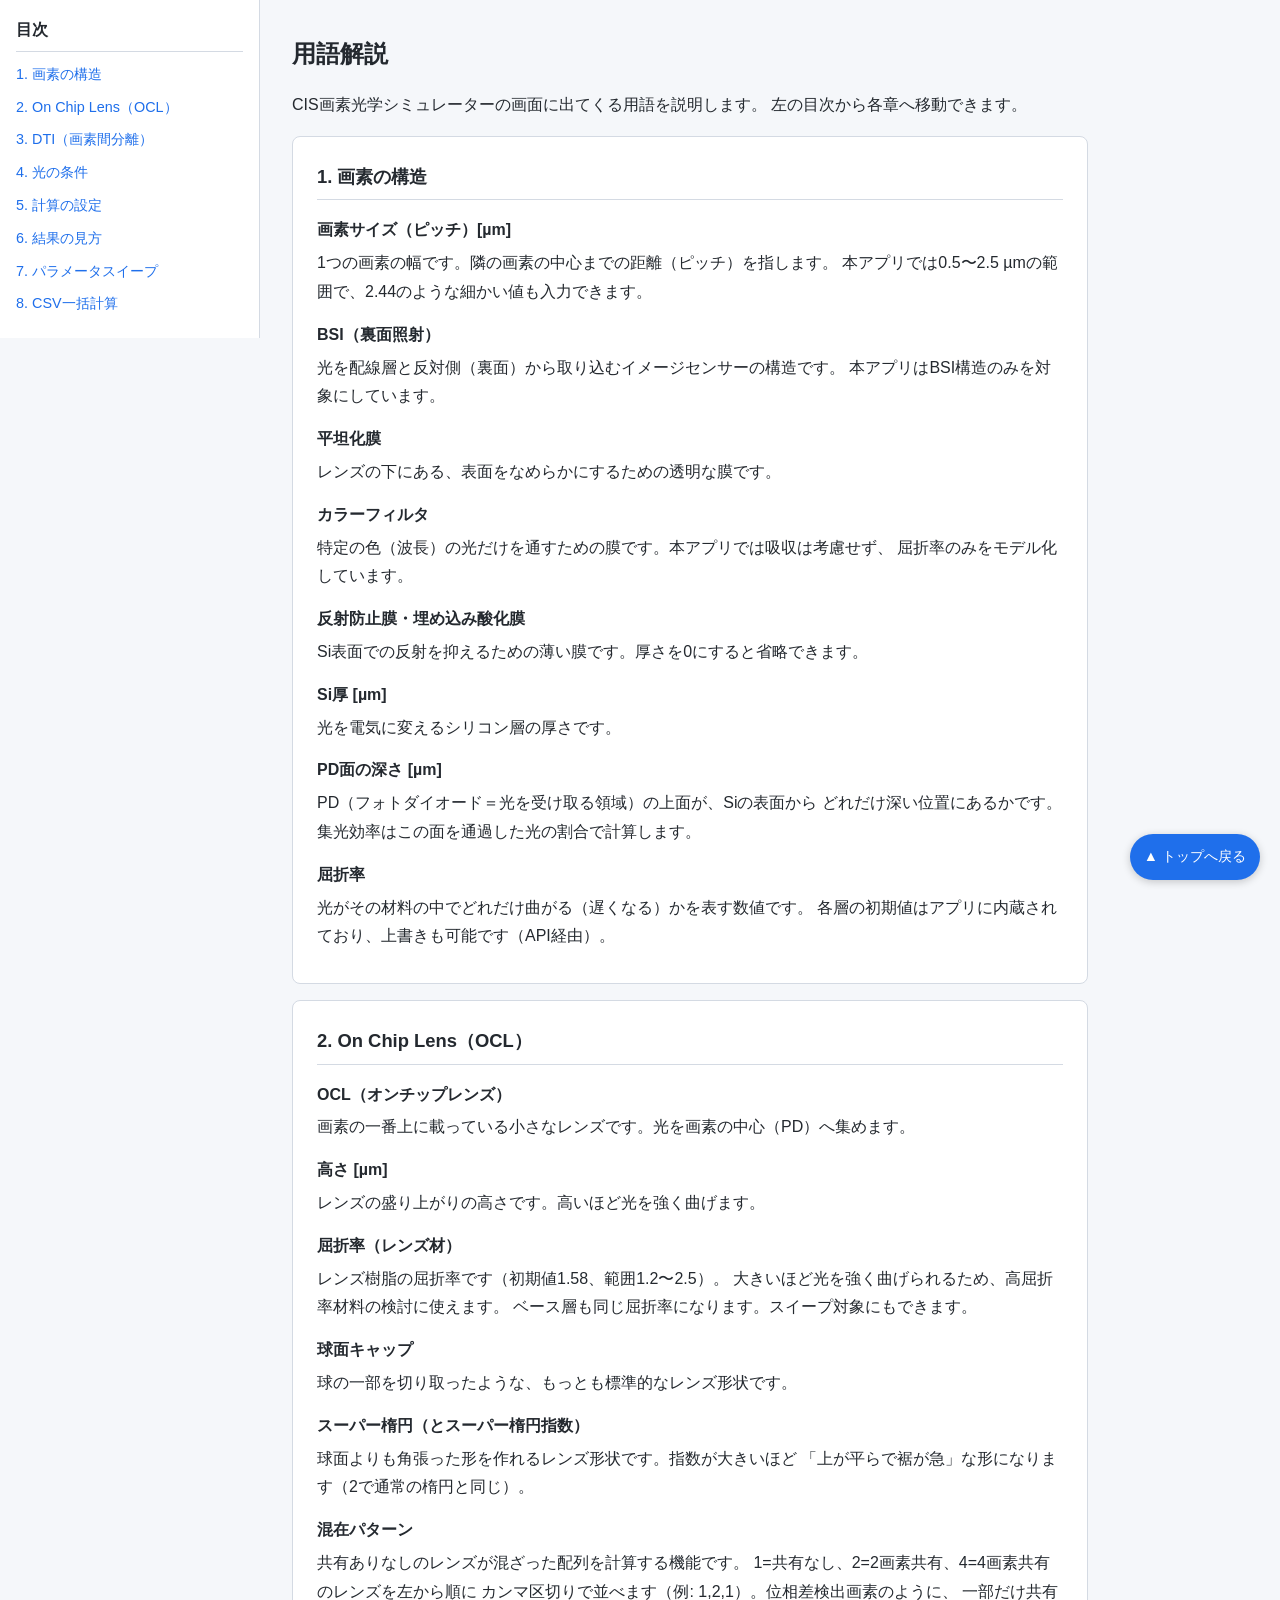
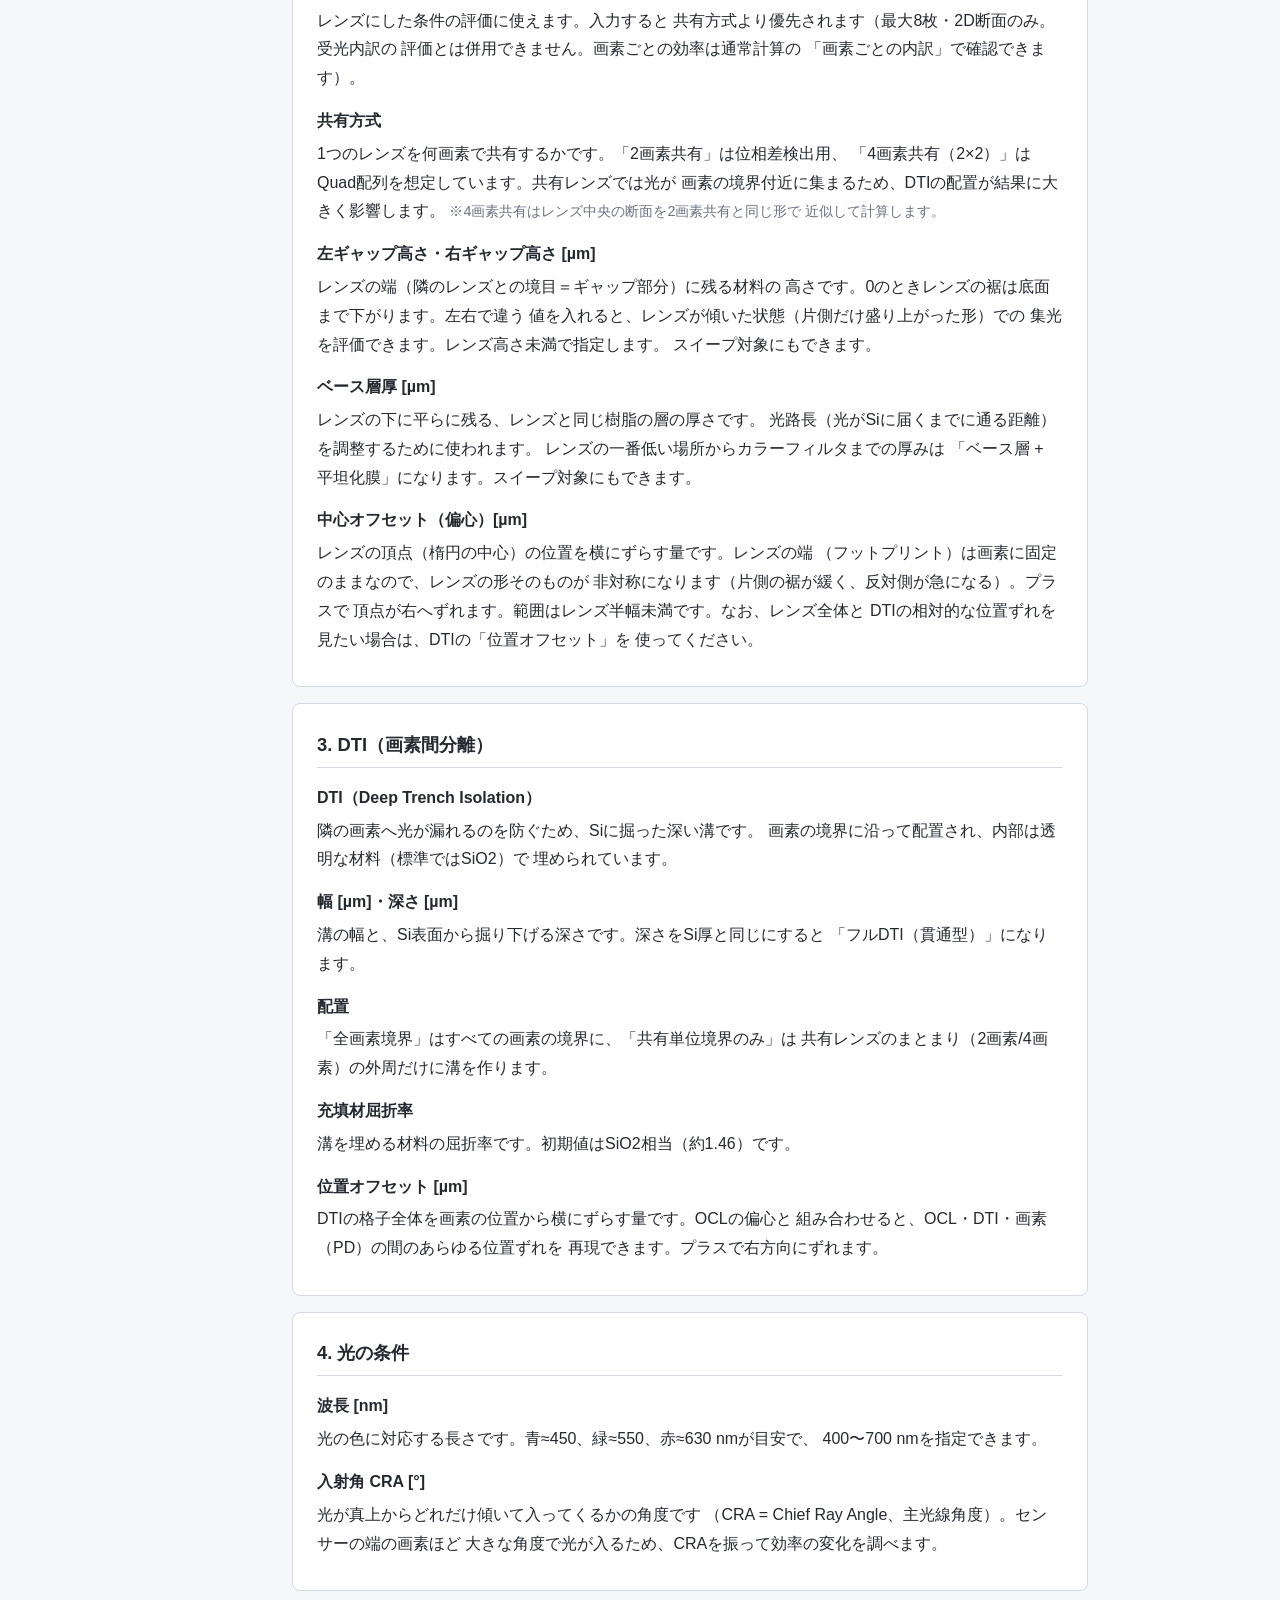
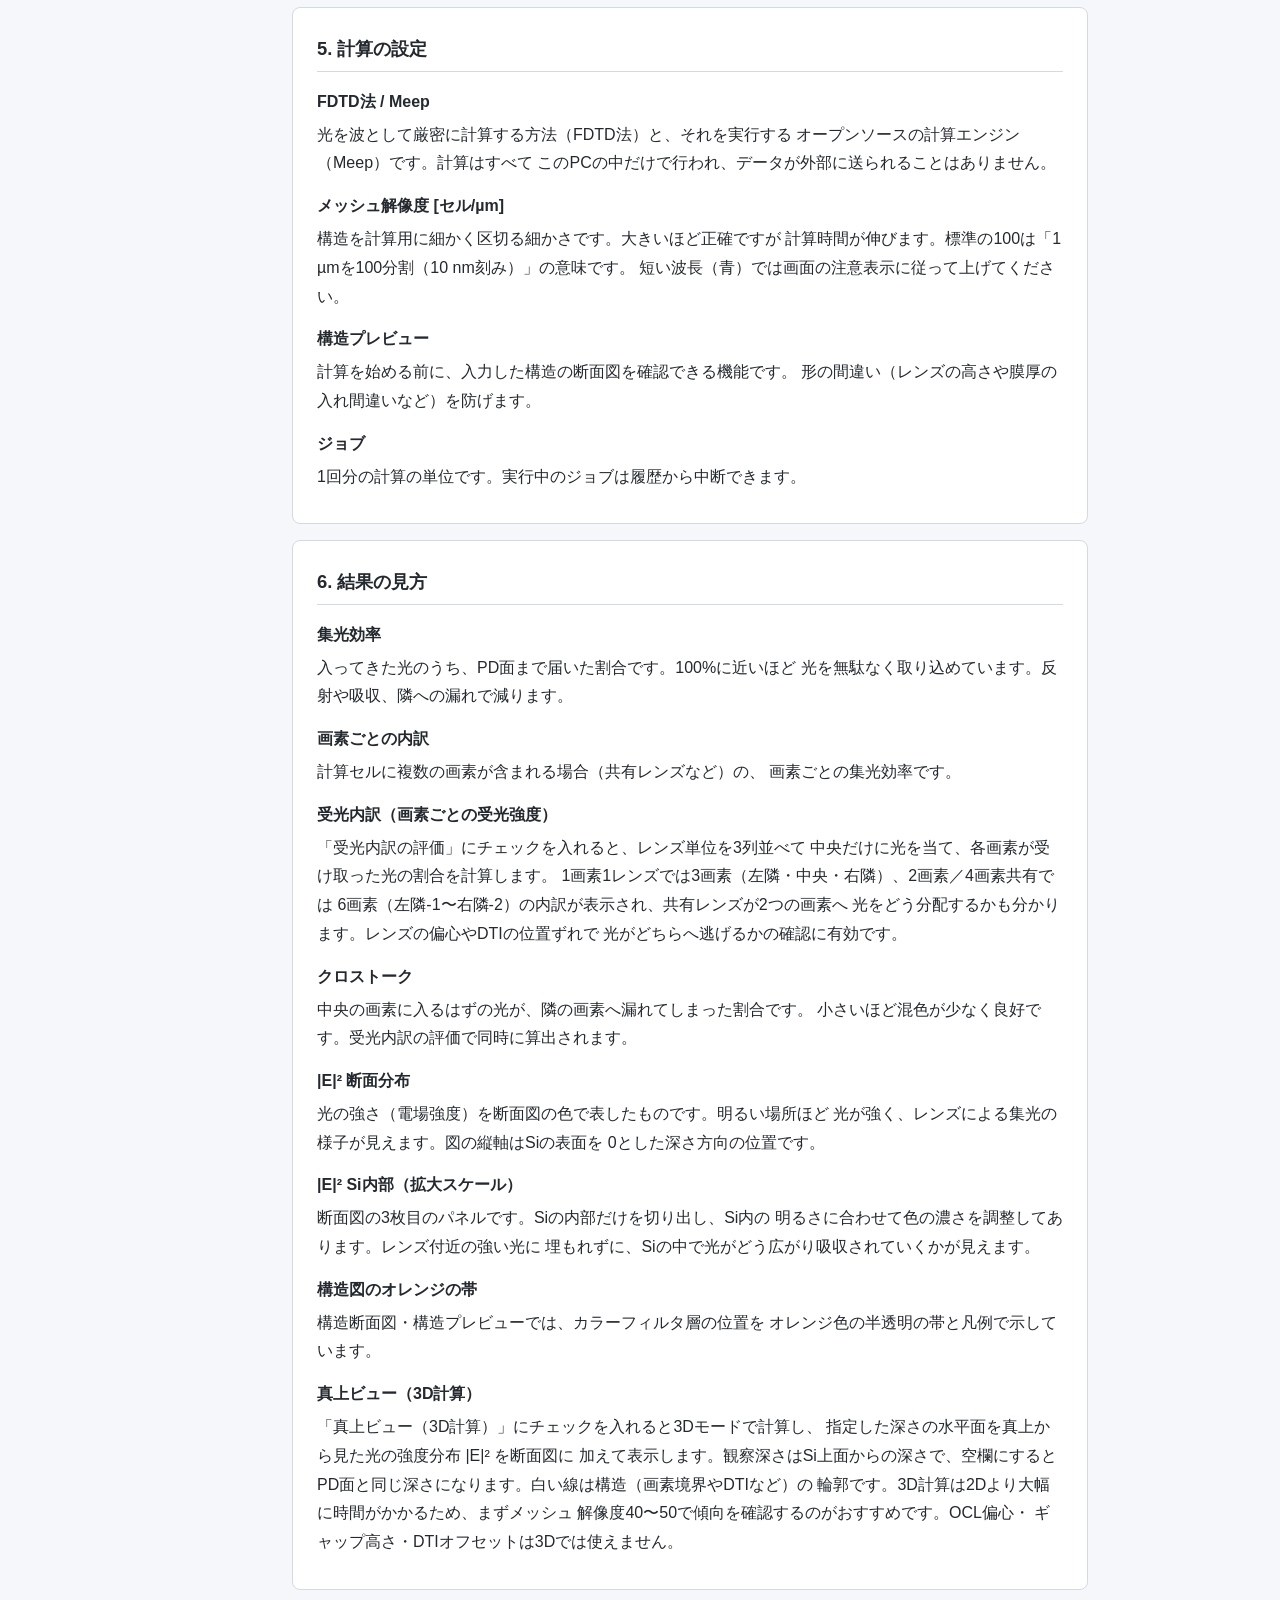
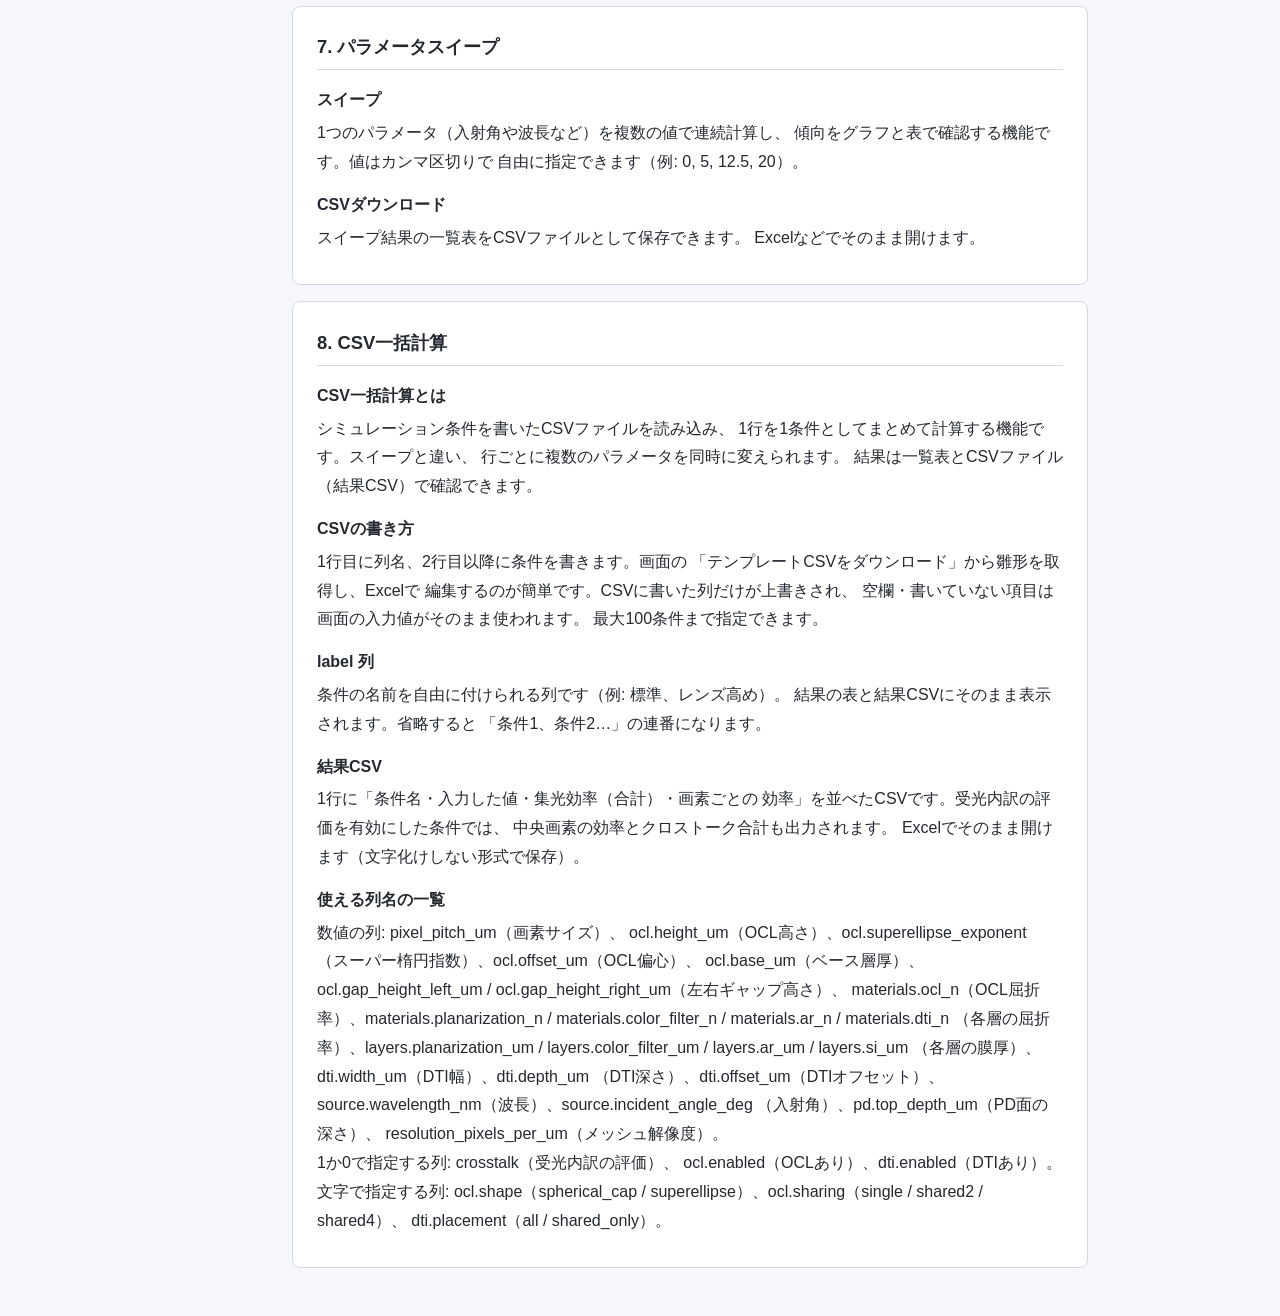
==== app/static/help.html @ 3c14a3e0 "Si厚の初期値を3.5µmに変更し、OCL共有方式の混在パターンに対応 - Si厚の初期値: 3.0 → 3.5 µm（画面・エンジン両方） - OCL混在パターン（ocl.pattern、2Dのみ・" ====
<!DOCTYPE html>
<html lang="ja">
<head>
  <meta charset="UTF-8">
  <meta name="viewport" content="width=device-width, initial-scale=1.0">
  <title>用語解説 — CIS画素光学シミュレーター</title>
  <style>
    :root {
      --color-background: #f5f7fa;
      --color-panel: #ffffff;
      --color-border: #d4dae3;
      --color-text: #24292f;
      --color-text-weak: #6b7280;
      --color-primary: #1f6feb;
      --toc-width: 260px;
      --spacing: 16px;
    }
    * { box-sizing: border-box; }
    body {
      margin: 0;
      font-family: "Hiragino Sans", "Yu Gothic UI", "Meiryo", sans-serif;
      background: var(--color-background);
      color: var(--color-text);
      line-height: 1.8;
    }
    .layout { display: flex; min-height: 100vh; }
    nav {
      width: var(--toc-width);
      flex-shrink: 0;
      background: var(--color-panel);
      border-right: 1px solid var(--color-border);
      padding: var(--spacing);
      position: sticky;
      top: 0;
      align-self: flex-start;
      max-height: 100vh;
      overflow-y: auto;
    }
    nav h2 { font-size: 1rem; margin: 0 0 8px; }
    nav ul { list-style: none; margin: 0; padding: 0; }
    nav li { margin: 4px 0; }
    nav a {
      color: var(--color-primary);
      text-decoration: none;
      font-size: 0.9rem;
    }
    nav a:hover { text-decoration: underline; }
    nav .toc-sub { padding-left: 14px; }
    main {
      flex: 1;
      max-width: 860px;
      padding: calc(var(--spacing) * 2);
    }
    h1 { font-size: 1.5rem; margin-top: 0; }
    section {
      background: var(--color-panel);
      border: 1px solid var(--color-border);
      border-radius: 8px;
      padding: 8px 24px 16px;
      margin-bottom: var(--spacing);
    }
    h2 {
      font-size: 1.15rem;
      border-bottom: 1px solid var(--color-border);
      padding-bottom: 6px;
    }
    dt { font-weight: 600; margin-top: 14px; }
    dd { margin: 4px 0 0 0; color: var(--color-text); }
    .note { color: var(--color-text-weak); font-size: 0.9rem; }
    .back-to-top {
      position: fixed;
      right: 20px;
      bottom: 20px;
      background: var(--color-primary);
      color: #fff;
      text-decoration: none;
      padding: 10px 14px;
      border-radius: 24px;
      font-size: 0.9rem;
      box-shadow: 0 2px 8px rgba(0, 0, 0, 0.2);
    }
    /* 画面幅が狭いときは目次を上部に置き、本文を読みやすく保つ */
    @media (max-width: 800px) {
      .layout { flex-direction: column; }
      nav {
        width: 100%;
        position: static;
        max-height: none;
        border-right: none;
        border-bottom: 1px solid var(--color-border);
      }
      main { padding: var(--spacing); }
    }
  </style>
</head>
<body>
<div class="layout">
  <nav>
    <h2>目次</h2>
    <ul>
      <li><a href="#pixel">1. 画素の構造</a></li>
      <li><a href="#ocl">2. On Chip Lens（OCL）</a></li>
      <li><a href="#dti">3. DTI（画素間分離）</a></li>
      <li><a href="#light">4. 光の条件</a></li>
      <li><a href="#calc">5. 計算の設定</a></li>
      <li><a href="#result">6. 結果の見方</a></li>
      <li><a href="#sweep">7. パラメータスイープ</a></li>
      <li><a href="#batch-csv">8. CSV一括計算</a></li>
    </ul>
  </nav>

  <main id="top">
    <h1>用語解説</h1>
    <p>CIS画素光学シミュレーターの画面に出てくる用語を説明します。
      左の目次から各章へ移動できます。</p>

    <section id="pixel">
      <h2>1. 画素の構造</h2>
      <dl>
        <dt>画素サイズ（ピッチ）[µm]</dt>
        <dd>1つの画素の幅です。隣の画素の中心までの距離（ピッチ）を指します。
          本アプリでは0.5〜2.5 µmの範囲で、2.44のような細かい値も入力できます。</dd>
        <dt>BSI（裏面照射）</dt>
        <dd>光を配線層と反対側（裏面）から取り込むイメージセンサーの構造です。
          本アプリはBSI構造のみを対象にしています。</dd>
        <dt>平坦化膜</dt>
        <dd>レンズの下にある、表面をなめらかにするための透明な膜です。</dd>
        <dt>カラーフィルタ</dt>
        <dd>特定の色（波長）の光だけを通すための膜です。本アプリでは吸収は考慮せず、
          屈折率のみをモデル化しています。</dd>
        <dt>反射防止膜・埋め込み酸化膜</dt>
        <dd>Si表面での反射を抑えるための薄い膜です。厚さを0にすると省略できます。</dd>
        <dt>Si厚 [µm]</dt>
        <dd>光を電気に変えるシリコン層の厚さです。</dd>
        <dt>PD面の深さ [µm]</dt>
        <dd>PD（フォトダイオード＝光を受け取る領域）の上面が、Siの表面から
          どれだけ深い位置にあるかです。集光効率はこの面を通過した光の割合で計算します。</dd>
        <dt>屈折率</dt>
        <dd>光がその材料の中でどれだけ曲がる（遅くなる）かを表す数値です。
          各層の初期値はアプリに内蔵されており、上書きも可能です（API経由）。</dd>
      </dl>
    </section>

    <section id="ocl">
      <h2>2. On Chip Lens（OCL）</h2>
      <dl>
        <dt>OCL（オンチップレンズ）</dt>
        <dd>画素の一番上に載っている小さなレンズです。光を画素の中心（PD）へ集めます。</dd>
        <dt>高さ [µm]</dt>
        <dd>レンズの盛り上がりの高さです。高いほど光を強く曲げます。</dd>
        <dt>屈折率（レンズ材）</dt>
        <dd>レンズ樹脂の屈折率です（初期値1.58、範囲1.2〜2.5）。
          大きいほど光を強く曲げられるため、高屈折率材料の検討に使えます。
          ベース層も同じ屈折率になります。スイープ対象にもできます。</dd>
        <dt>球面キャップ</dt>
        <dd>球の一部を切り取ったような、もっとも標準的なレンズ形状です。</dd>
        <dt>スーパー楕円（とスーパー楕円指数）</dt>
        <dd>球面よりも角張った形を作れるレンズ形状です。指数が大きいほど
          「上が平らで裾が急」な形になります（2で通常の楕円と同じ）。</dd>
        <dt>混在パターン</dt>
        <dd>共有ありなしのレンズが混ざった配列を計算する機能です。
          1=共有なし、2=2画素共有、4=4画素共有のレンズを左から順に
          カンマ区切りで並べます（例: 1,2,1）。位相差検出画素のように、
          一部だけ共有レンズにした条件の評価に使えます。入力すると
          共有方式より優先されます（最大8枚・2D断面のみ。受光内訳の
          評価とは併用できません。画素ごとの効率は通常計算の
          「画素ごとの内訳」で確認できます）。</dd>
        <dt>共有方式</dt>
        <dd>1つのレンズを何画素で共有するかです。「2画素共有」は位相差検出用、
          「4画素共有（2×2）」はQuad配列を想定しています。共有レンズでは光が
          画素の境界付近に集まるため、DTIの配置が結果に大きく影響します。
          <span class="note">※4画素共有はレンズ中央の断面を2画素共有と同じ形で
          近似して計算します。</span></dd>
        <dt>左ギャップ高さ・右ギャップ高さ [µm]</dt>
        <dd>レンズの端（隣のレンズとの境目＝ギャップ部分）に残る材料の
          高さです。0のときレンズの裾は底面まで下がります。左右で違う
          値を入れると、レンズが傾いた状態（片側だけ盛り上がった形）での
          集光を評価できます。レンズ高さ未満で指定します。
          スイープ対象にもできます。</dd>
        <dt>ベース層厚 [µm]</dt>
        <dd>レンズの下に平らに残る、レンズと同じ樹脂の層の厚さです。
          光路長（光がSiに届くまでに通る距離）を調整するために使われます。
          レンズの一番低い場所からカラーフィルタまでの厚みは
          「ベース層 + 平坦化膜」になります。スイープ対象にもできます。</dd>
        <dt>中心オフセット（偏心）[µm]</dt>
        <dd>レンズの頂点（楕円の中心）の位置を横にずらす量です。レンズの端
          （フットプリント）は画素に固定のままなので、レンズの形そのものが
          非対称になります（片側の裾が緩く、反対側が急になる）。プラスで
          頂点が右へずれます。範囲はレンズ半幅未満です。なお、レンズ全体と
          DTIの相対的な位置ずれを見たい場合は、DTIの「位置オフセット」を
          使ってください。</dd>
      </dl>
    </section>

    <section id="dti">
      <h2>3. DTI（画素間分離）</h2>
      <dl>
        <dt>DTI（Deep Trench Isolation）</dt>
        <dd>隣の画素へ光が漏れるのを防ぐため、Siに掘った深い溝です。
          画素の境界に沿って配置され、内部は透明な材料（標準ではSiO2）で
          埋められています。</dd>
        <dt>幅 [µm]・深さ [µm]</dt>
        <dd>溝の幅と、Si表面から掘り下げる深さです。深さをSi厚と同じにすると
          「フルDTI（貫通型）」になります。</dd>
        <dt>配置</dt>
        <dd>「全画素境界」はすべての画素の境界に、「共有単位境界のみ」は
          共有レンズのまとまり（2画素/4画素）の外周だけに溝を作ります。</dd>
        <dt>充填材屈折率</dt>
        <dd>溝を埋める材料の屈折率です。初期値はSiO2相当（約1.46）です。</dd>
        <dt>位置オフセット [µm]</dt>
        <dd>DTIの格子全体を画素の位置から横にずらす量です。OCLの偏心と
          組み合わせると、OCL・DTI・画素（PD）の間のあらゆる位置ずれを
          再現できます。プラスで右方向にずれます。</dd>
      </dl>
    </section>

    <section id="light">
      <h2>4. 光の条件</h2>
      <dl>
        <dt>波長 [nm]</dt>
        <dd>光の色に対応する長さです。青≈450、緑≈550、赤≈630 nmが目安で、
          400〜700 nmを指定できます。</dd>
        <dt>入射角 CRA [°]</dt>
        <dd>光が真上からどれだけ傾いて入ってくるかの角度です
          （CRA = Chief Ray Angle、主光線角度）。センサーの端の画素ほど
          大きな角度で光が入るため、CRAを振って効率の変化を調べます。</dd>
      </dl>
    </section>

    <section id="calc">
      <h2>5. 計算の設定</h2>
      <dl>
        <dt>FDTD法 / Meep</dt>
        <dd>光を波として厳密に計算する方法（FDTD法）と、それを実行する
          オープンソースの計算エンジン（Meep）です。計算はすべて
          このPCの中だけで行われ、データが外部に送られることはありません。</dd>
        <dt>メッシュ解像度 [セル/µm]</dt>
        <dd>構造を計算用に細かく区切る細かさです。大きいほど正確ですが
          計算時間が伸びます。標準の100は「1 µmを100分割（10 nm刻み）」の意味です。
          短い波長（青）では画面の注意表示に従って上げてください。</dd>
        <dt>構造プレビュー</dt>
        <dd>計算を始める前に、入力した構造の断面図を確認できる機能です。
          形の間違い（レンズの高さや膜厚の入れ間違いなど）を防げます。</dd>
        <dt>ジョブ</dt>
        <dd>1回分の計算の単位です。実行中のジョブは履歴から中断できます。</dd>
      </dl>
    </section>

    <section id="result">
      <h2>6. 結果の見方</h2>
      <dl>
        <dt>集光効率</dt>
        <dd>入ってきた光のうち、PD面まで届いた割合です。100%に近いほど
          光を無駄なく取り込めています。反射や吸収、隣への漏れで減ります。</dd>
        <dt>画素ごとの内訳</dt>
        <dd>計算セルに複数の画素が含まれる場合（共有レンズなど）の、
          画素ごとの集光効率です。</dd>
        <dt>受光内訳（画素ごとの受光強度）</dt>
        <dd>「受光内訳の評価」にチェックを入れると、レンズ単位を3列並べて
          中央だけに光を当て、各画素が受け取った光の割合を計算します。
          1画素1レンズでは3画素（左隣・中央・右隣）、2画素／4画素共有では
          6画素（左隣-1〜右隣-2）の内訳が表示され、共有レンズが2つの画素へ
          光をどう分配するかも分かります。レンズの偏心やDTIの位置ずれで
          光がどちらへ逃げるかの確認に有効です。</dd>
        <dt>クロストーク</dt>
        <dd>中央の画素に入るはずの光が、隣の画素へ漏れてしまった割合です。
          小さいほど混色が少なく良好です。受光内訳の評価で同時に算出されます。</dd>
        <dt>|E|² 断面分布</dt>
        <dd>光の強さ（電場強度）を断面図の色で表したものです。明るい場所ほど
          光が強く、レンズによる集光の様子が見えます。図の縦軸はSiの表面を
          0とした深さ方向の位置です。</dd>
        <dt>|E|² Si内部（拡大スケール）</dt>
        <dd>断面図の3枚目のパネルです。Siの内部だけを切り出し、Si内の
          明るさに合わせて色の濃さを調整してあります。レンズ付近の強い光に
          埋もれずに、Siの中で光がどう広がり吸収されていくかが見えます。</dd>
        <dt>構造図のオレンジの帯</dt>
        <dd>構造断面図・構造プレビューでは、カラーフィルタ層の位置を
          オレンジ色の半透明の帯と凡例で示しています。</dd>
        <dt>真上ビュー（3D計算）</dt>
        <dd>「真上ビュー（3D計算）」にチェックを入れると3Dモードで計算し、
          指定した深さの水平面を真上から見た光の強度分布 |E|² を断面図に
          加えて表示します。観察深さはSi上面からの深さで、空欄にすると
          PD面と同じ深さになります。白い線は構造（画素境界やDTIなど）の
          輪郭です。3D計算は2Dより大幅に時間がかかるため、まずメッシュ
          解像度40〜50で傾向を確認するのがおすすめです。OCL偏心・
          ギャップ高さ・DTIオフセットは3Dでは使えません。</dd>
      </dl>
    </section>

    <section id="sweep">
      <h2>7. パラメータスイープ</h2>
      <dl>
        <dt>スイープ</dt>
        <dd>1つのパラメータ（入射角や波長など）を複数の値で連続計算し、
          傾向をグラフと表で確認する機能です。値はカンマ区切りで
          自由に指定できます（例: 0, 5, 12.5, 20）。</dd>
        <dt>CSVダウンロード</dt>
        <dd>スイープ結果の一覧表をCSVファイルとして保存できます。
          Excelなどでそのまま開けます。</dd>
      </dl>
    </section>

    <section id="batch-csv">
      <h2>8. CSV一括計算</h2>
      <dl>
        <dt>CSV一括計算とは</dt>
        <dd>シミュレーション条件を書いたCSVファイルを読み込み、
          1行を1条件としてまとめて計算する機能です。スイープと違い、
          行ごとに複数のパラメータを同時に変えられます。
          結果は一覧表とCSVファイル（結果CSV）で確認できます。</dd>
        <dt>CSVの書き方</dt>
        <dd>1行目に列名、2行目以降に条件を書きます。画面の
          「テンプレートCSVをダウンロード」から雛形を取得し、Excelで
          編集するのが簡単です。CSVに書いた列だけが上書きされ、
          空欄・書いていない項目は画面の入力値がそのまま使われます。
          最大100条件まで指定できます。</dd>
        <dt>label 列</dt>
        <dd>条件の名前を自由に付けられる列です（例: 標準、レンズ高め）。
          結果の表と結果CSVにそのまま表示されます。省略すると
          「条件1、条件2…」の連番になります。</dd>
        <dt>結果CSV</dt>
        <dd>1行に「条件名・入力した値・集光効率（合計）・画素ごとの
          効率」を並べたCSVです。受光内訳の評価を有効にした条件では、
          中央画素の効率とクロストーク合計も出力されます。
          Excelでそのまま開けます（文字化けしない形式で保存）。</dd>
        <dt>使える列名の一覧</dt>
        <dd>数値の列: pixel_pitch_um（画素サイズ）、
          ocl.height_um（OCL高さ）、ocl.superellipse_exponent
          （スーパー楕円指数）、ocl.offset_um（OCL偏心）、
          ocl.base_um（ベース層厚）、ocl.gap_height_left_um /
          ocl.gap_height_right_um（左右ギャップ高さ）、
          materials.ocl_n（OCL屈折率）、materials.planarization_n /
          materials.color_filter_n / materials.ar_n / materials.dti_n
          （各層の屈折率）、layers.planarization_um /
          layers.color_filter_um / layers.ar_um / layers.si_um
          （各層の膜厚）、dti.width_um（DTI幅）、dti.depth_um
          （DTI深さ）、dti.offset_um（DTIオフセット）、
          source.wavelength_nm（波長）、source.incident_angle_deg
          （入射角）、pd.top_depth_um（PD面の深さ）、
          resolution_pixels_per_um（メッシュ解像度）。<br>
          1か0で指定する列: crosstalk（受光内訳の評価）、
          ocl.enabled（OCLあり）、dti.enabled（DTIあり）。<br>
          文字で指定する列: ocl.shape（spherical_cap /
          superellipse）、ocl.sharing（single / shared2 / shared4）、
          dti.placement（all / shared_only）。</dd>
      </dl>
    </section>
  </main>
</div>

<a href="#top" class="back-to-top">▲ トップへ戻る</a>
</body>
</html>
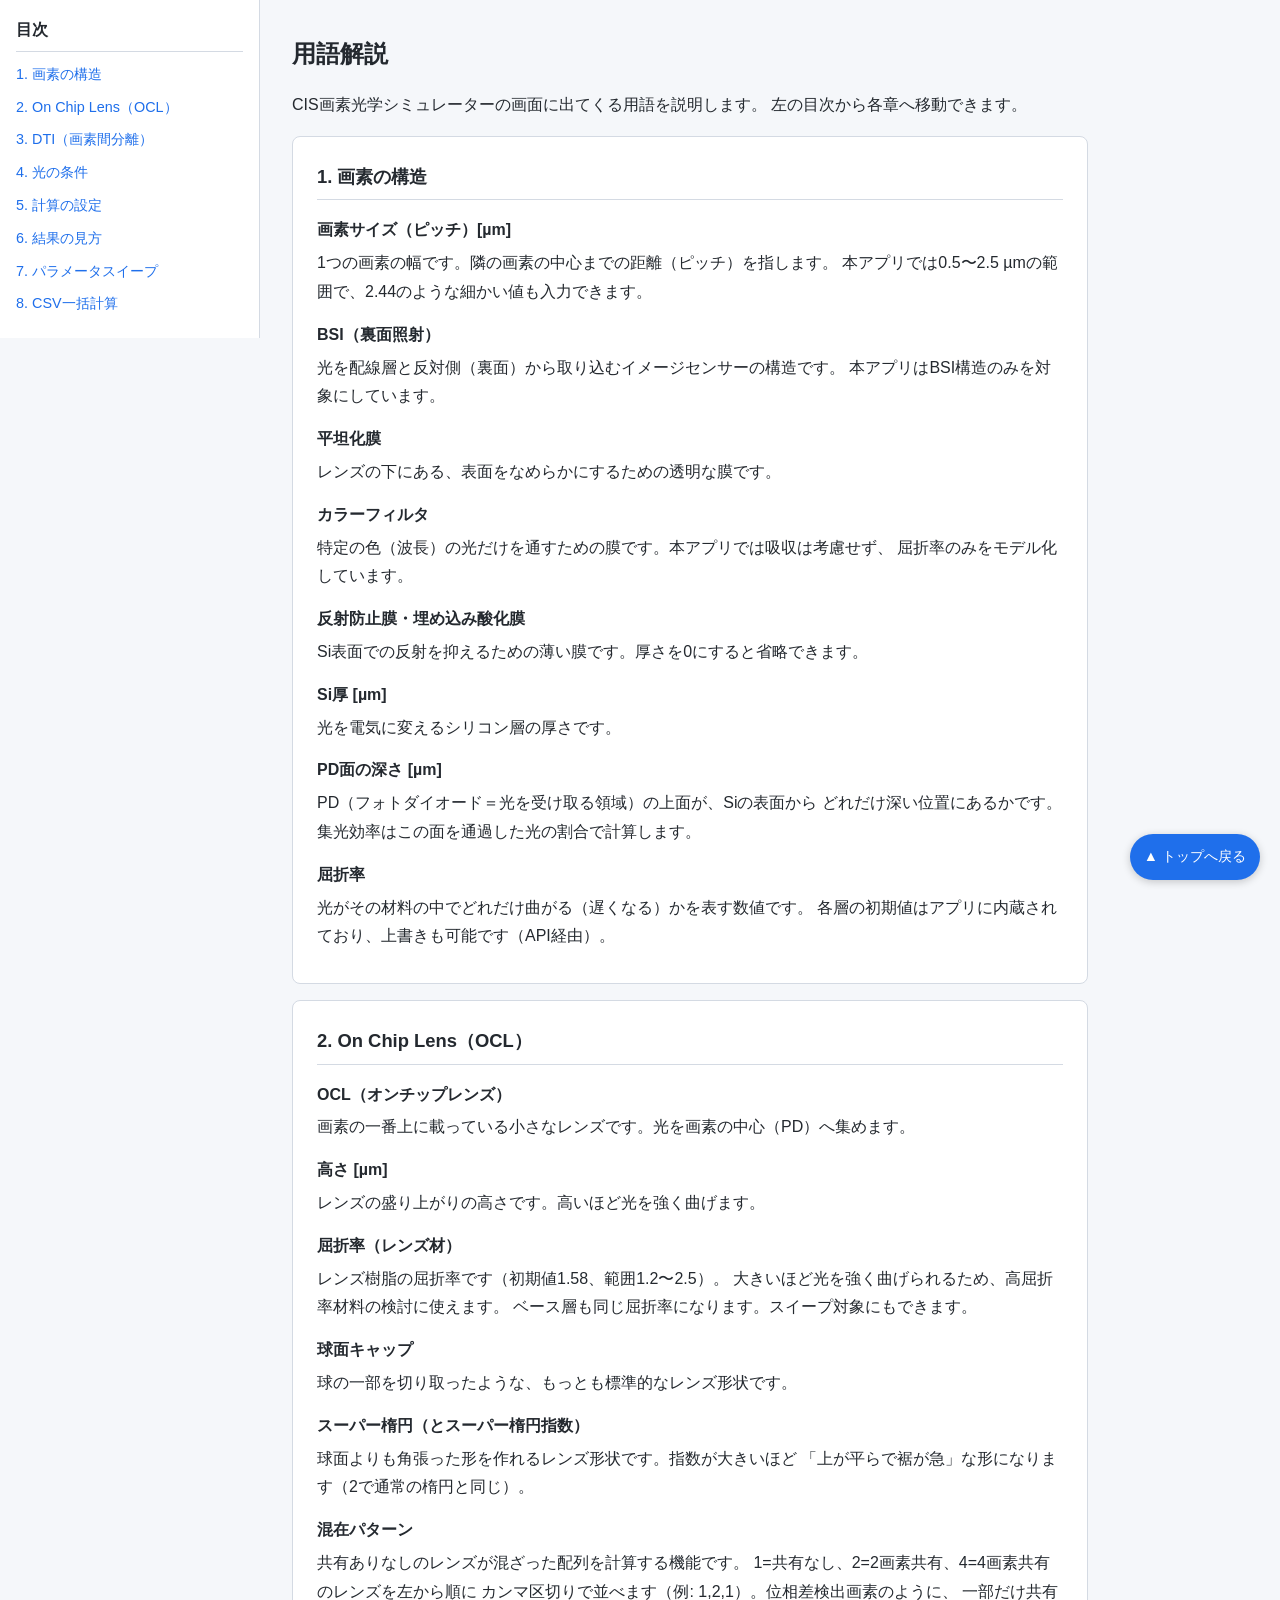
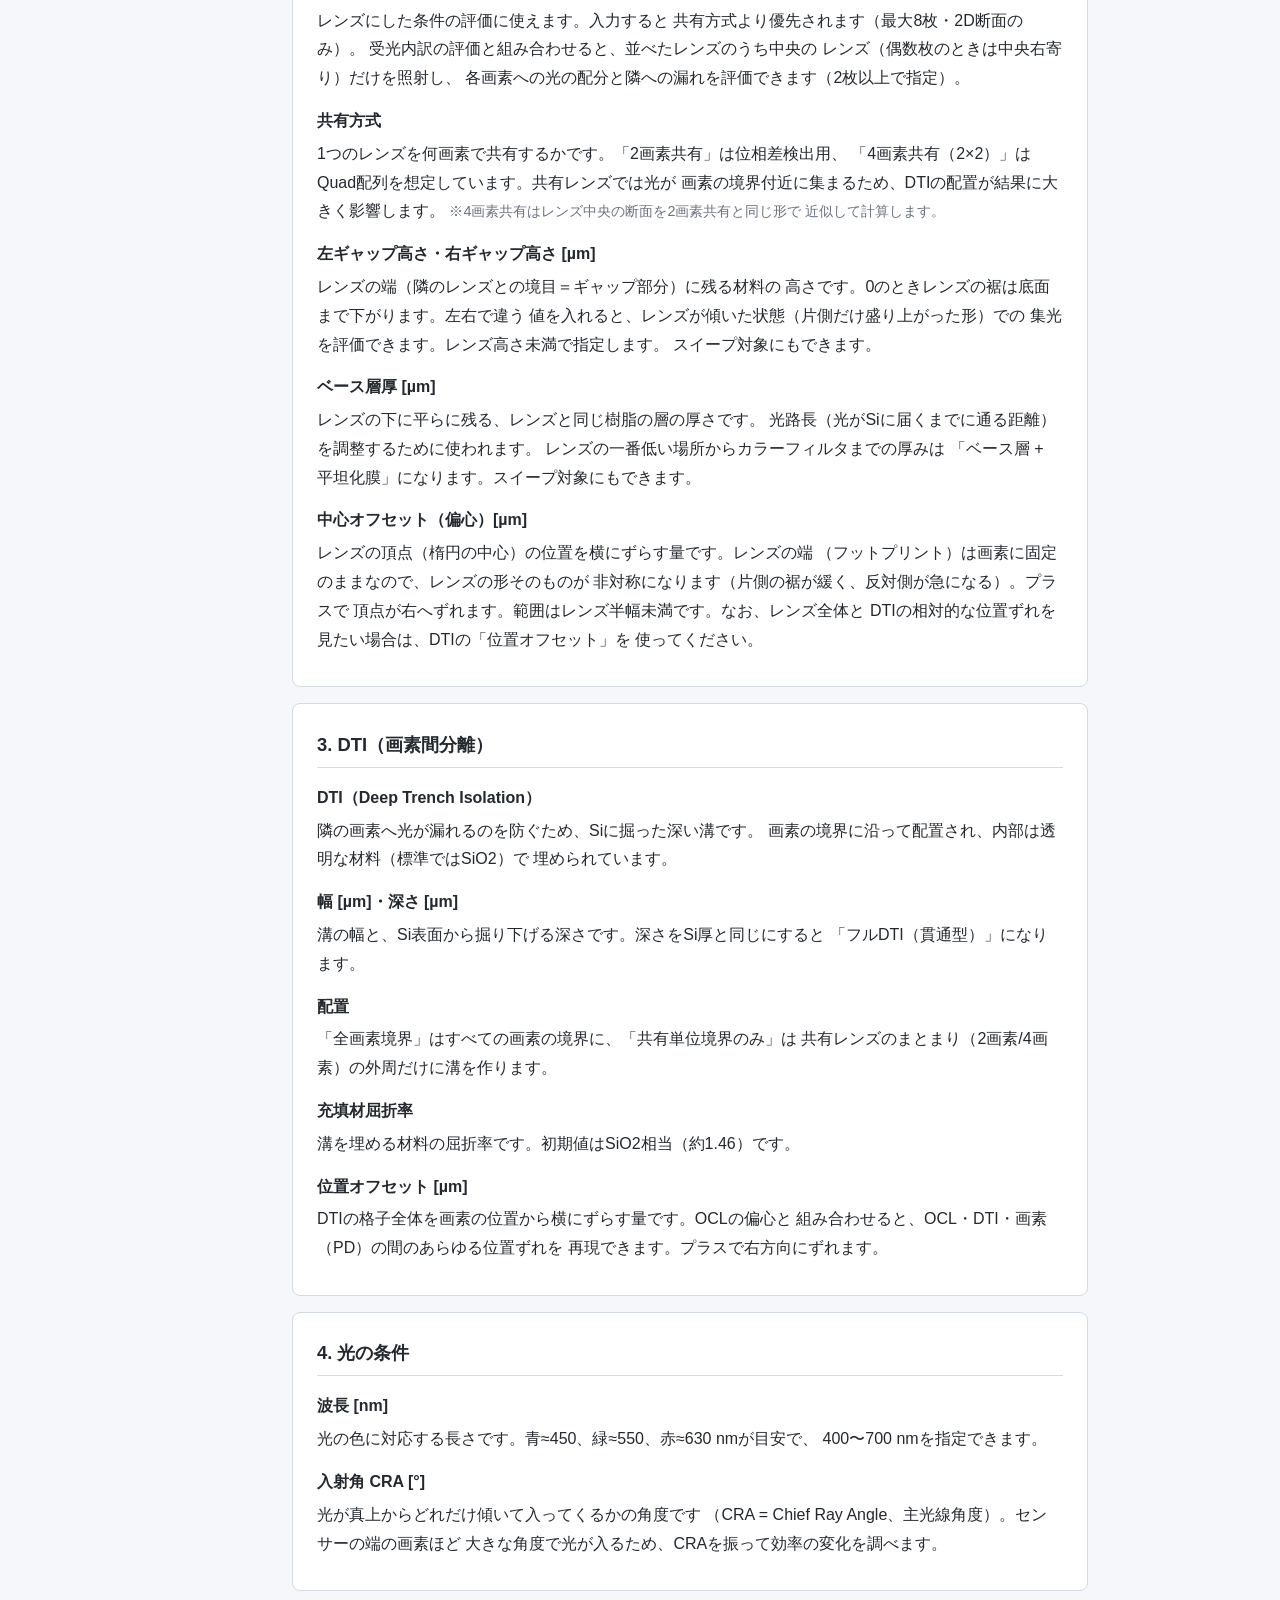
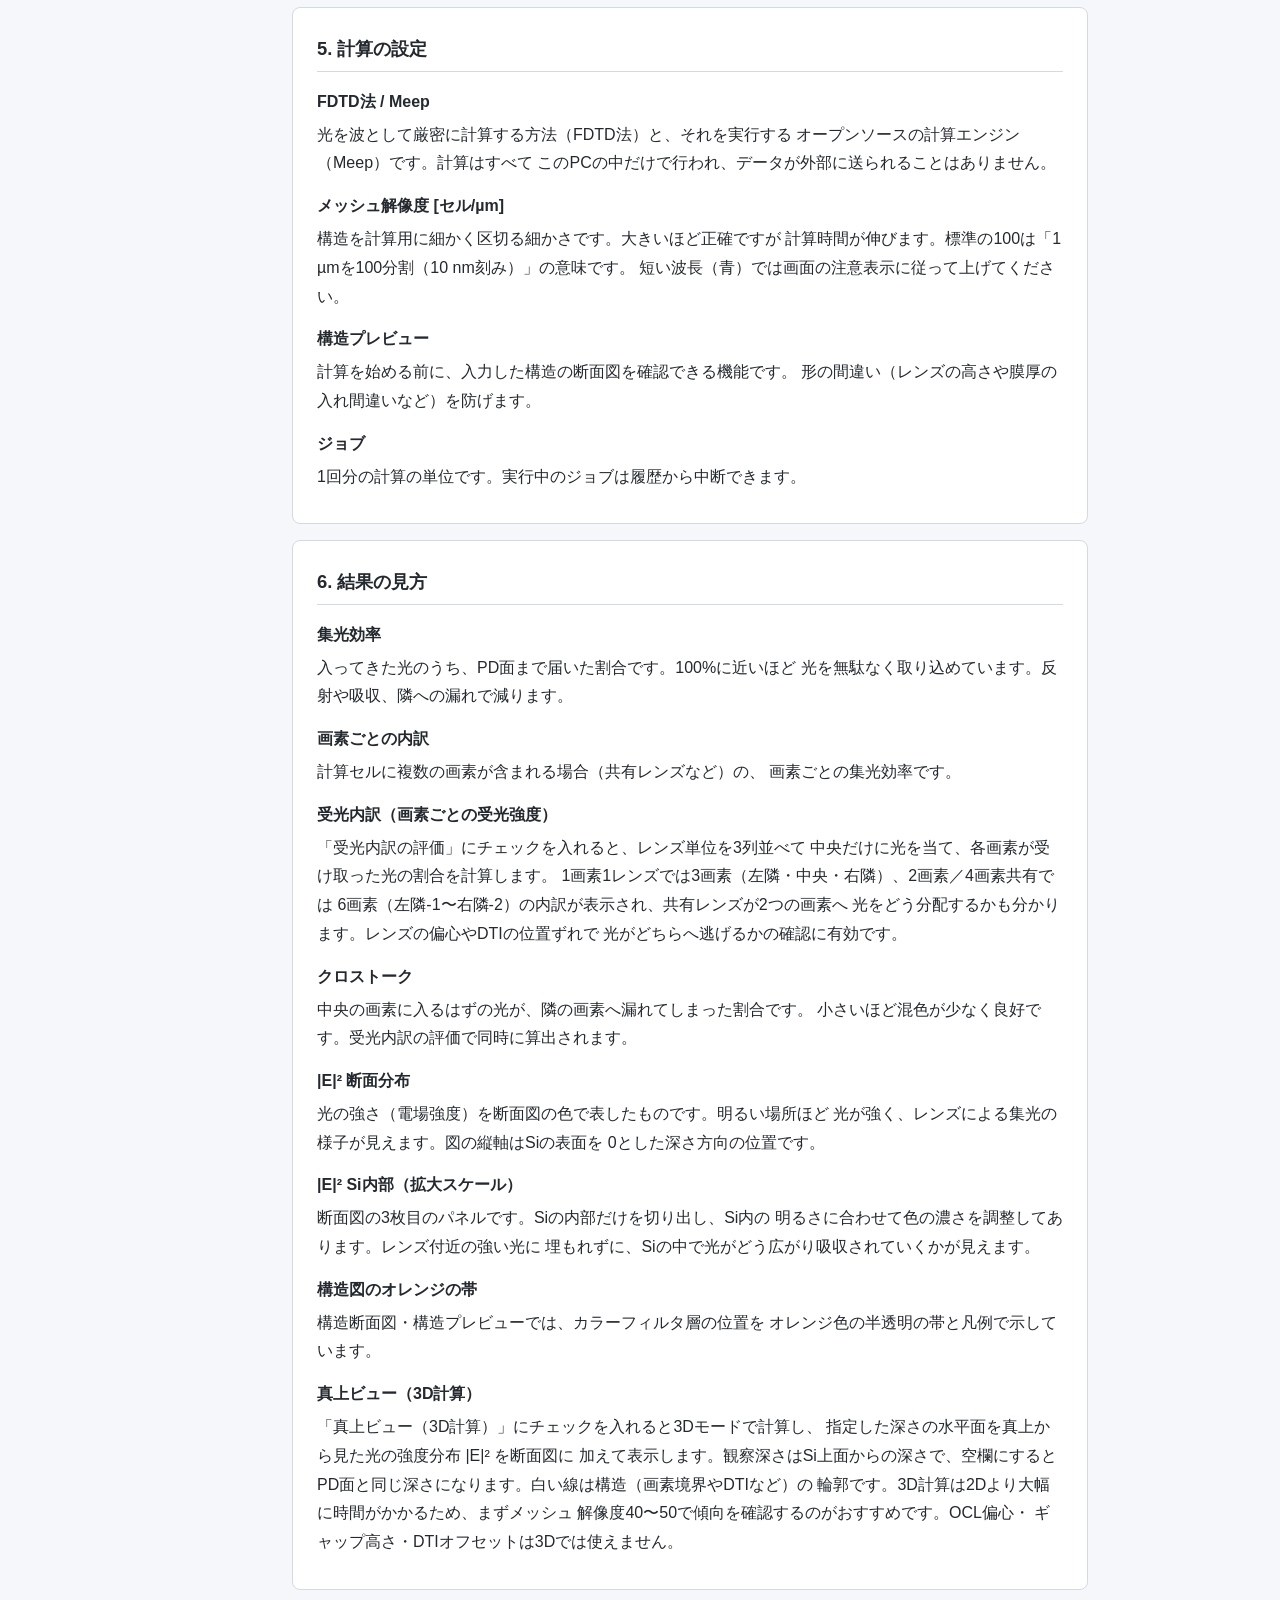
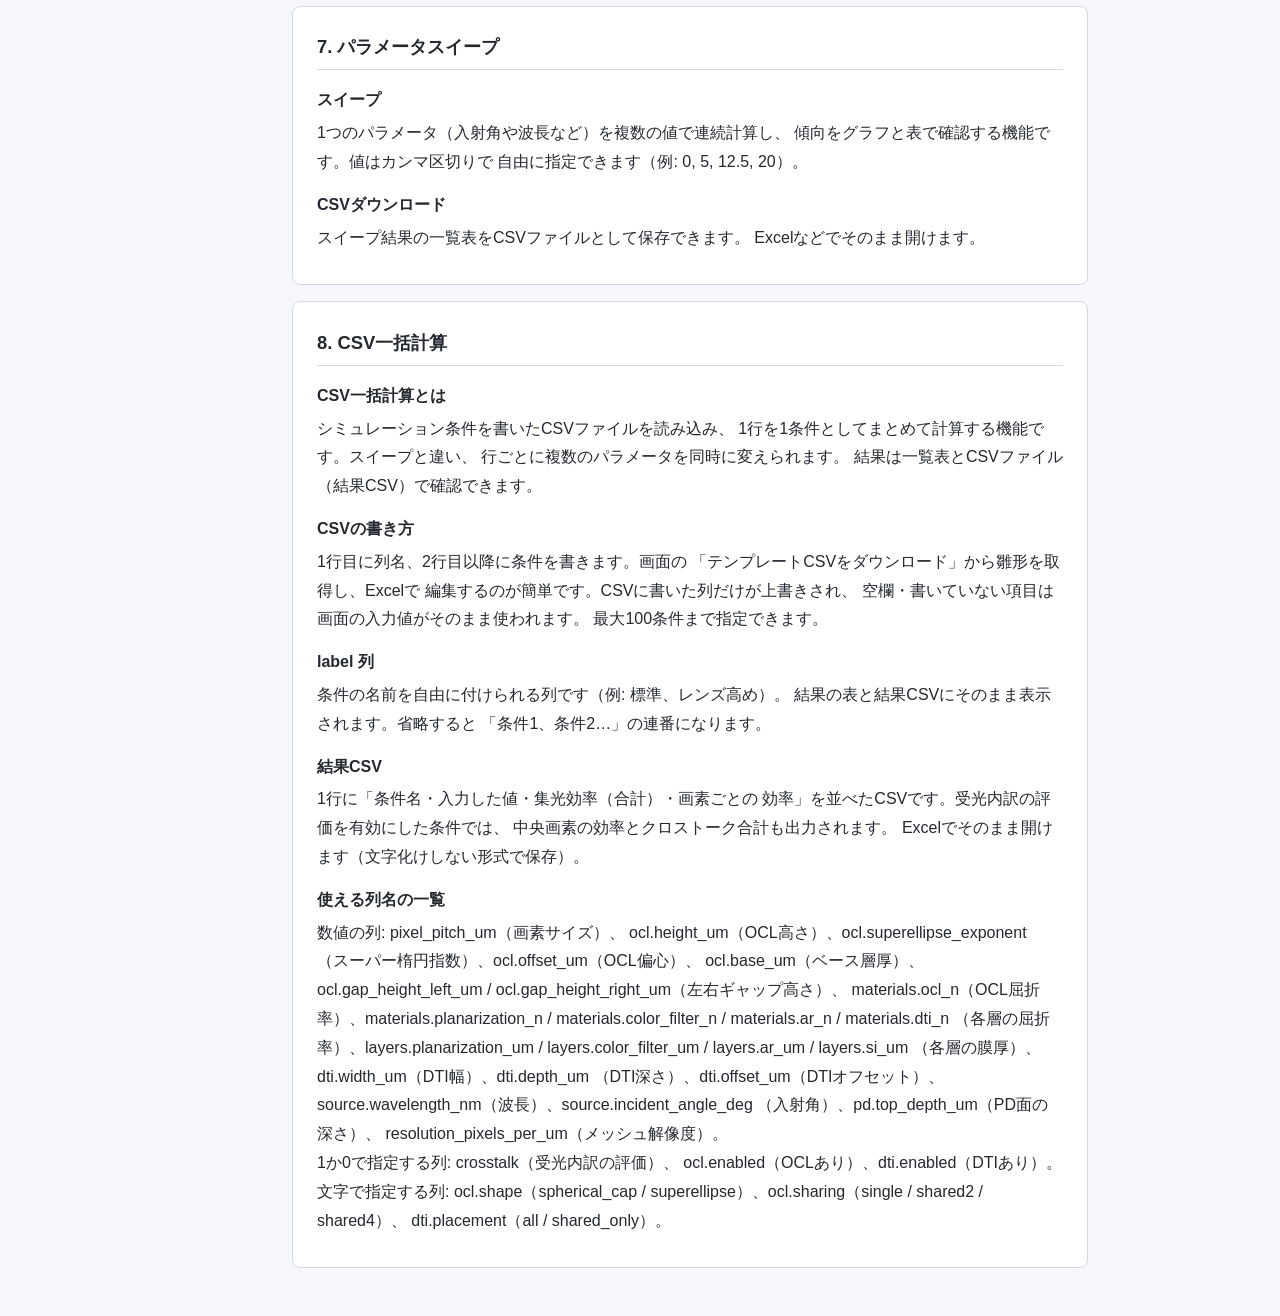
==== commit 9caf4f15: "OCL混在パターンでの受光内訳評価に対応 - 混在パターン指定時の受光内訳は、パターンのレンズ列をそのまま置き   （横方向はPML）、中央のレンズ（偶数枚は中央右寄り）だけを照射する - 光源と収束" ====
--- a/app/static/help.html
+++ b/app/static/help.html
@@ -162,9 +162,10 @@
           1=共有なし、2=2画素共有、4=4画素共有のレンズを左から順に
           カンマ区切りで並べます（例: 1,2,1）。位相差検出画素のように、
           一部だけ共有レンズにした条件の評価に使えます。入力すると
-          共有方式より優先されます（最大8枚・2D断面のみ。受光内訳の
-          評価とは併用できません。画素ごとの効率は通常計算の
-          「画素ごとの内訳」で確認できます）。</dd>
+          共有方式より優先されます（最大8枚・2D断面のみ）。
+          受光内訳の評価と組み合わせると、並べたレンズのうち中央の
+          レンズ（偶数枚のときは中央右寄り）だけを照射し、
+          各画素への光の配分と隣への漏れを評価できます（2枚以上で指定）。</dd>
         <dt>共有方式</dt>
         <dd>1つのレンズを何画素で共有するかです。「2画素共有」は位相差検出用、
           「4画素共有（2×2）」はQuad配列を想定しています。共有レンズでは光が
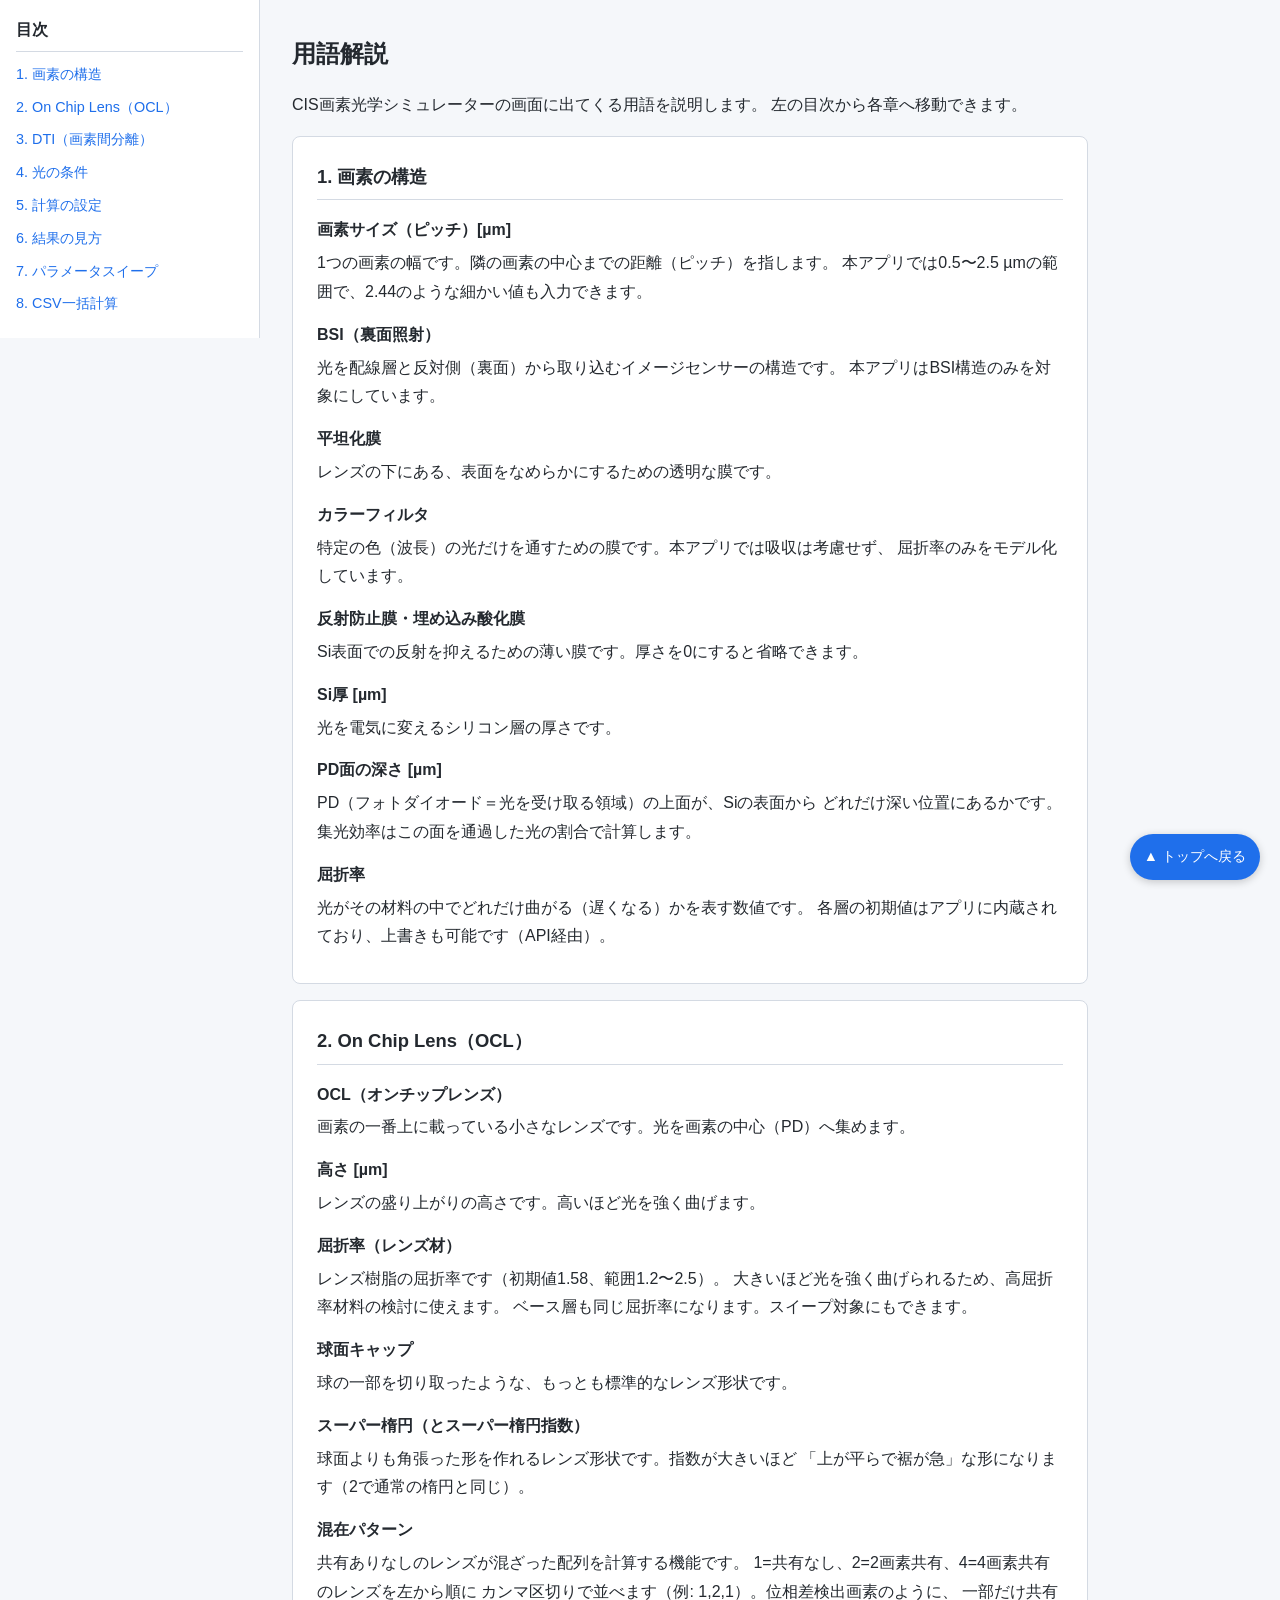
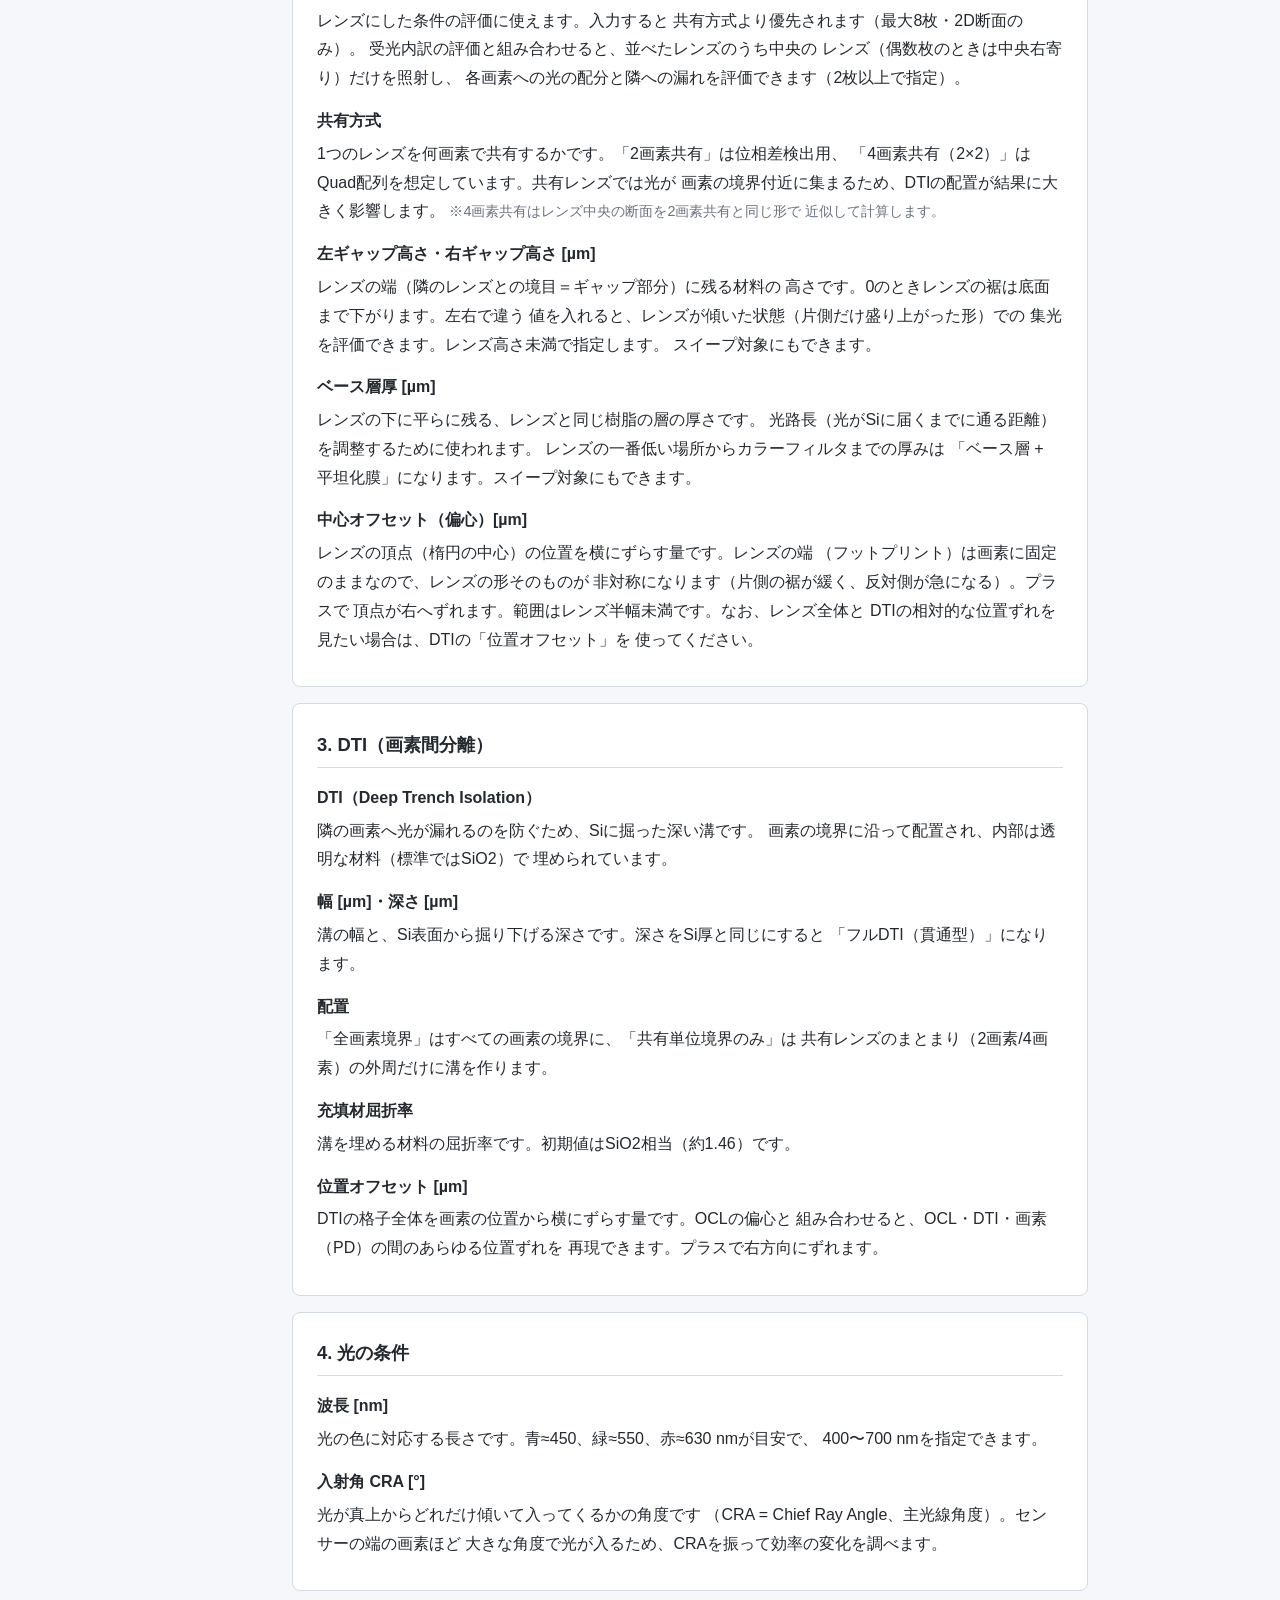
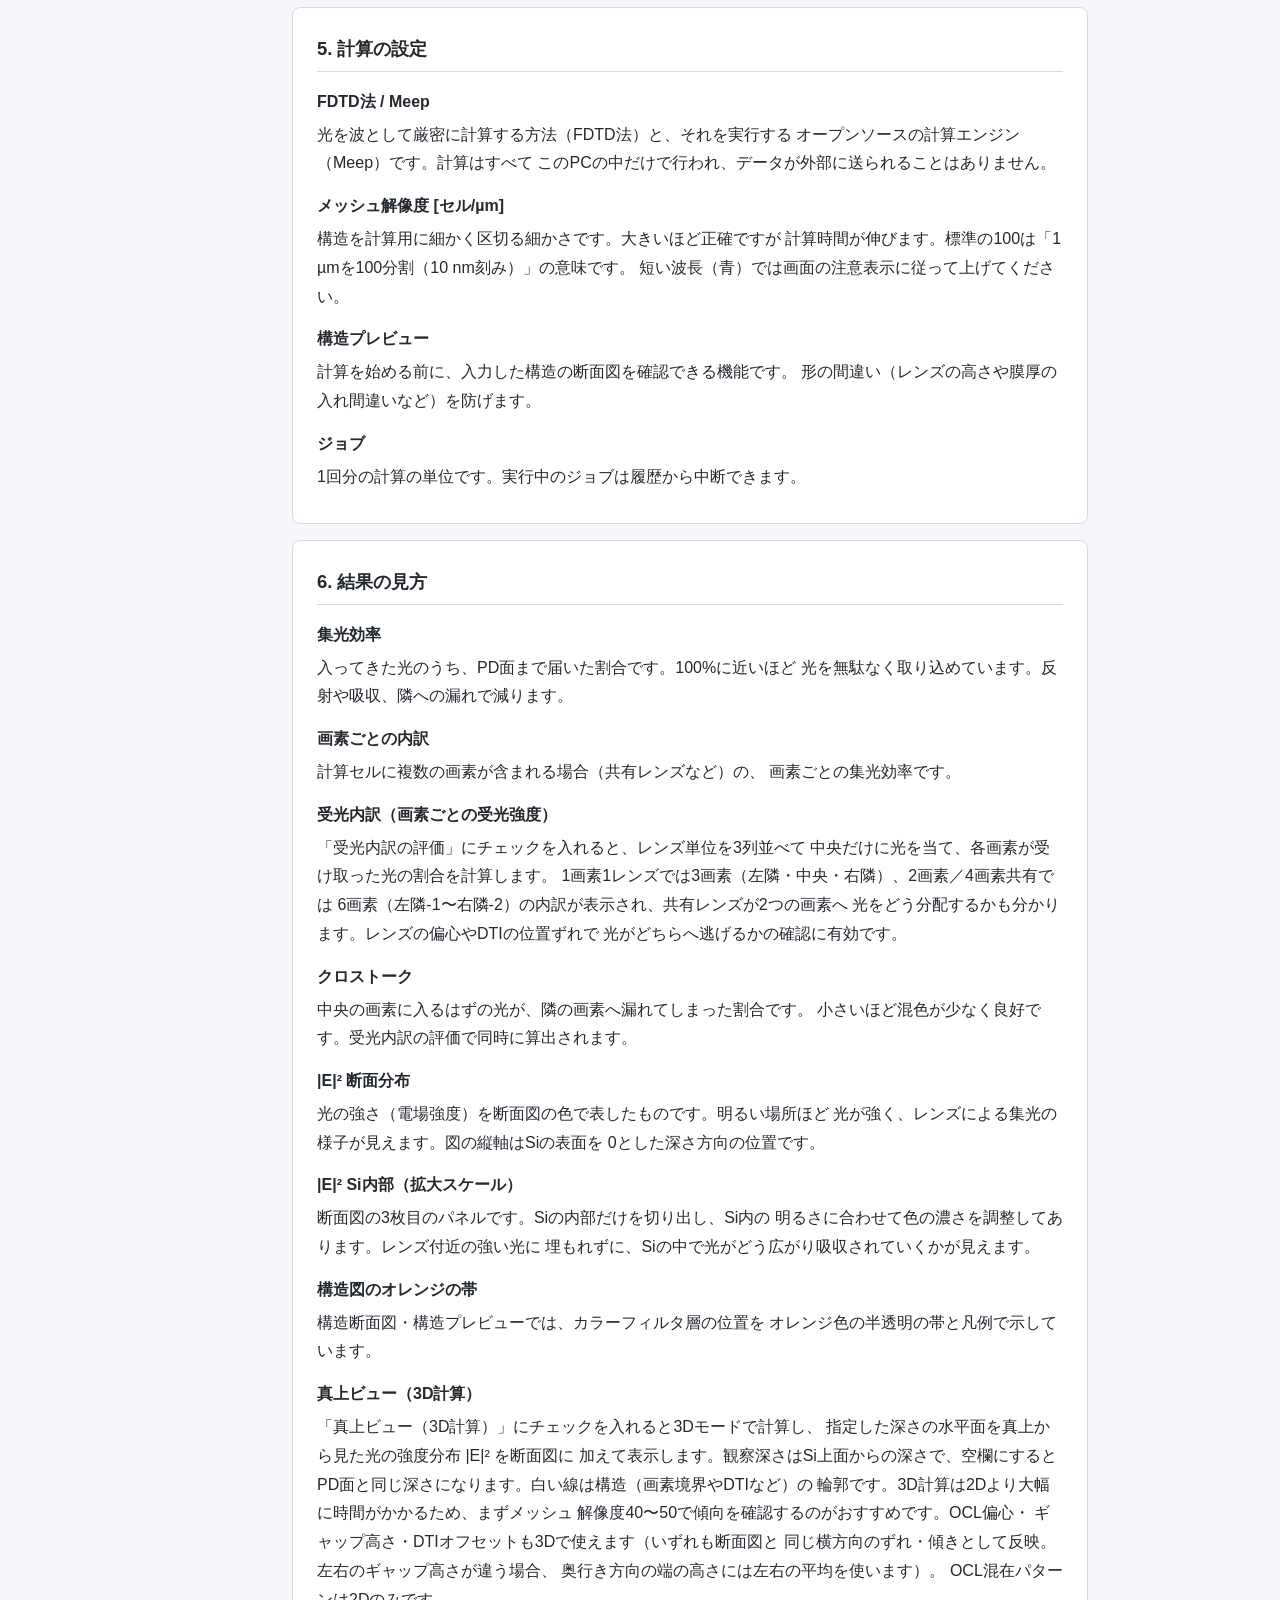
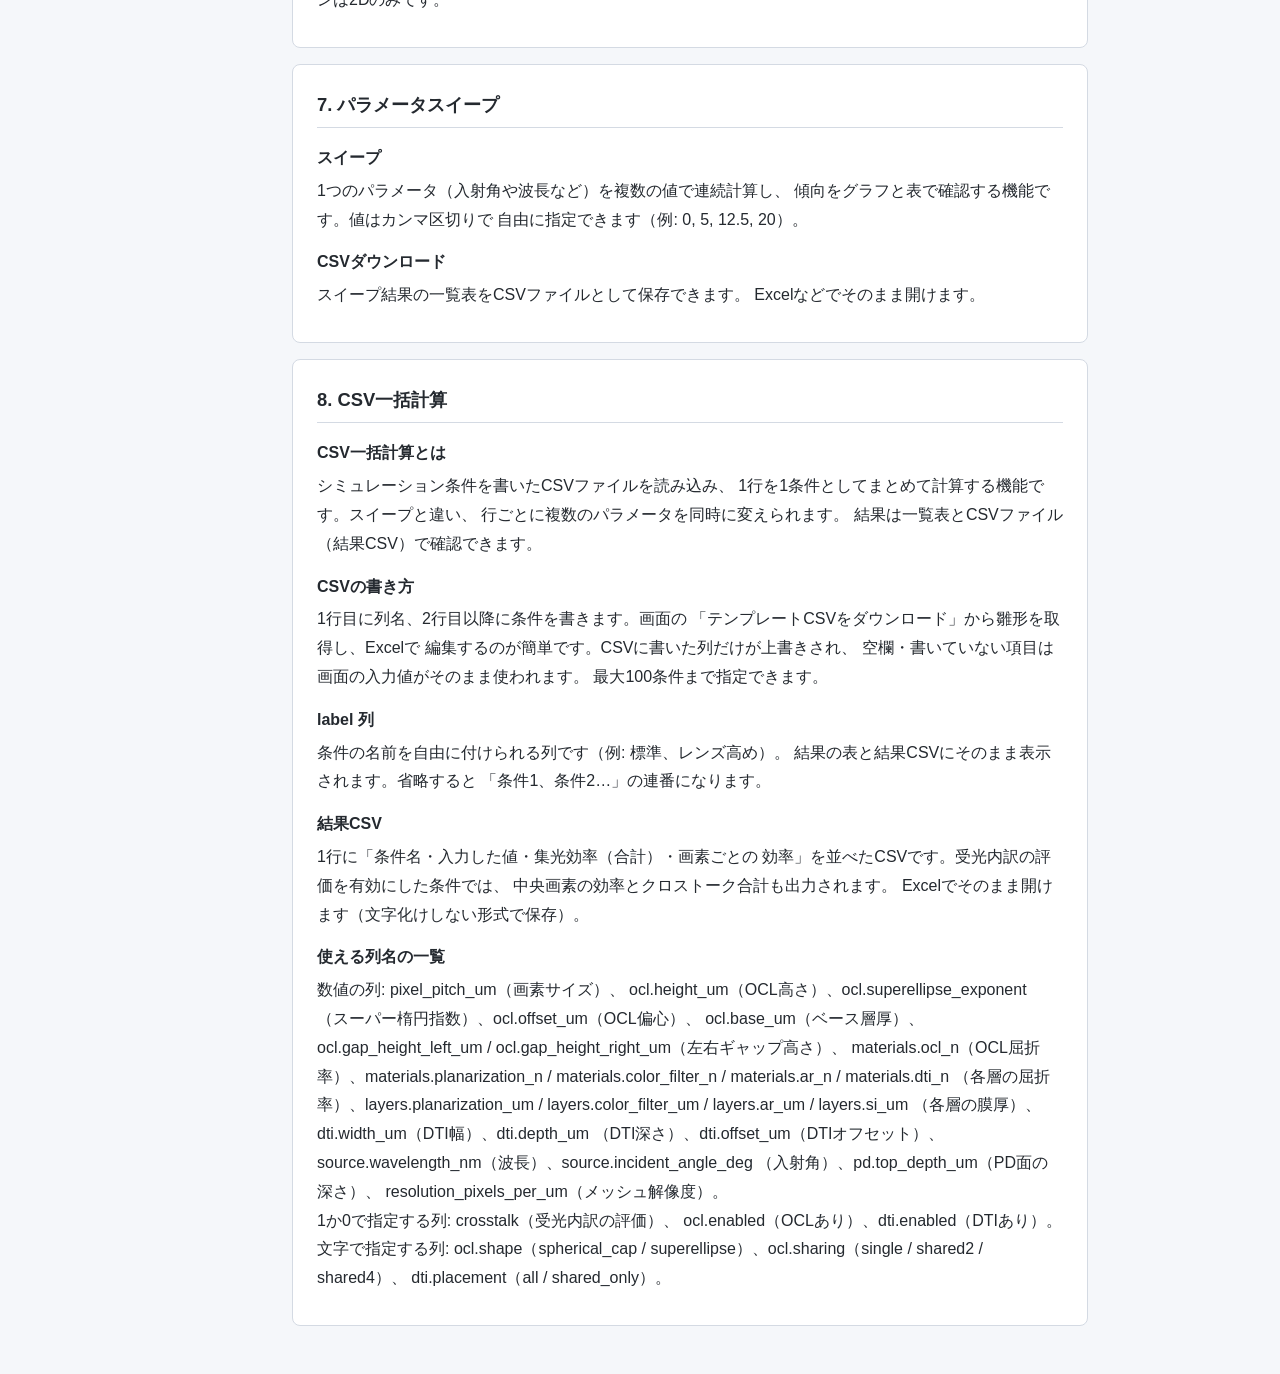
==== commit 97712bb0: "3Dモード（真上ビュー）でOCL偏心・ギャップ高さ・DTIオフセットに対応 - 3Dレンズのスライス生成を2Dと同じ非対称プロファイル   （偏心＋左右ギャップ高さ）の逆算で一般化（lens_slic" ====
--- a/app/static/help.html
+++ b/app/static/help.html
@@ -284,7 +284,10 @@
           PD面と同じ深さになります。白い線は構造（画素境界やDTIなど）の
           輪郭です。3D計算は2Dより大幅に時間がかかるため、まずメッシュ
           解像度40〜50で傾向を確認するのがおすすめです。OCL偏心・
-          ギャップ高さ・DTIオフセットは3Dでは使えません。</dd>
+          ギャップ高さ・DTIオフセットも3Dで使えます（いずれも断面図と
+          同じ横方向のずれ・傾きとして反映。左右のギャップ高さが違う場合、
+          奥行き方向の端の高さには左右の平均を使います）。
+          OCL混在パターンは2Dのみです。</dd>
       </dl>
     </section>
 
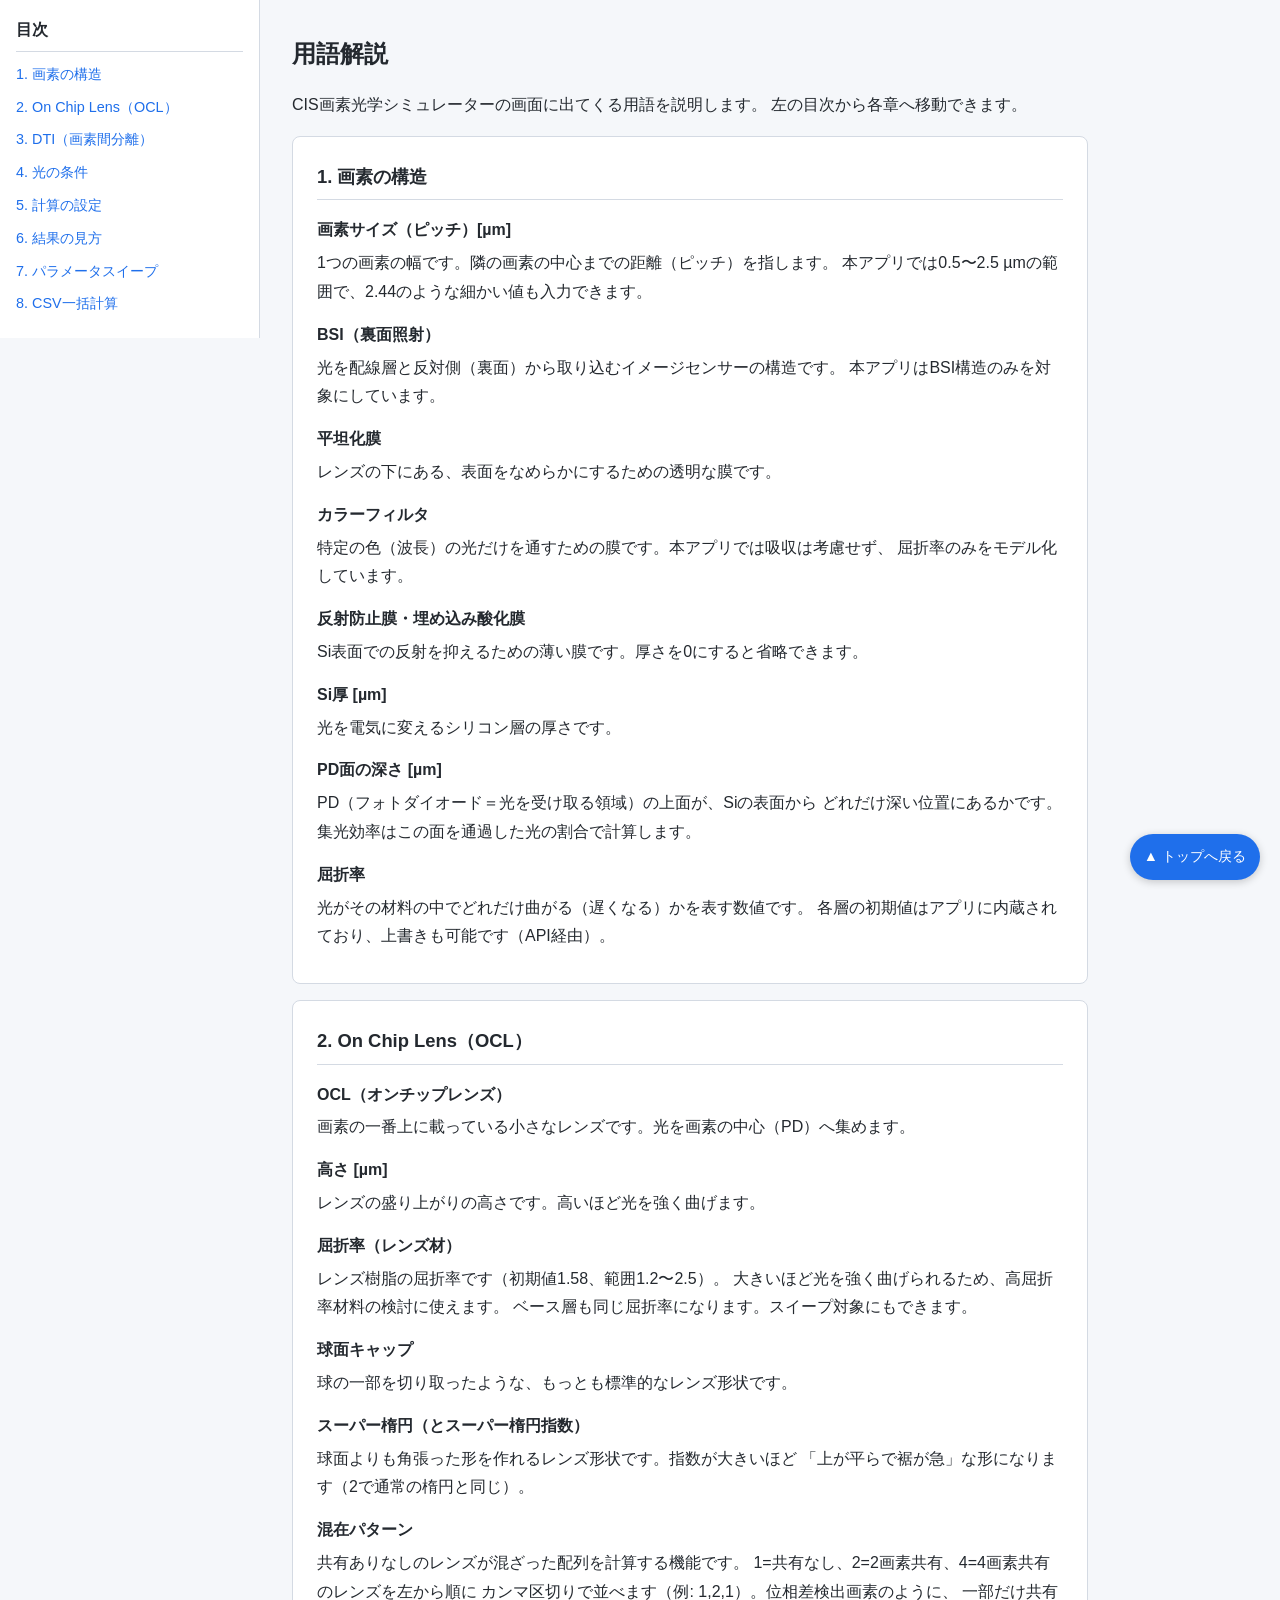
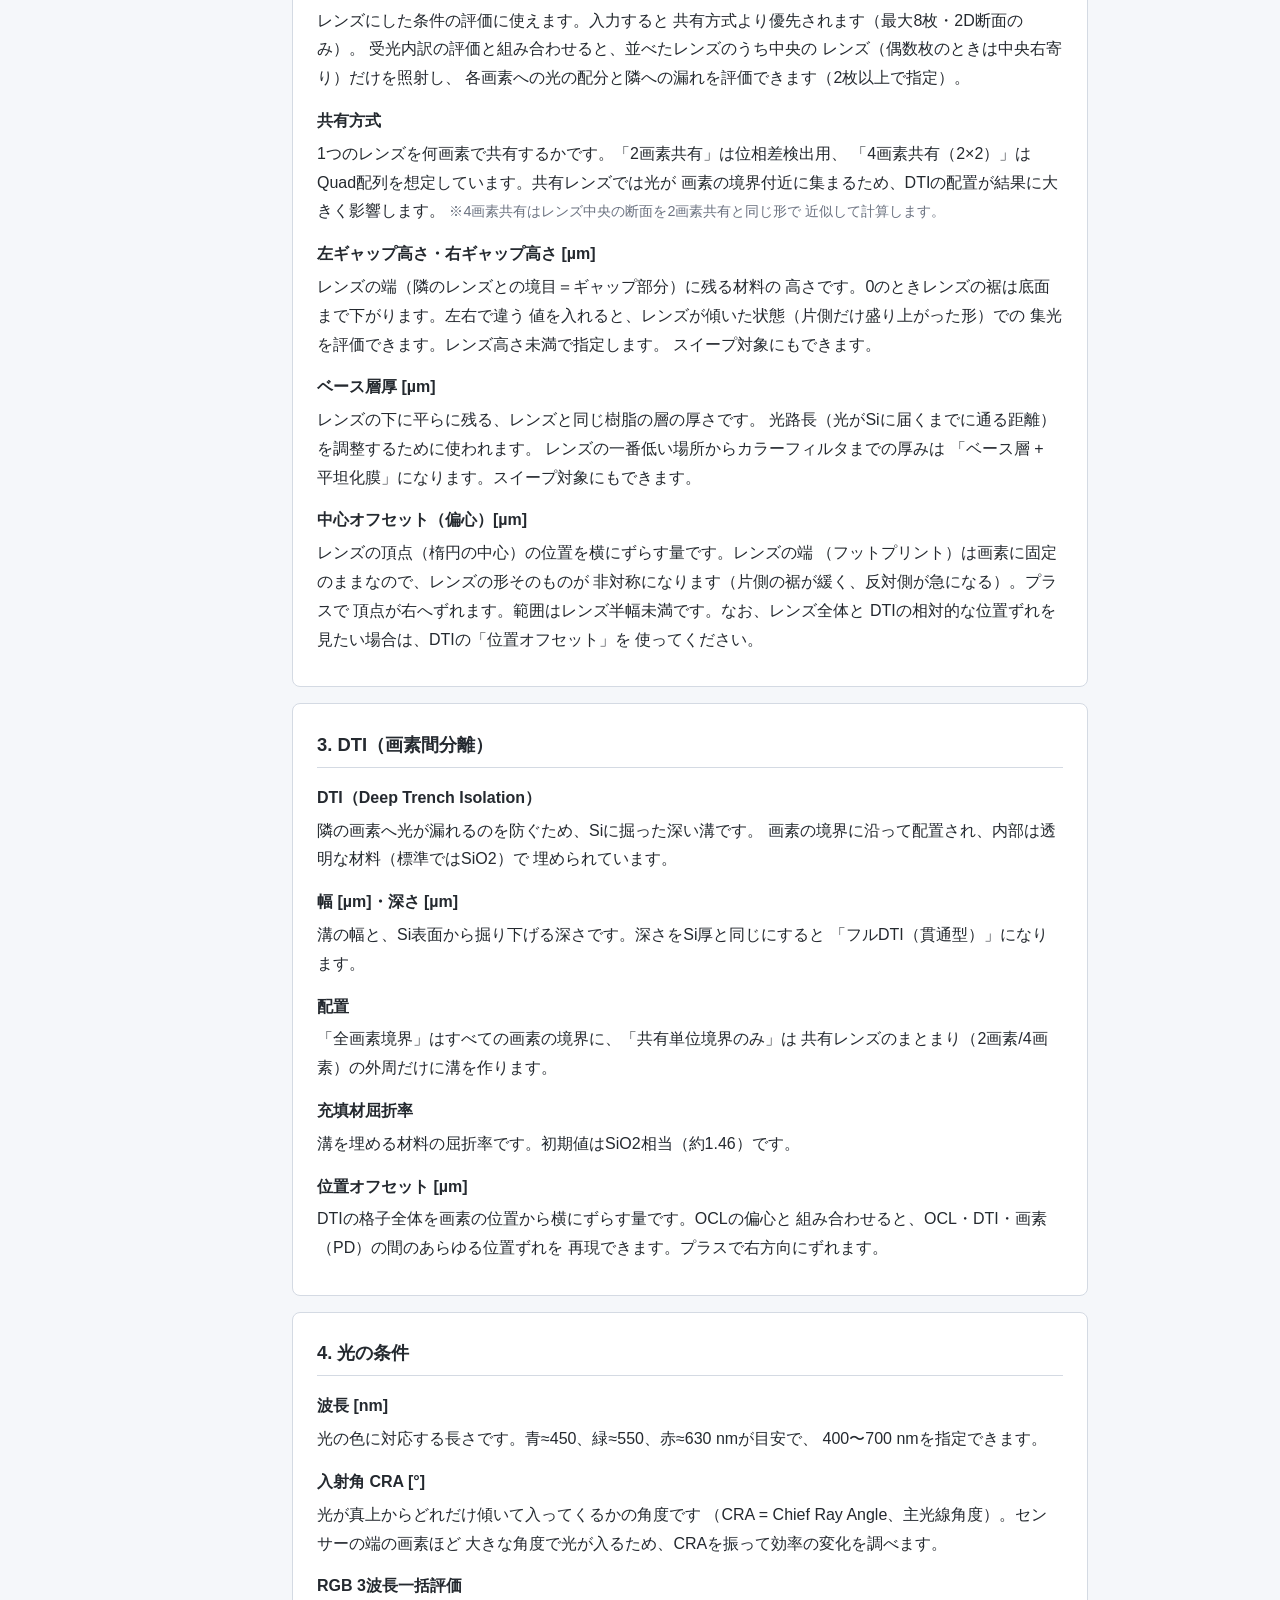
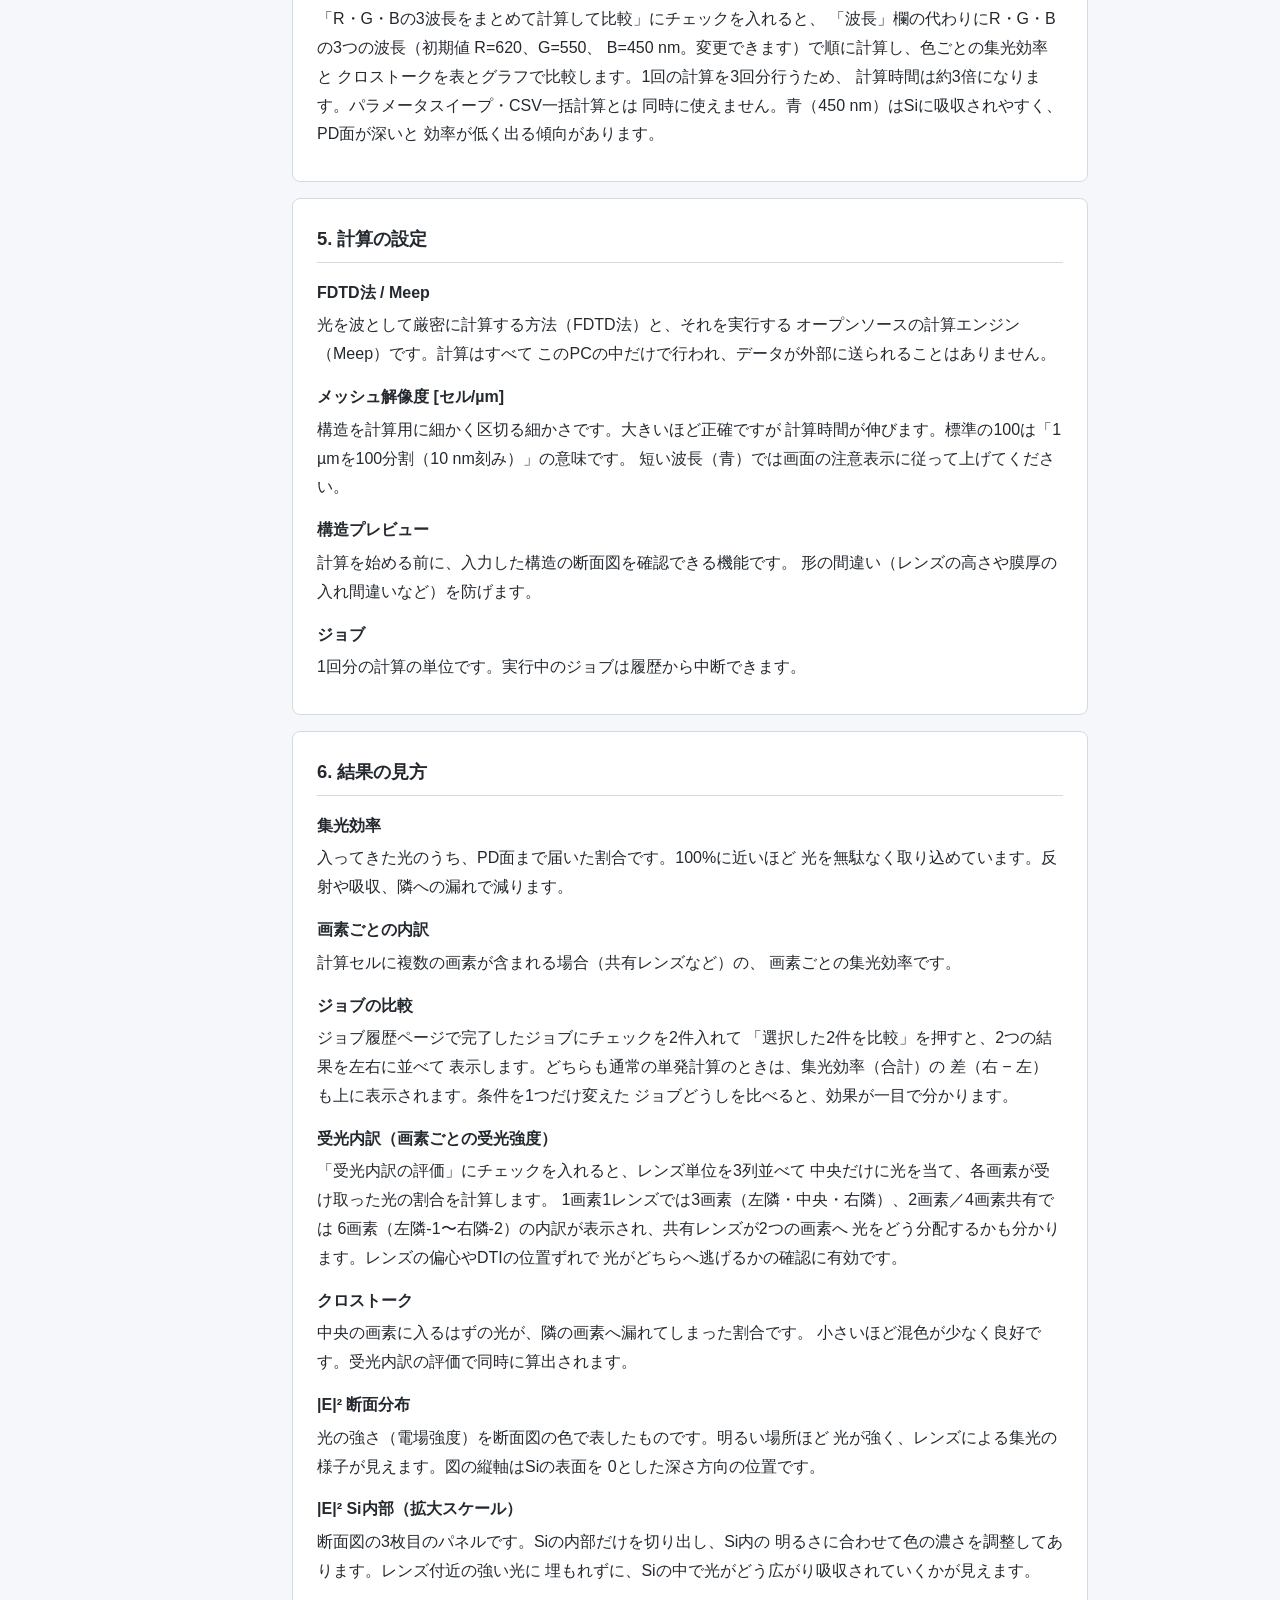
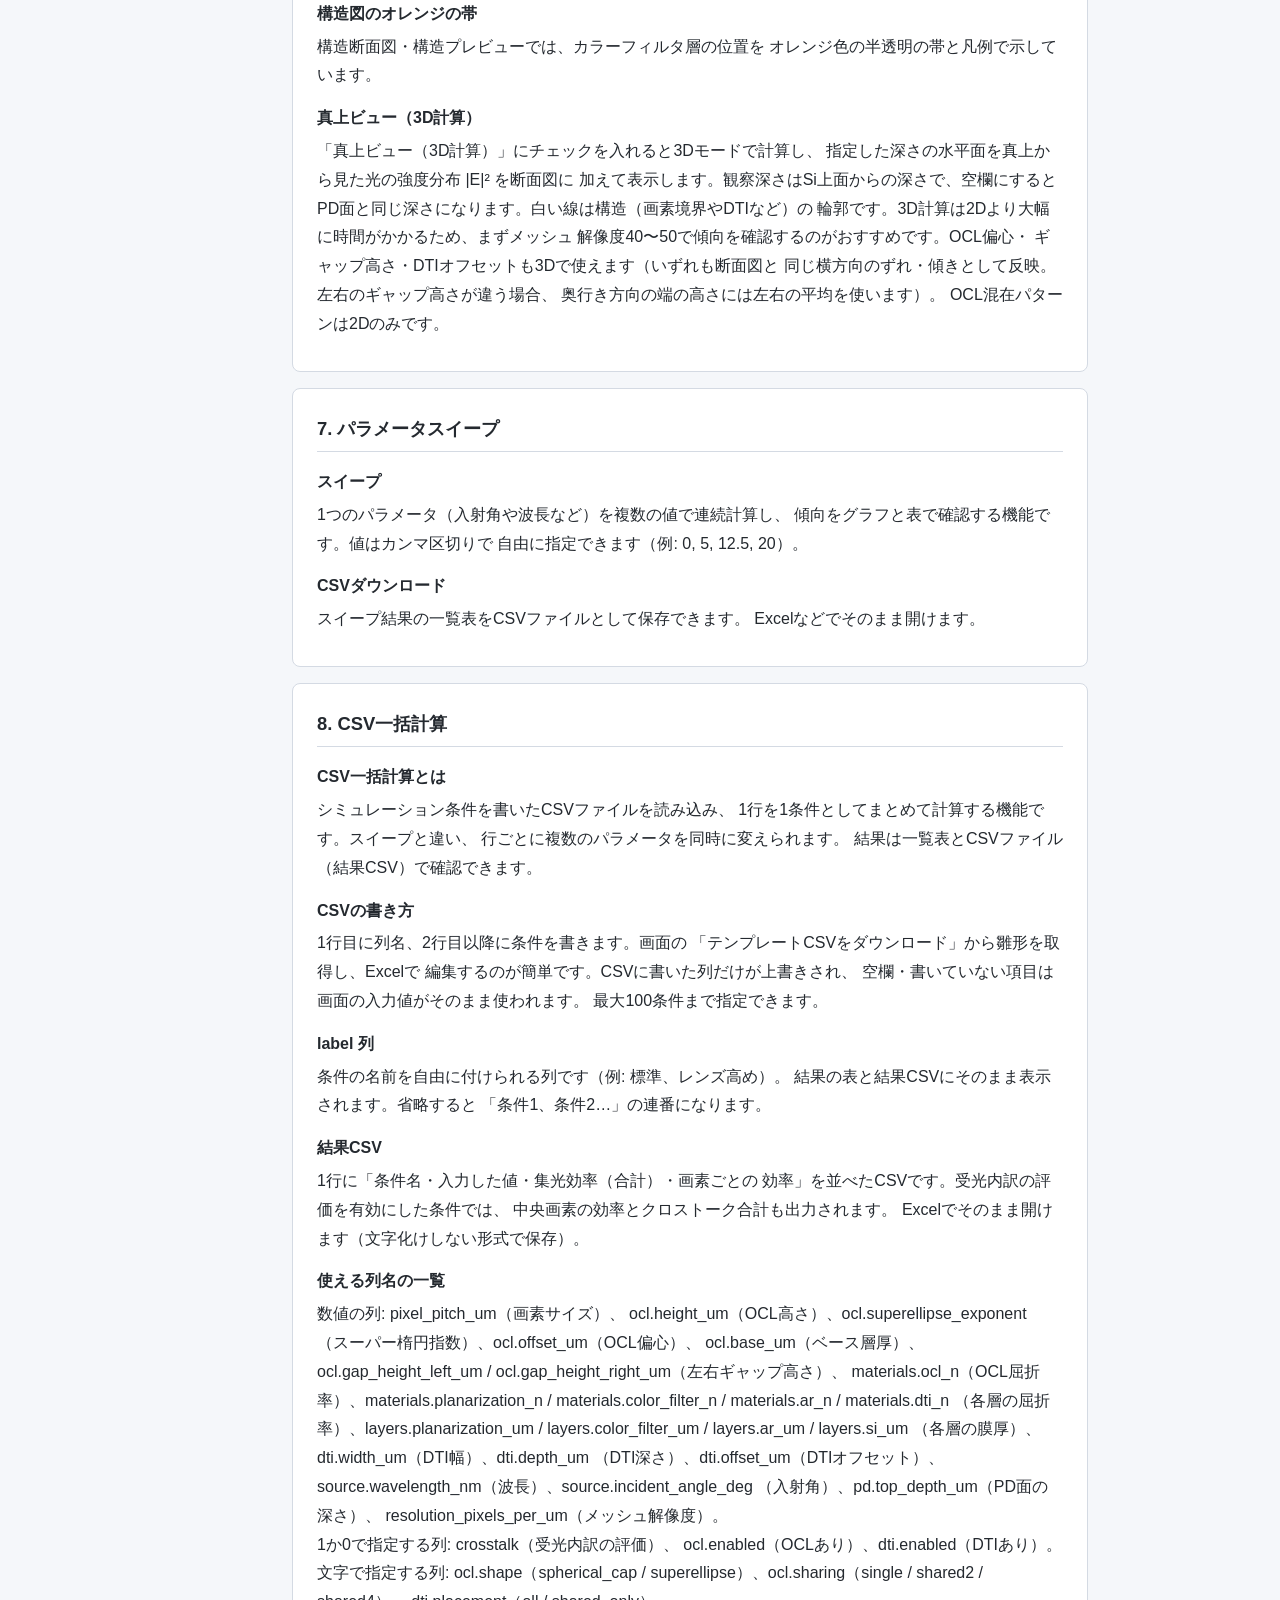
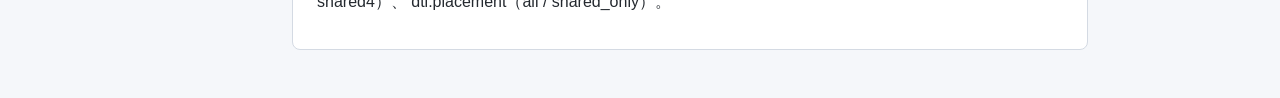
==== commit c72985a4: "RGB 3波長一括評価とジョブ比較ビューを追加 - RGB評価（F-14）: 光タブのチェックでR・G・B（既定620/550/450nm、変更可）   を1回の実行でまとめて計算。内部は波長スイープ" ====
--- a/app/static/help.html
+++ b/app/static/help.html
@@ -225,6 +225,14 @@
         <dd>光が真上からどれだけ傾いて入ってくるかの角度です
           （CRA = Chief Ray Angle、主光線角度）。センサーの端の画素ほど
           大きな角度で光が入るため、CRAを振って効率の変化を調べます。</dd>
+        <dt>RGB 3波長一括評価</dt>
+        <dd>「R・G・Bの3波長をまとめて計算して比較」にチェックを入れると、
+          「波長」欄の代わりにR・G・Bの3つの波長（初期値 R=620、G=550、
+          B=450 nm。変更できます）で順に計算し、色ごとの集光効率と
+          クロストークを表とグラフで比較します。1回の計算を3回分行うため、
+          計算時間は約3倍になります。パラメータスイープ・CSV一括計算とは
+          同時に使えません。青（450 nm）はSiに吸収されやすく、PD面が深いと
+          効率が低く出る傾向があります。</dd>
       </dl>
     </section>
 
@@ -256,6 +264,12 @@
         <dt>画素ごとの内訳</dt>
         <dd>計算セルに複数の画素が含まれる場合（共有レンズなど）の、
           画素ごとの集光効率です。</dd>
+        <dt>ジョブの比較</dt>
+        <dd>ジョブ履歴ページで完了したジョブにチェックを2件入れて
+          「選択した2件を比較」を押すと、2つの結果を左右に並べて
+          表示します。どちらも通常の単発計算のときは、集光効率（合計）の
+          差（右 − 左）も上に表示されます。条件を1つだけ変えた
+          ジョブどうしを比べると、効果が一目で分かります。</dd>
         <dt>受光内訳（画素ごとの受光強度）</dt>
         <dd>「受光内訳の評価」にチェックを入れると、レンズ単位を3列並べて
           中央だけに光を当て、各画素が受け取った光の割合を計算します。
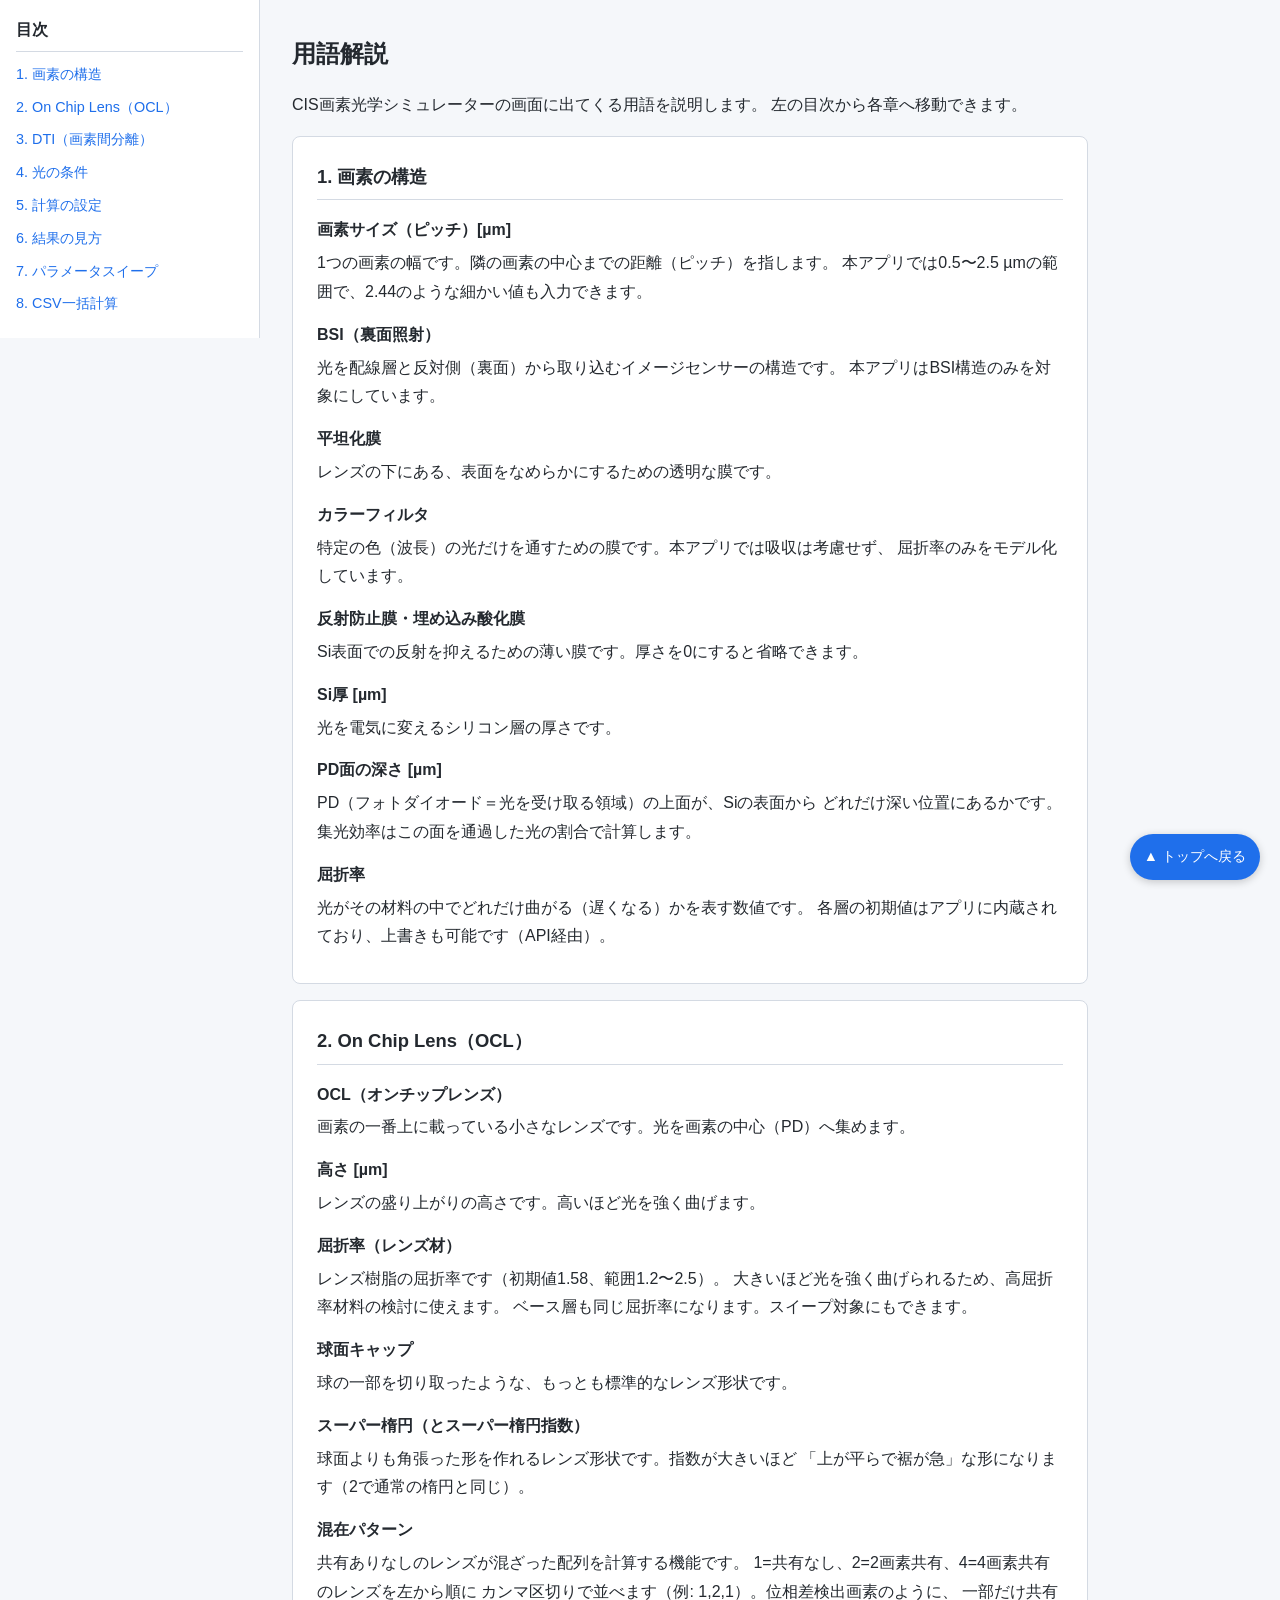
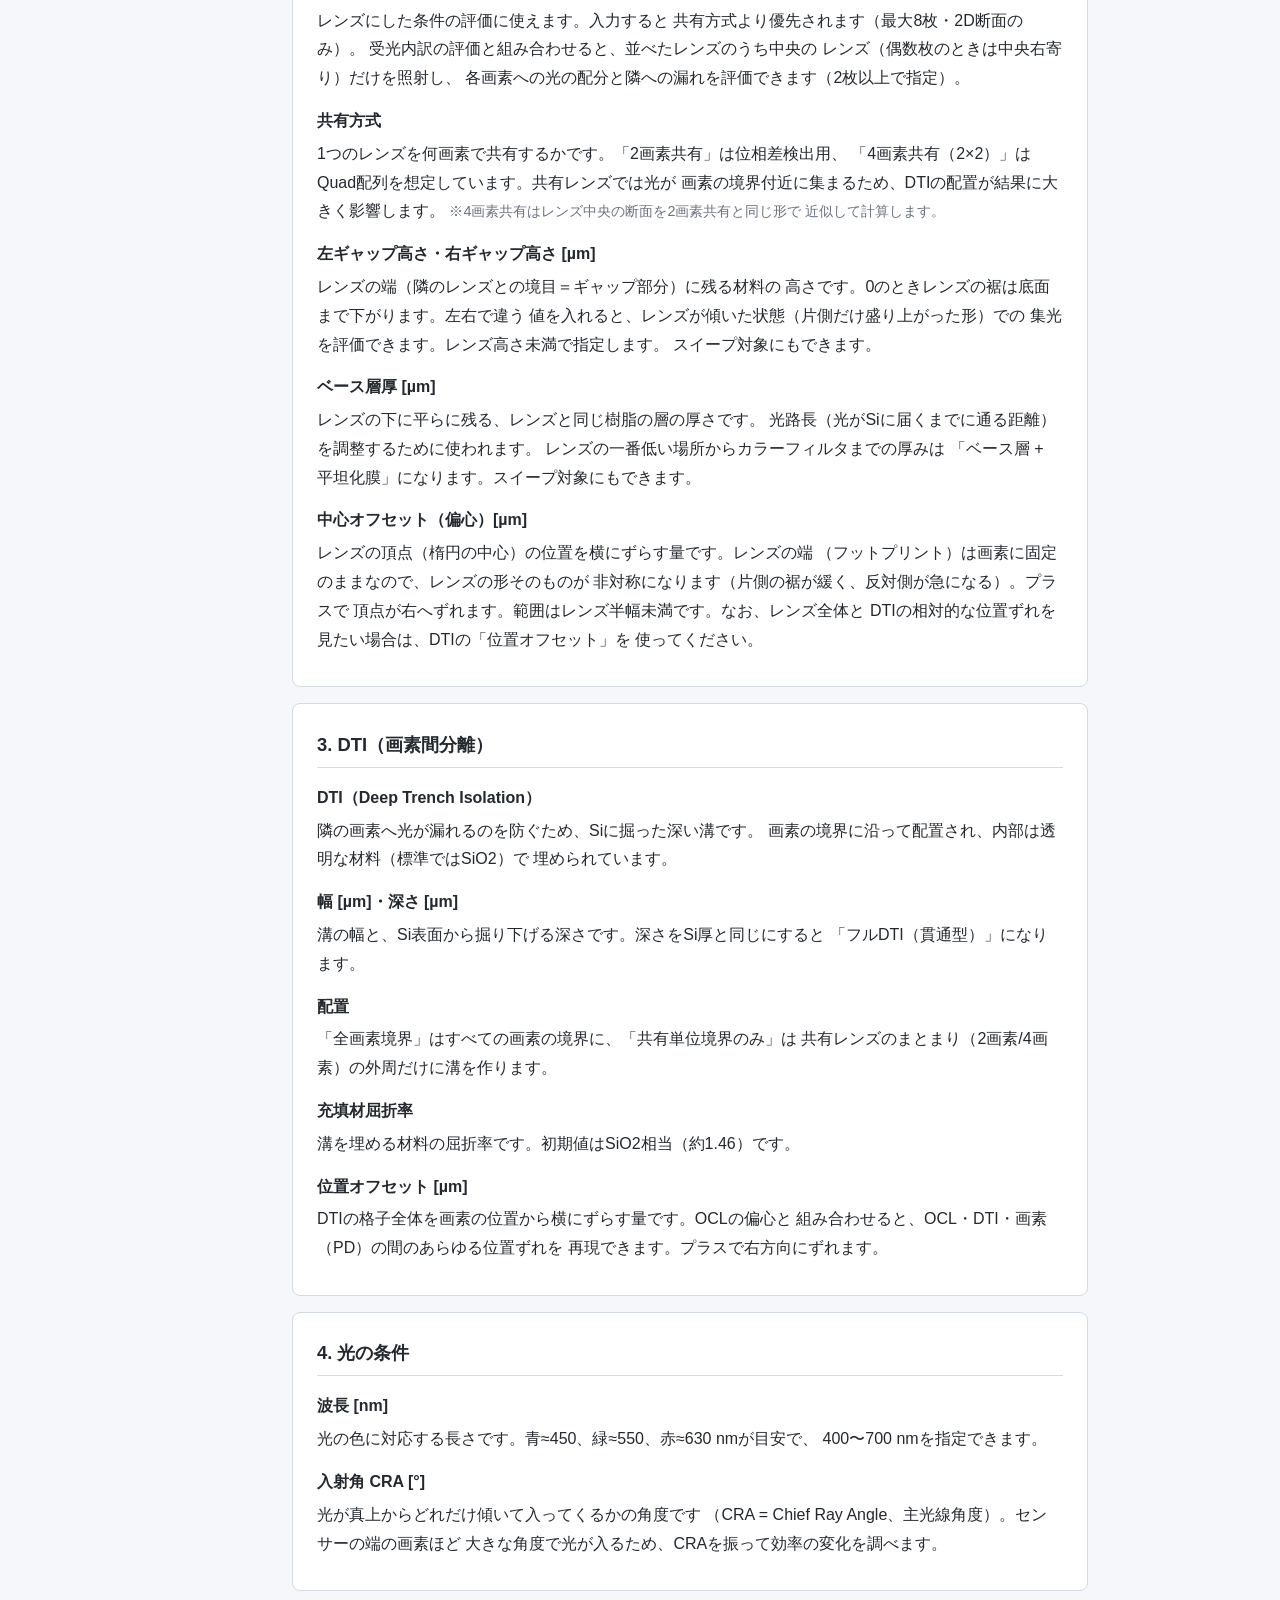
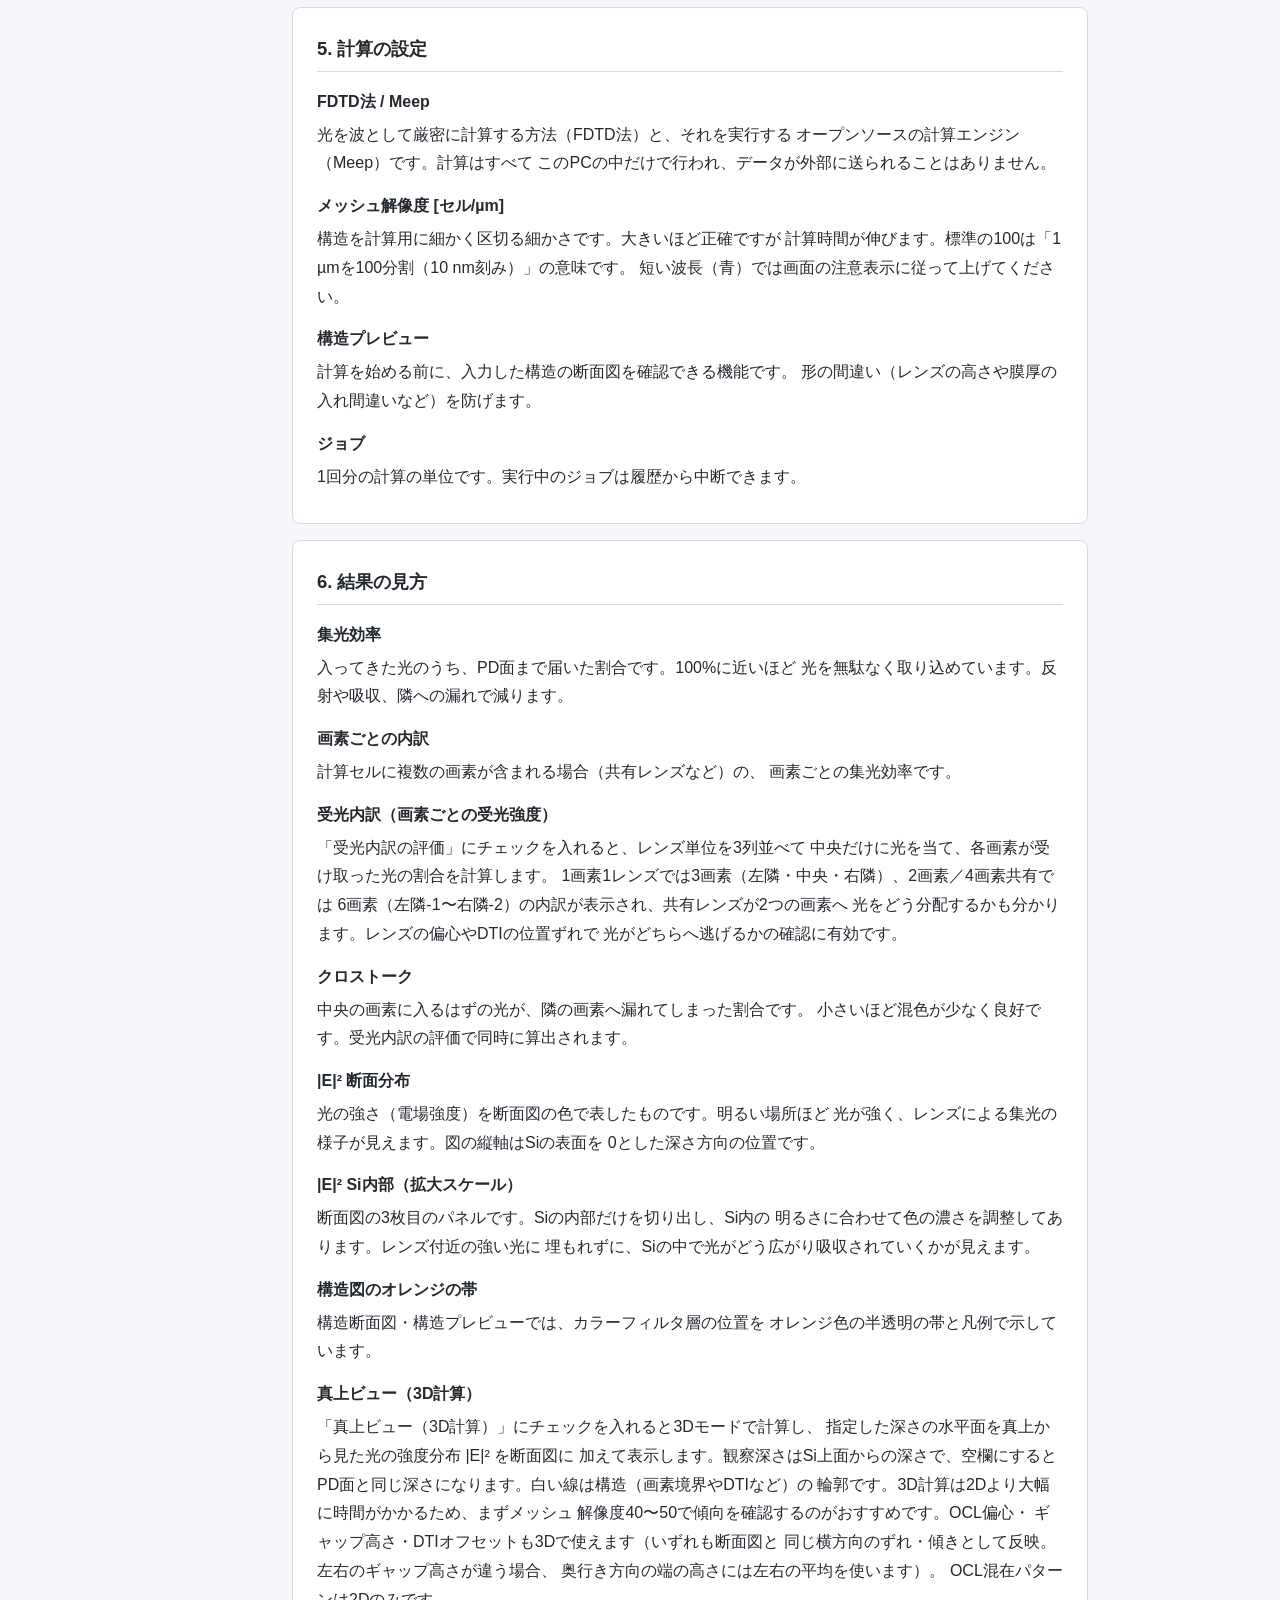
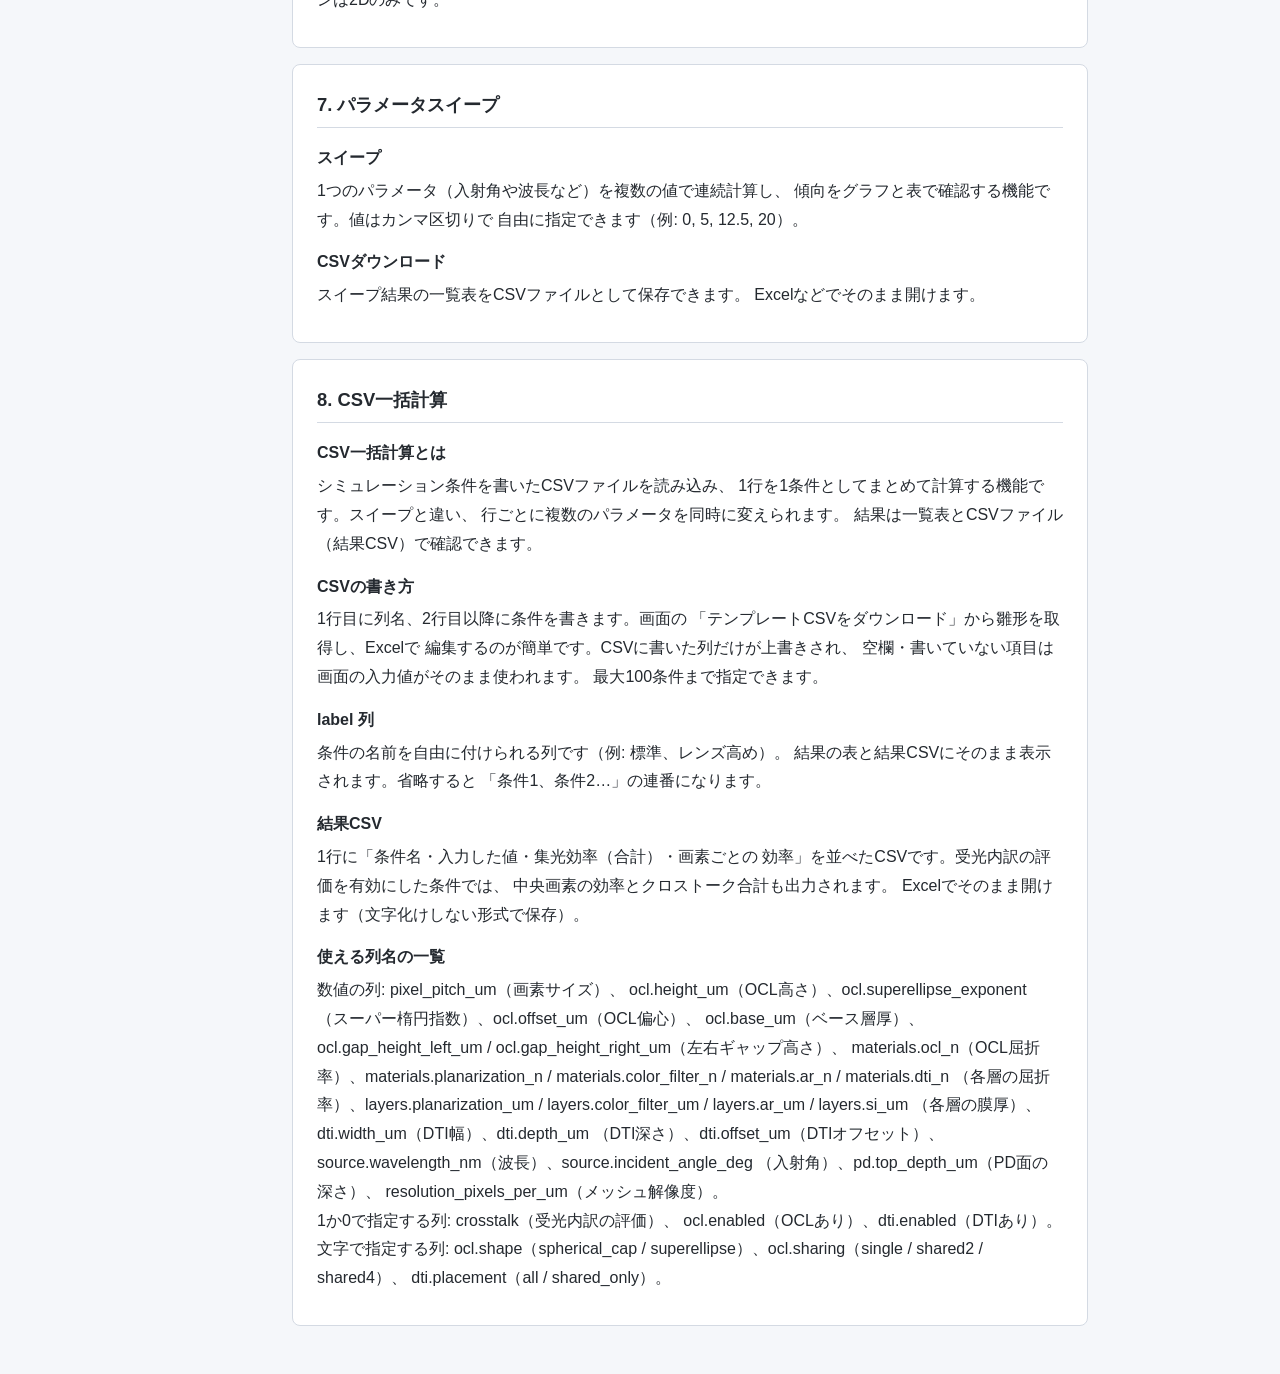
==== commit 4a25ae2c: "Merge pull request #21 from rsakamoto-0824/feature/3d-offset-gap-dti 3Dモード（真上ビュー）でOCL偏心・ギャップ高さ・DTIオフ" ====
--- a/app/static/help.html
+++ b/app/static/help.html
@@ -225,14 +225,6 @@
         <dd>光が真上からどれだけ傾いて入ってくるかの角度です
           （CRA = Chief Ray Angle、主光線角度）。センサーの端の画素ほど
           大きな角度で光が入るため、CRAを振って効率の変化を調べます。</dd>
-        <dt>RGB 3波長一括評価</dt>
-        <dd>「R・G・Bの3波長をまとめて計算して比較」にチェックを入れると、
-          「波長」欄の代わりにR・G・Bの3つの波長（初期値 R=620、G=550、
-          B=450 nm。変更できます）で順に計算し、色ごとの集光効率と
-          クロストークを表とグラフで比較します。1回の計算を3回分行うため、
-          計算時間は約3倍になります。パラメータスイープ・CSV一括計算とは
-          同時に使えません。青（450 nm）はSiに吸収されやすく、PD面が深いと
-          効率が低く出る傾向があります。</dd>
       </dl>
     </section>
 
@@ -264,12 +256,6 @@
         <dt>画素ごとの内訳</dt>
         <dd>計算セルに複数の画素が含まれる場合（共有レンズなど）の、
           画素ごとの集光効率です。</dd>
-        <dt>ジョブの比較</dt>
-        <dd>ジョブ履歴ページで完了したジョブにチェックを2件入れて
-          「選択した2件を比較」を押すと、2つの結果を左右に並べて
-          表示します。どちらも通常の単発計算のときは、集光効率（合計）の
-          差（右 − 左）も上に表示されます。条件を1つだけ変えた
-          ジョブどうしを比べると、効果が一目で分かります。</dd>
         <dt>受光内訳（画素ごとの受光強度）</dt>
         <dd>「受光内訳の評価」にチェックを入れると、レンズ単位を3列並べて
           中央だけに光を当て、各画素が受け取った光の割合を計算します。
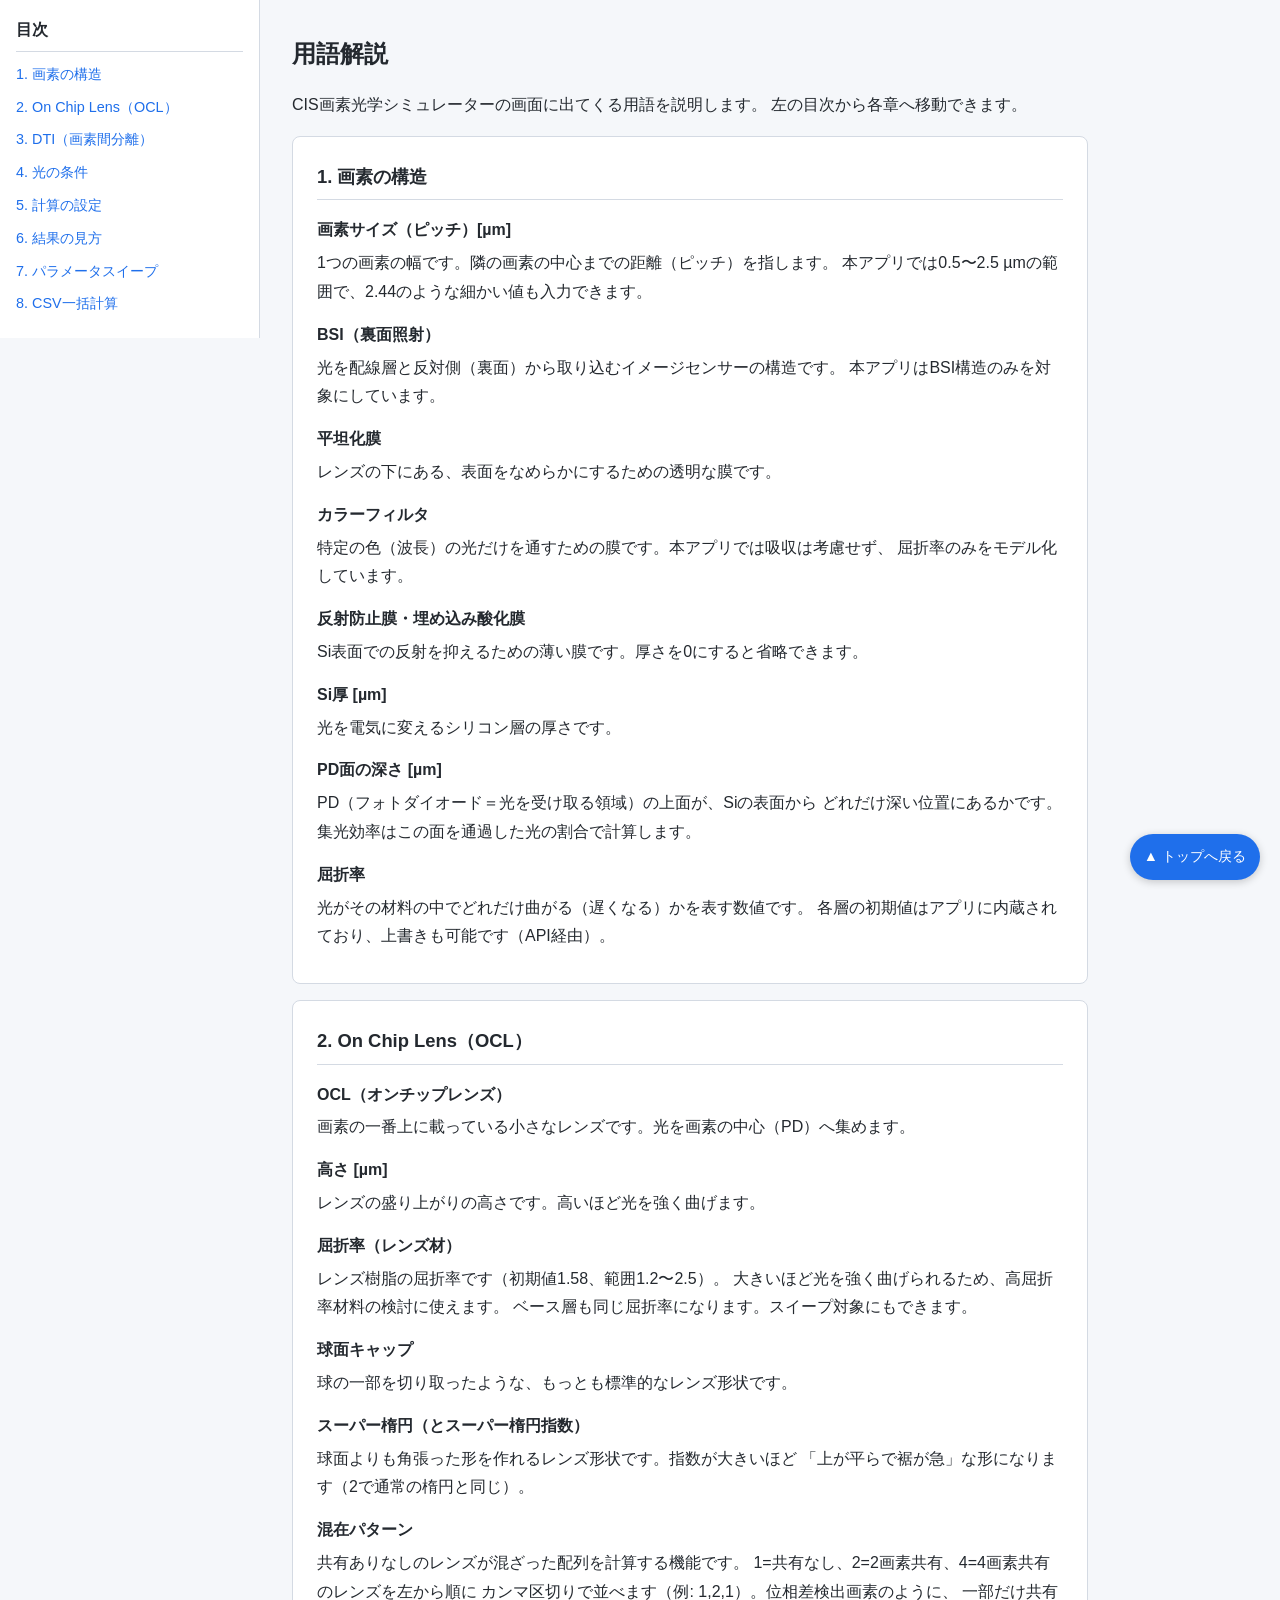
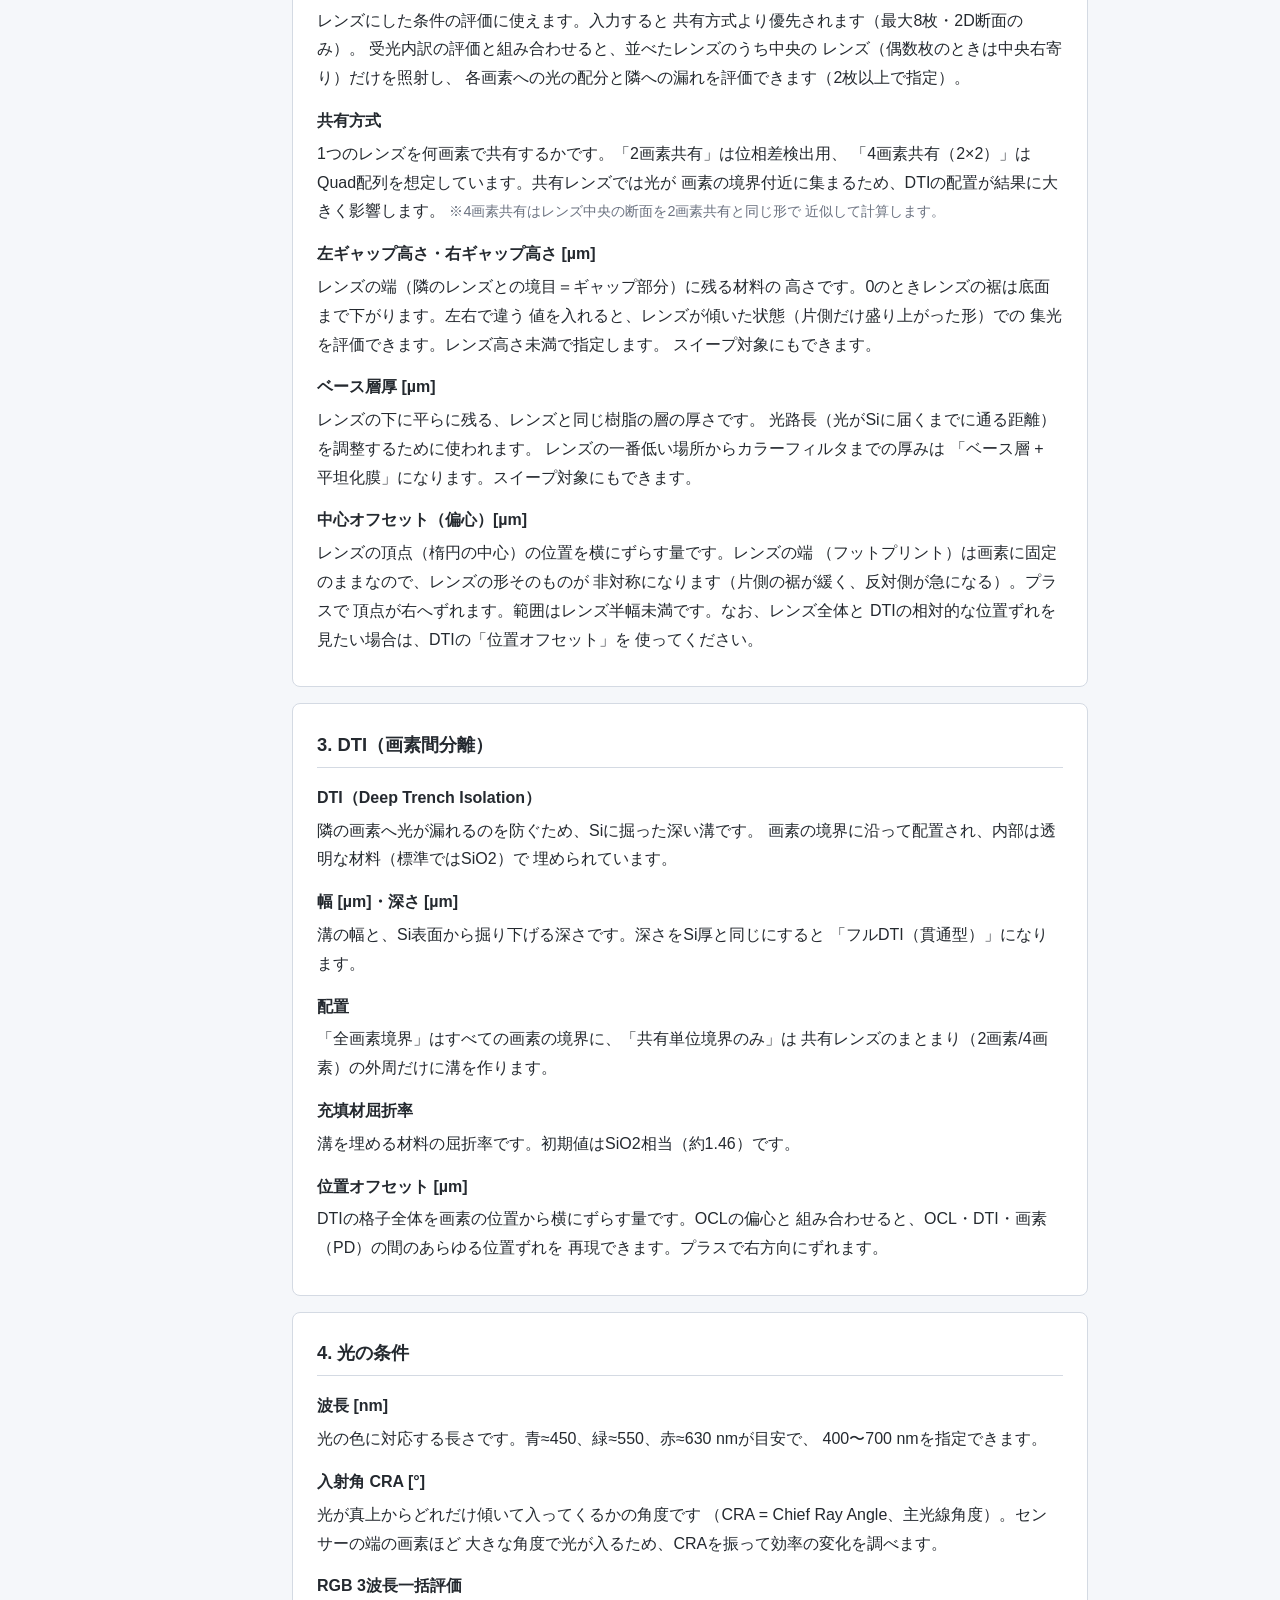
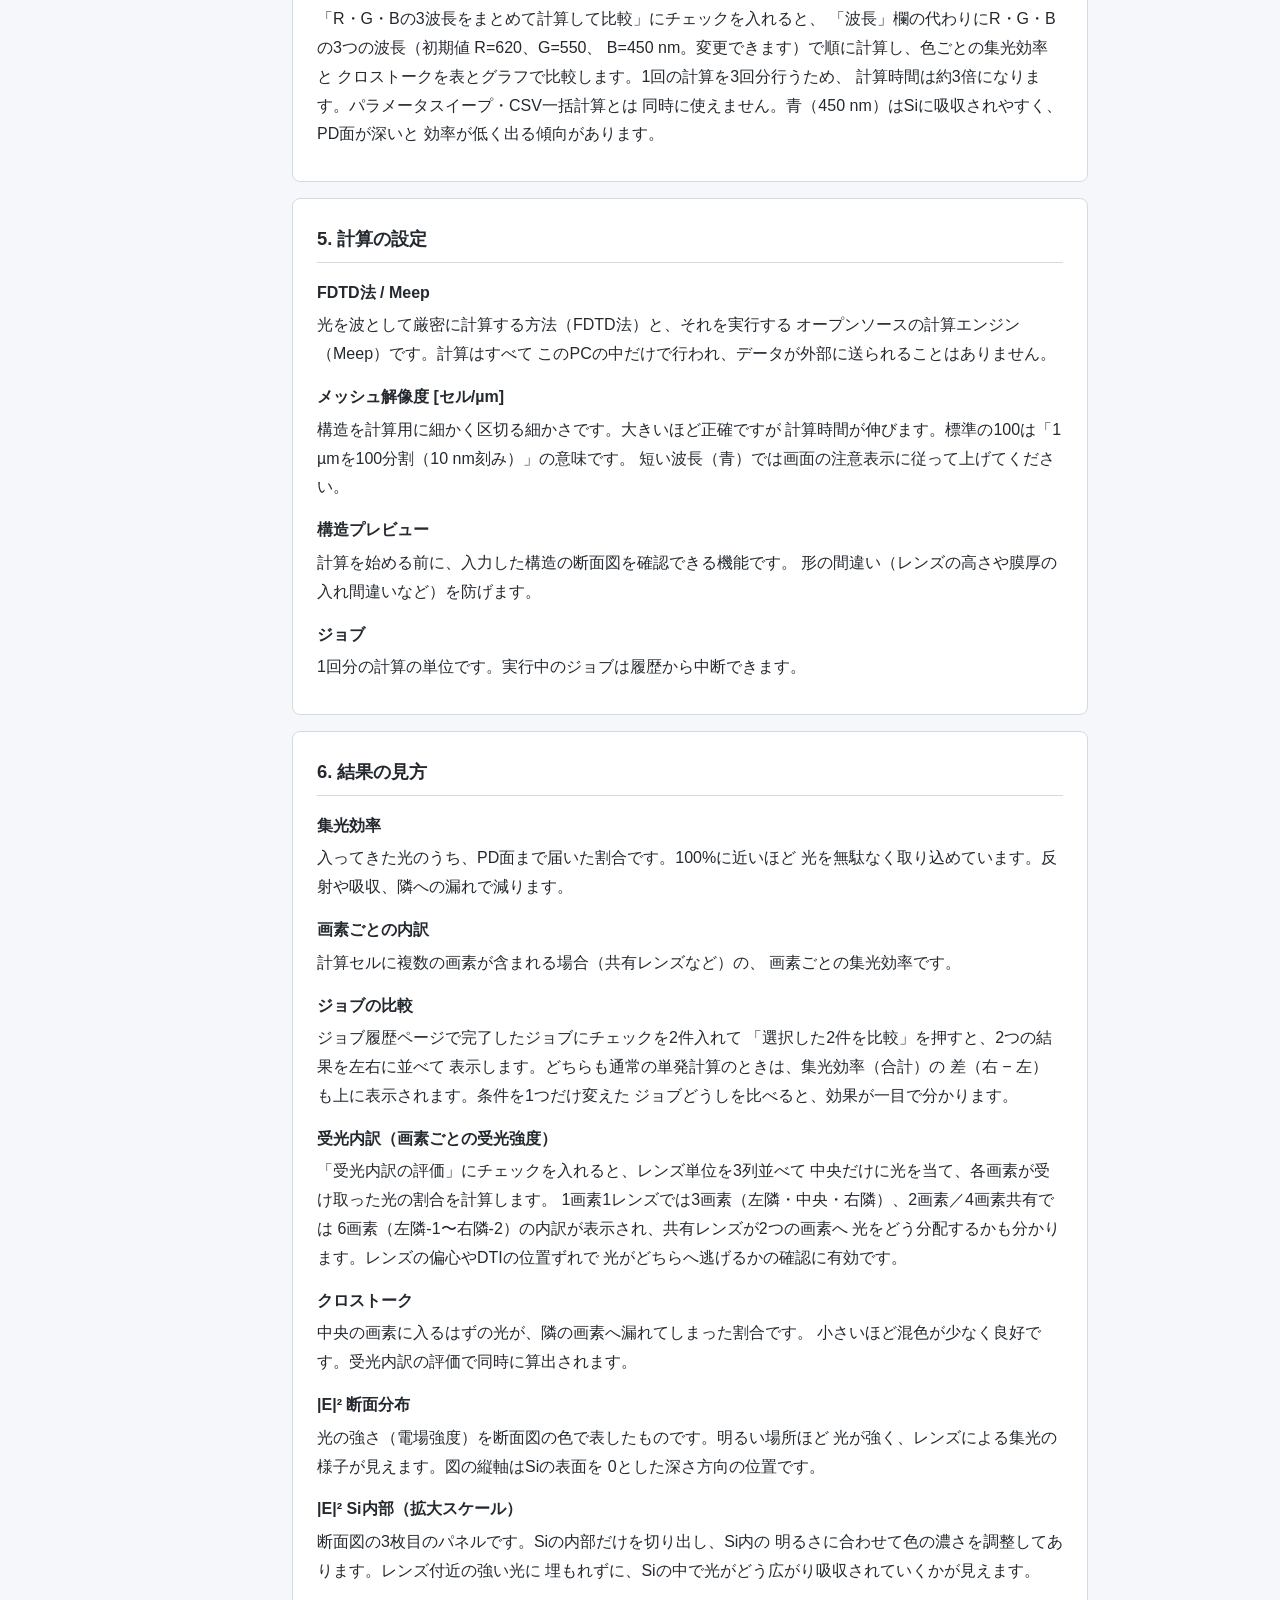
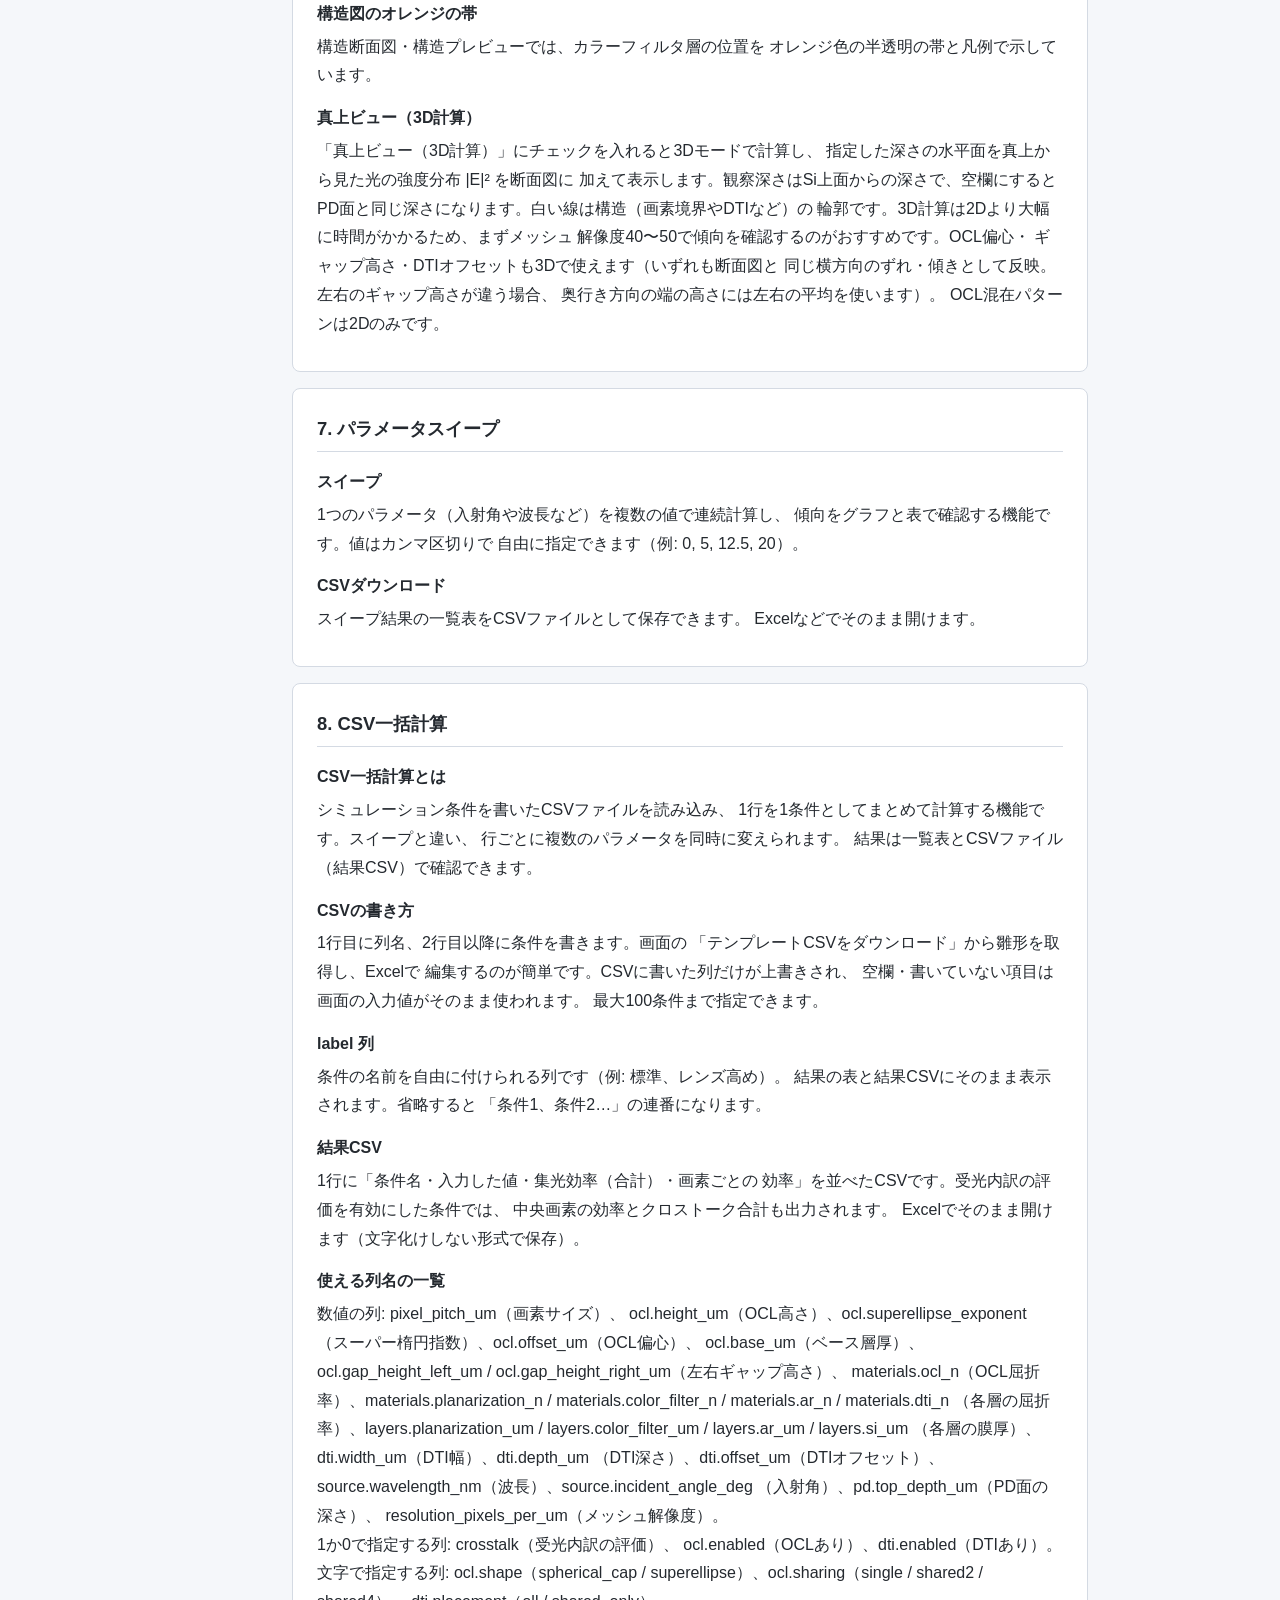
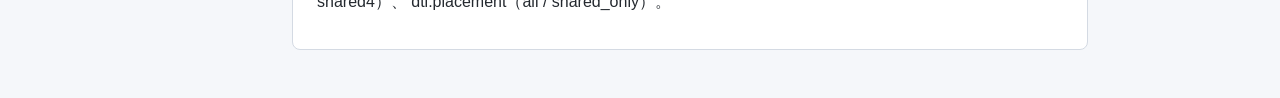
==== commit bc121a2a: "Merge pull request #23 from rsakamoto-0824/feature/rgb-and-compare RGB 3波長一括評価とジョブ比較ビューを追加" ====
--- a/app/static/help.html
+++ b/app/static/help.html
@@ -225,6 +225,14 @@
         <dd>光が真上からどれだけ傾いて入ってくるかの角度です
           （CRA = Chief Ray Angle、主光線角度）。センサーの端の画素ほど
           大きな角度で光が入るため、CRAを振って効率の変化を調べます。</dd>
+        <dt>RGB 3波長一括評価</dt>
+        <dd>「R・G・Bの3波長をまとめて計算して比較」にチェックを入れると、
+          「波長」欄の代わりにR・G・Bの3つの波長（初期値 R=620、G=550、
+          B=450 nm。変更できます）で順に計算し、色ごとの集光効率と
+          クロストークを表とグラフで比較します。1回の計算を3回分行うため、
+          計算時間は約3倍になります。パラメータスイープ・CSV一括計算とは
+          同時に使えません。青（450 nm）はSiに吸収されやすく、PD面が深いと
+          効率が低く出る傾向があります。</dd>
       </dl>
     </section>
 
@@ -256,6 +264,12 @@
         <dt>画素ごとの内訳</dt>
         <dd>計算セルに複数の画素が含まれる場合（共有レンズなど）の、
           画素ごとの集光効率です。</dd>
+        <dt>ジョブの比較</dt>
+        <dd>ジョブ履歴ページで完了したジョブにチェックを2件入れて
+          「選択した2件を比較」を押すと、2つの結果を左右に並べて
+          表示します。どちらも通常の単発計算のときは、集光効率（合計）の
+          差（右 − 左）も上に表示されます。条件を1つだけ変えた
+          ジョブどうしを比べると、効果が一目で分かります。</dd>
         <dt>受光内訳（画素ごとの受光強度）</dt>
         <dd>「受光内訳の評価」にチェックを入れると、レンズ単位を3列並べて
           中央だけに光を当て、各画素が受け取った光の割合を計算します。
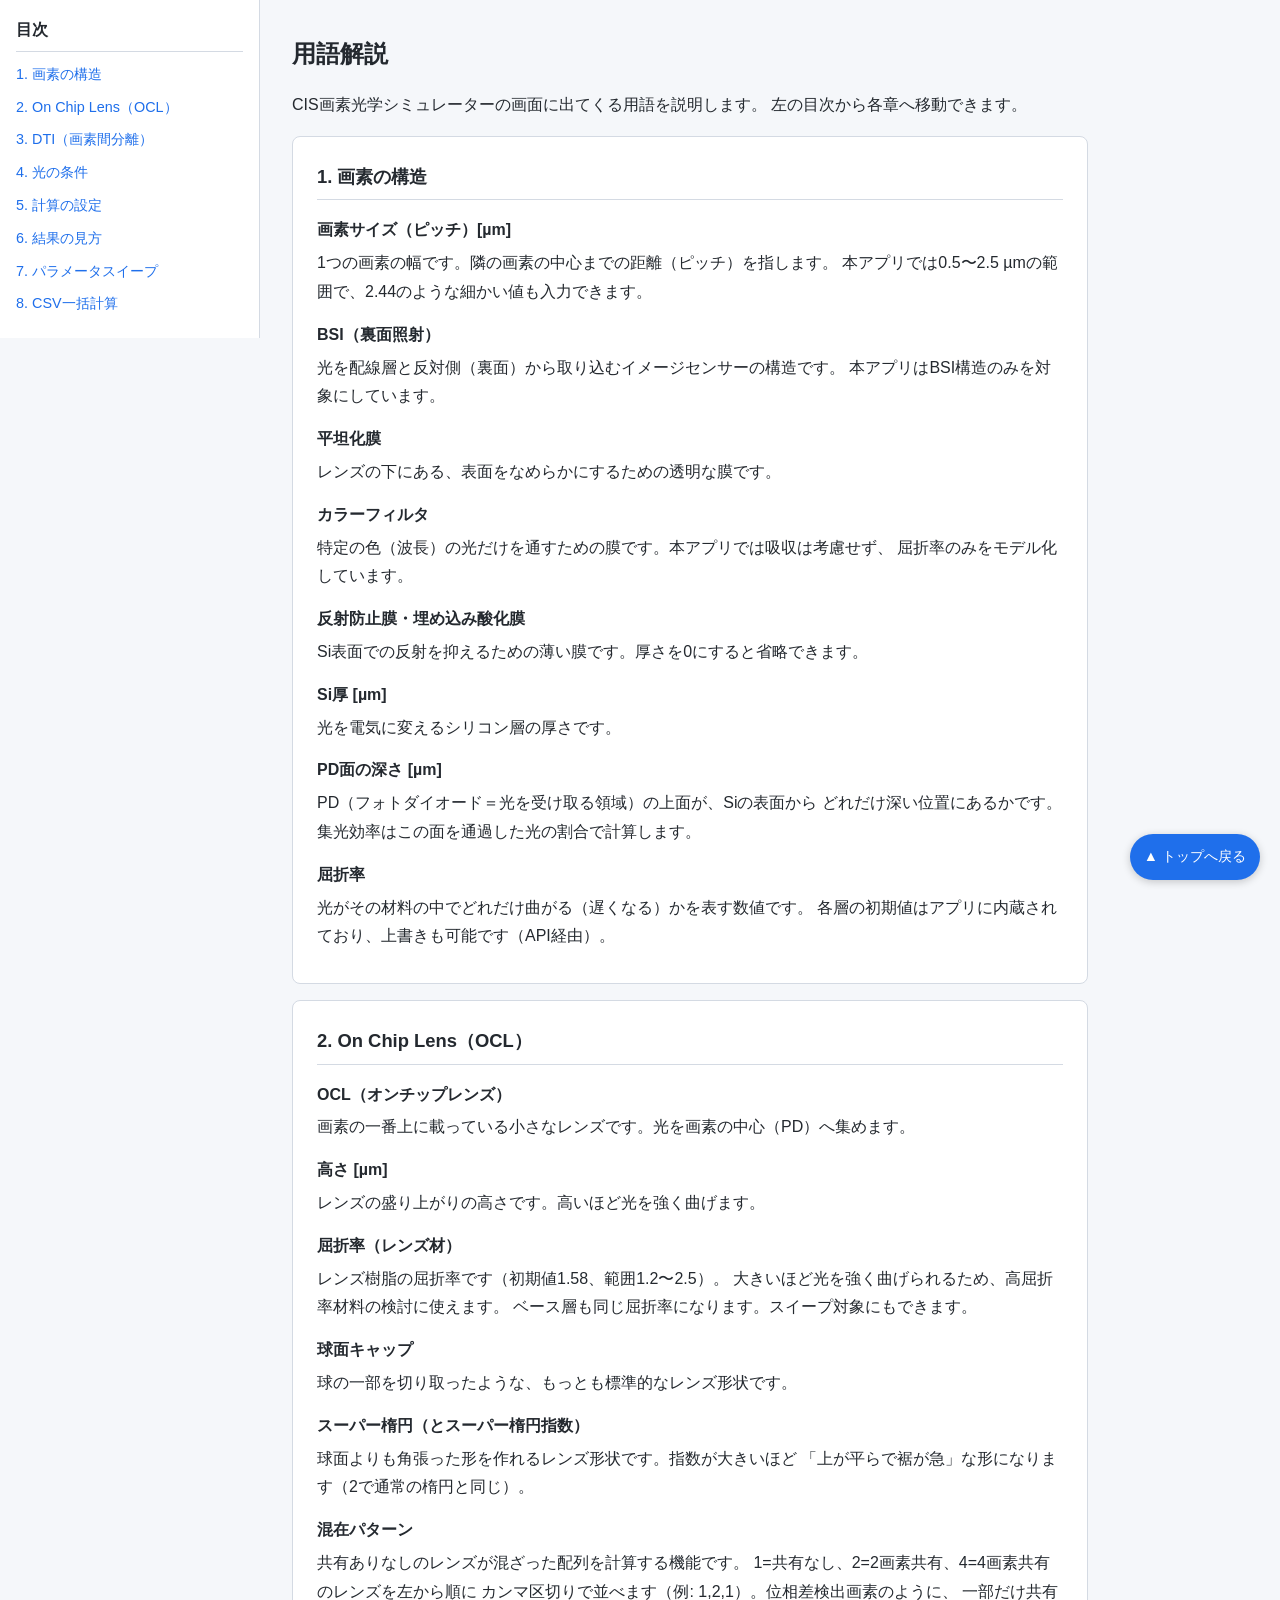
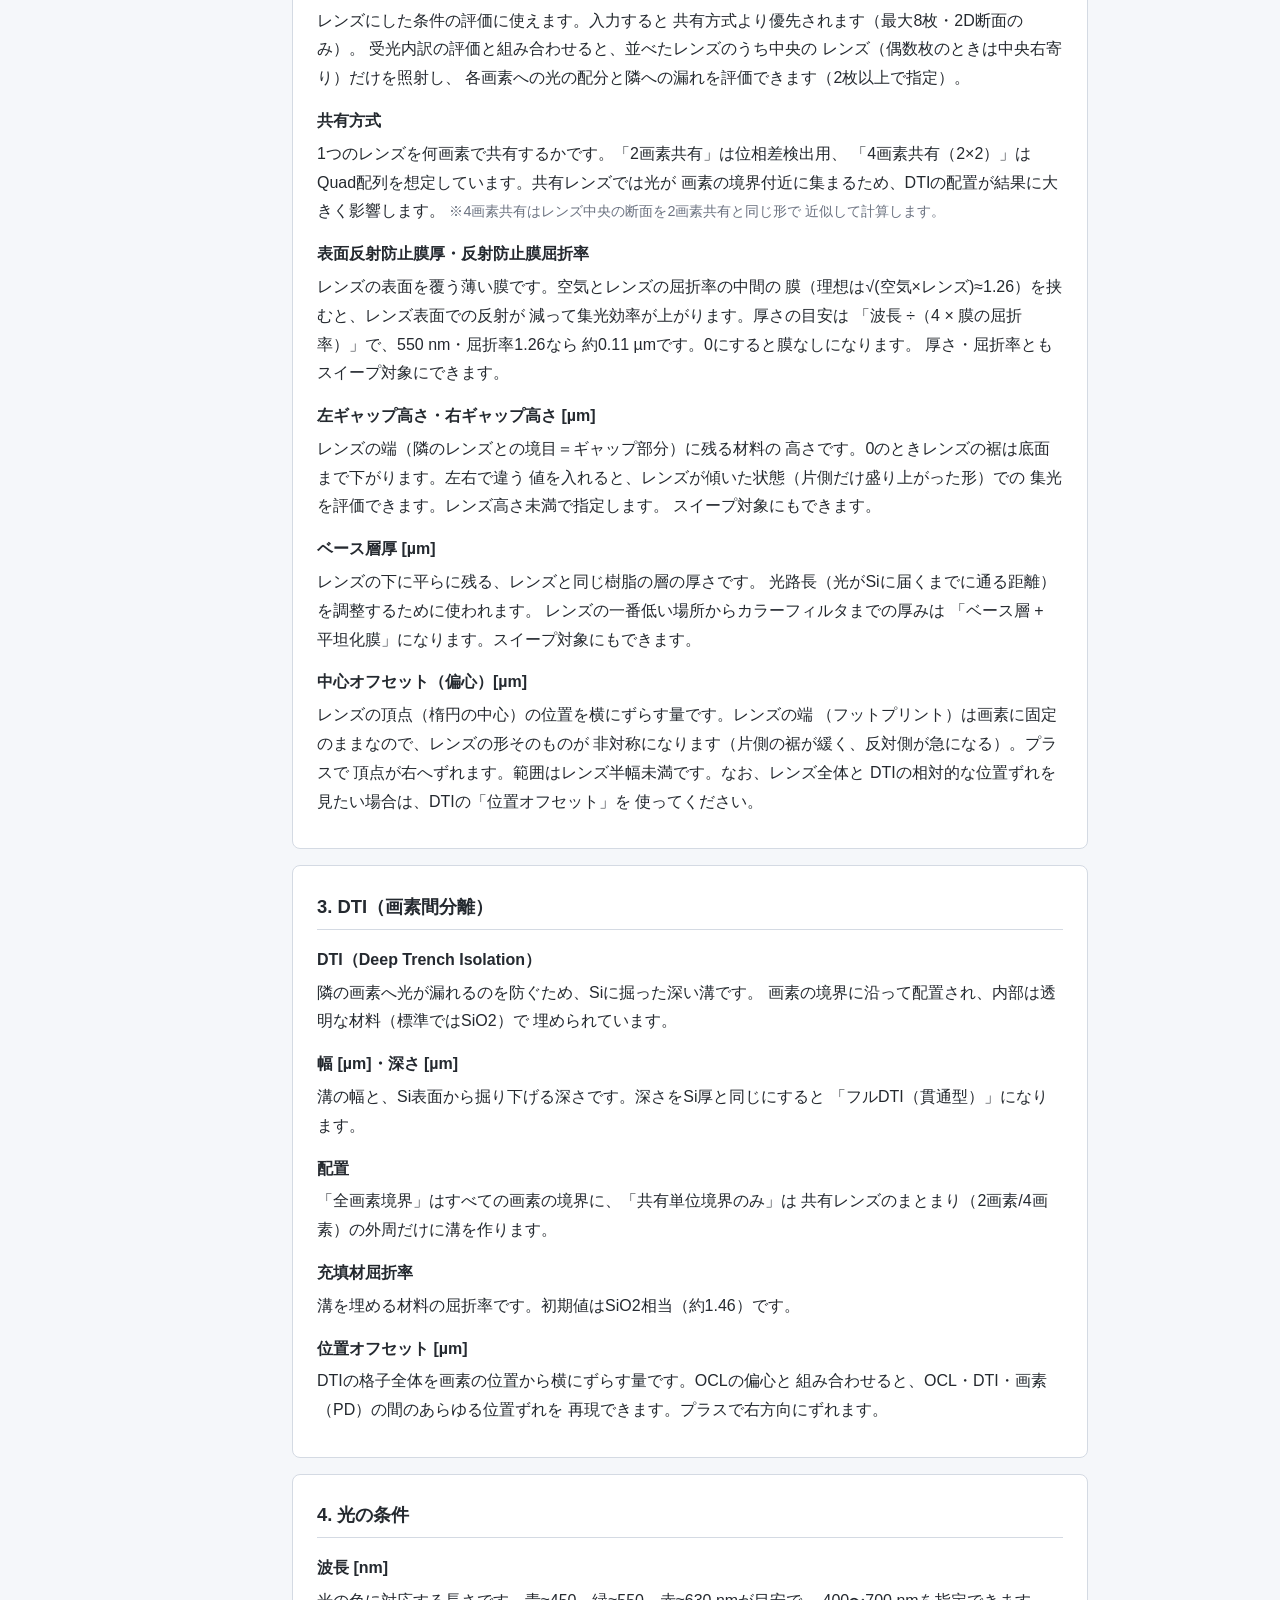
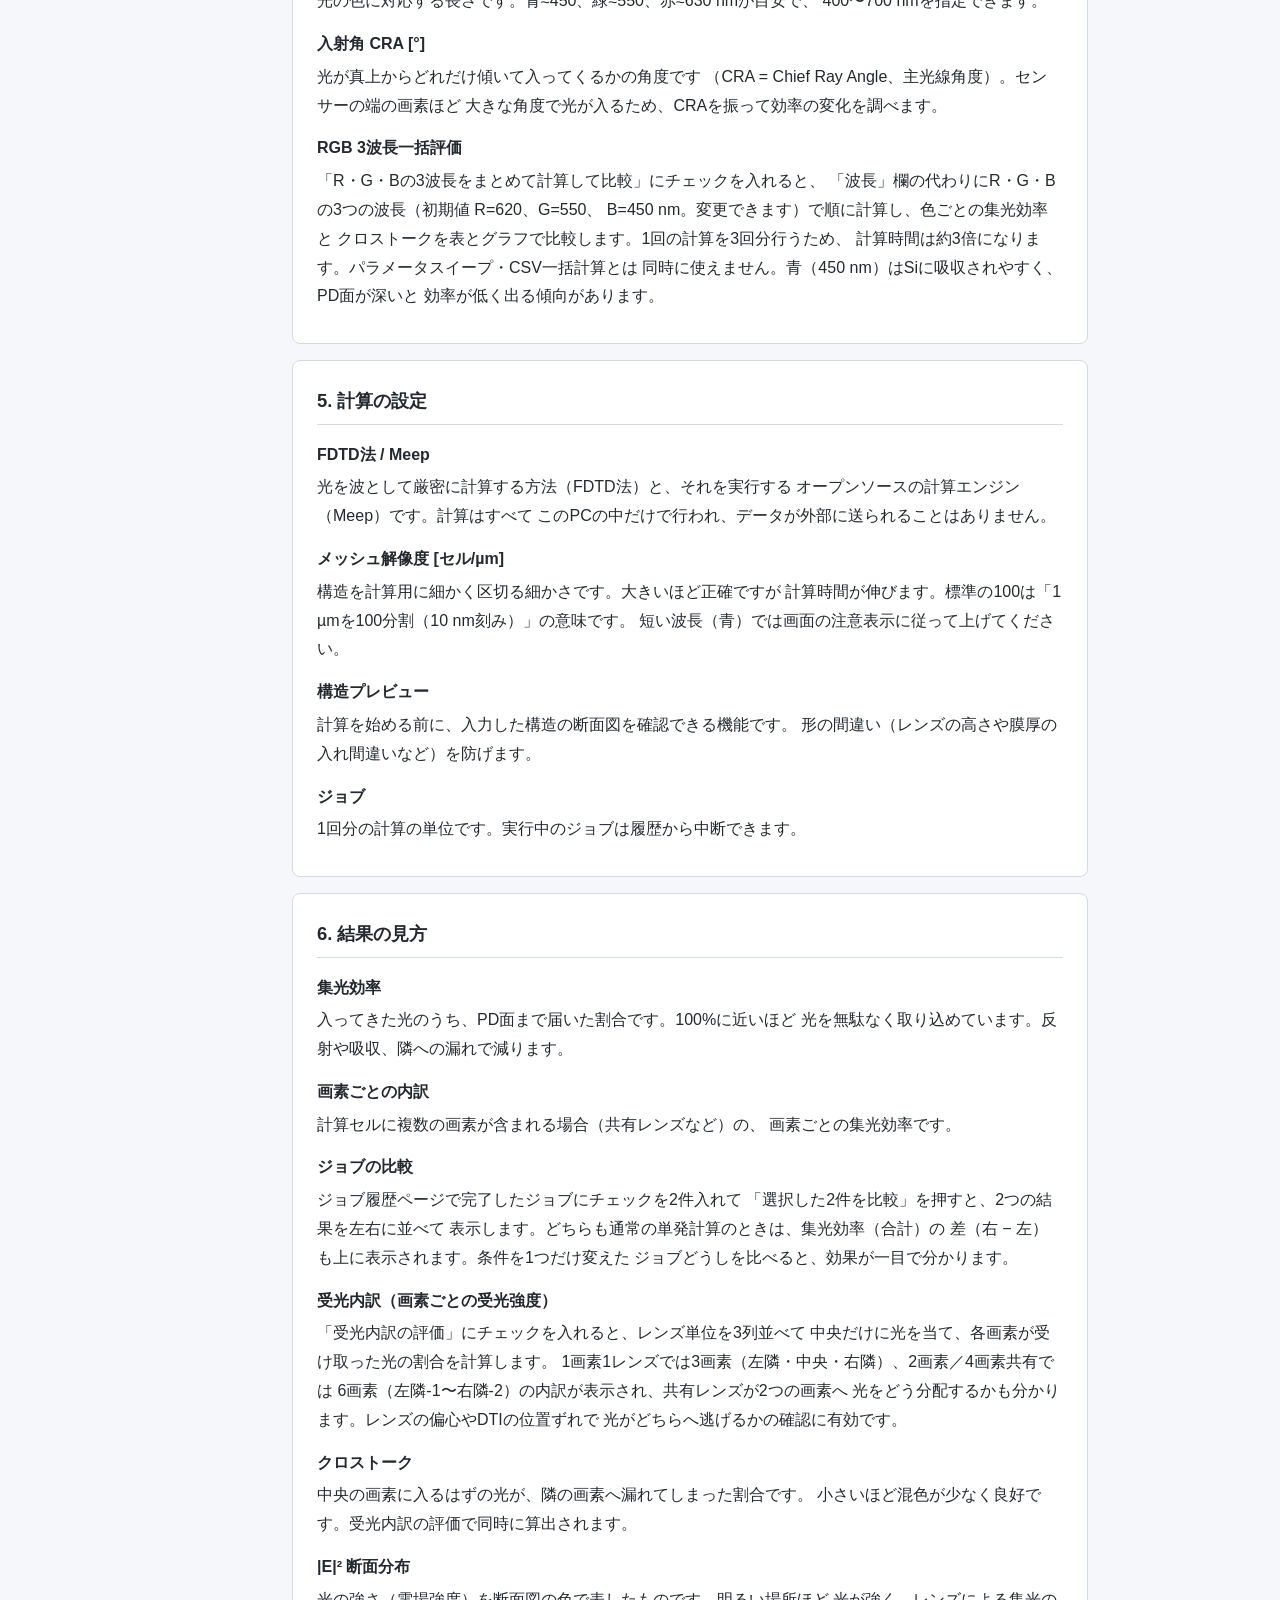
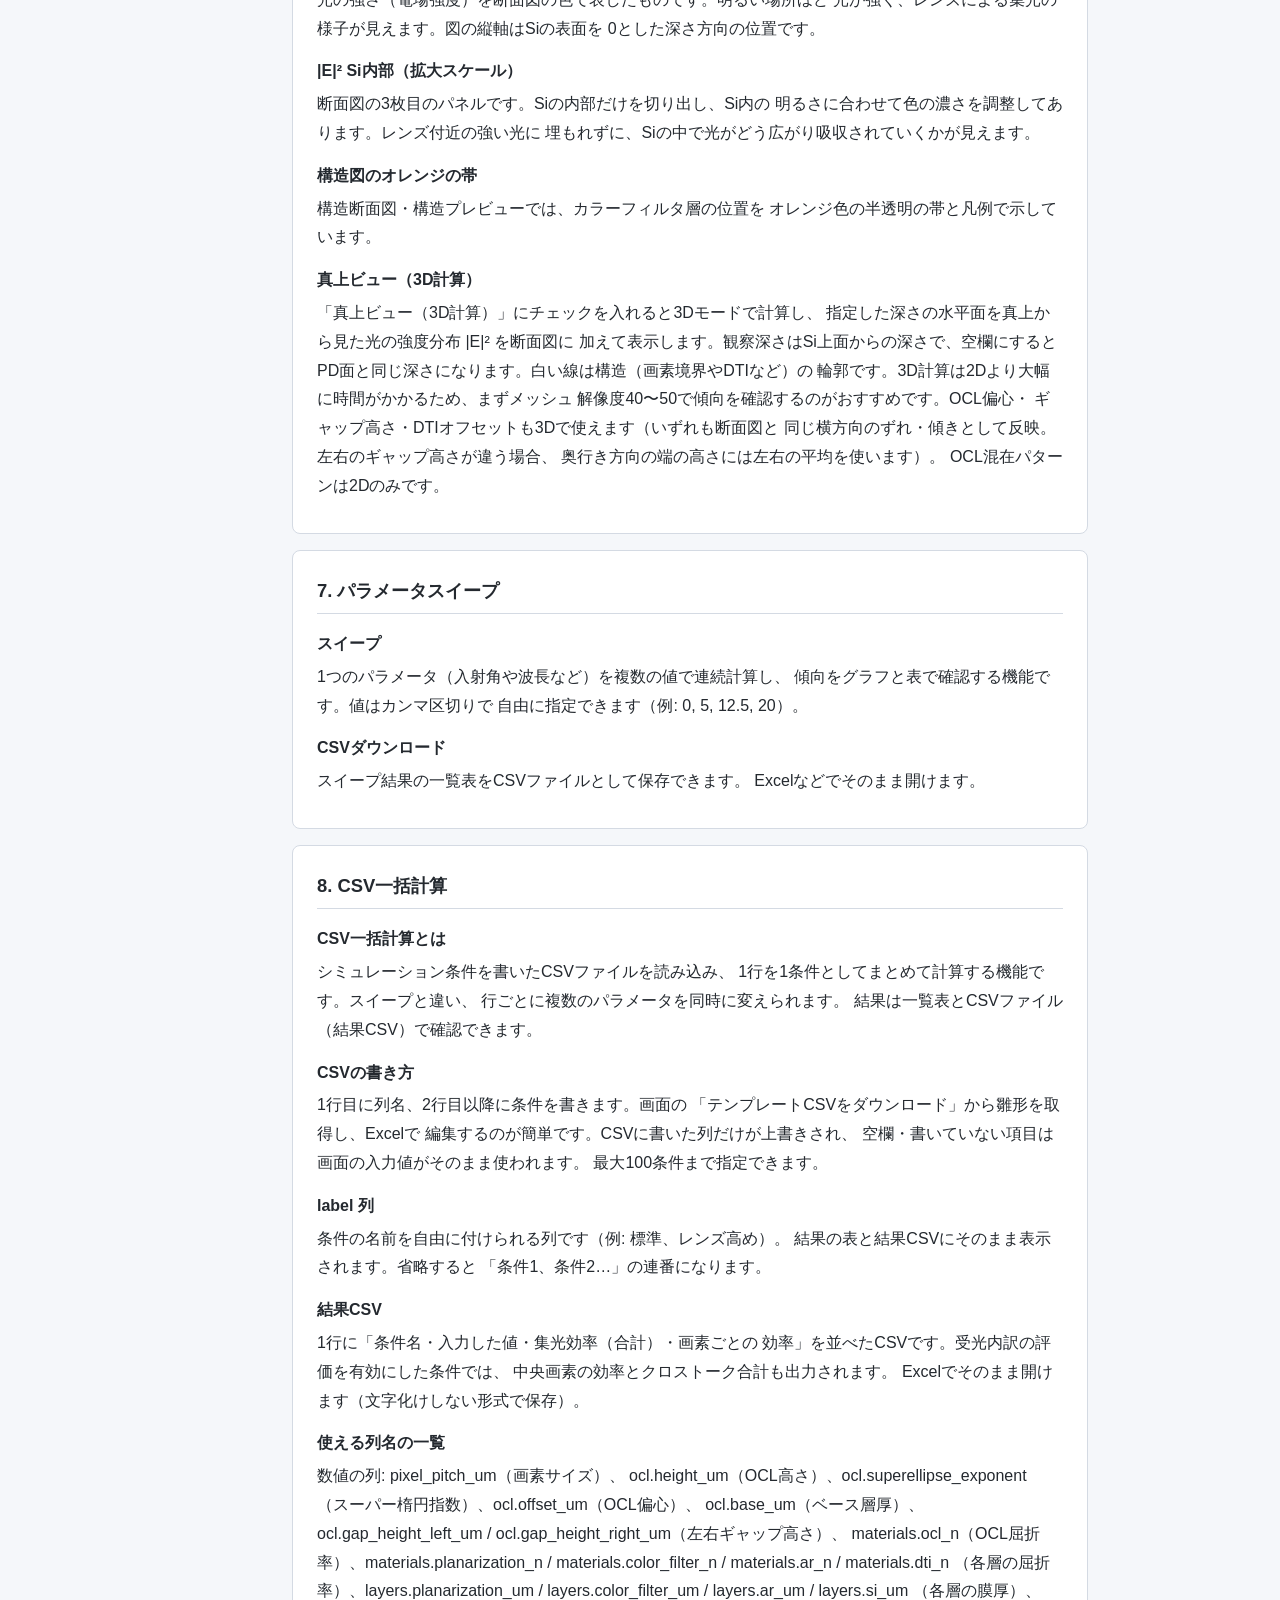
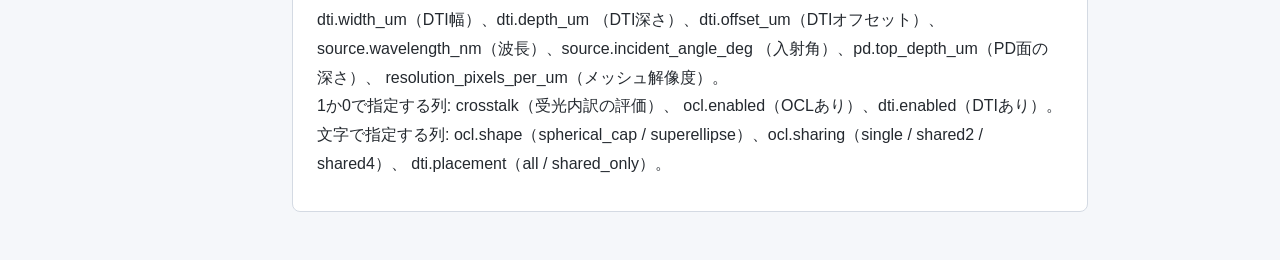
==== commit f5db03cc: "OCL表面の反射防止膜・RGB結果の画素別内訳・ヘッダー文言削除 - OCL表面反射防止膜（F-16）: ocl.coat_um（0〜0.3µm、0=なし）と   materials.ocl_coat" ====
--- a/app/static/help.html
+++ b/app/static/help.html
@@ -172,6 +172,13 @@
           画素の境界付近に集まるため、DTIの配置が結果に大きく影響します。
           <span class="note">※4画素共有はレンズ中央の断面を2画素共有と同じ形で
           近似して計算します。</span></dd>
+        <dt>表面反射防止膜厚・反射防止膜屈折率</dt>
+        <dd>レンズの表面を覆う薄い膜です。空気とレンズの屈折率の中間の
+          膜（理想は√(空気×レンズ)≈1.26）を挟むと、レンズ表面での反射が
+          減って集光効率が上がります。厚さの目安は
+          「波長 ÷（4 × 膜の屈折率）」で、550 nm・屈折率1.26なら
+          約0.11 µmです。0にすると膜なしになります。
+          厚さ・屈折率ともスイープ対象にできます。</dd>
         <dt>左ギャップ高さ・右ギャップ高さ [µm]</dt>
         <dd>レンズの端（隣のレンズとの境目＝ギャップ部分）に残る材料の
           高さです。0のときレンズの裾は底面まで下がります。左右で違う
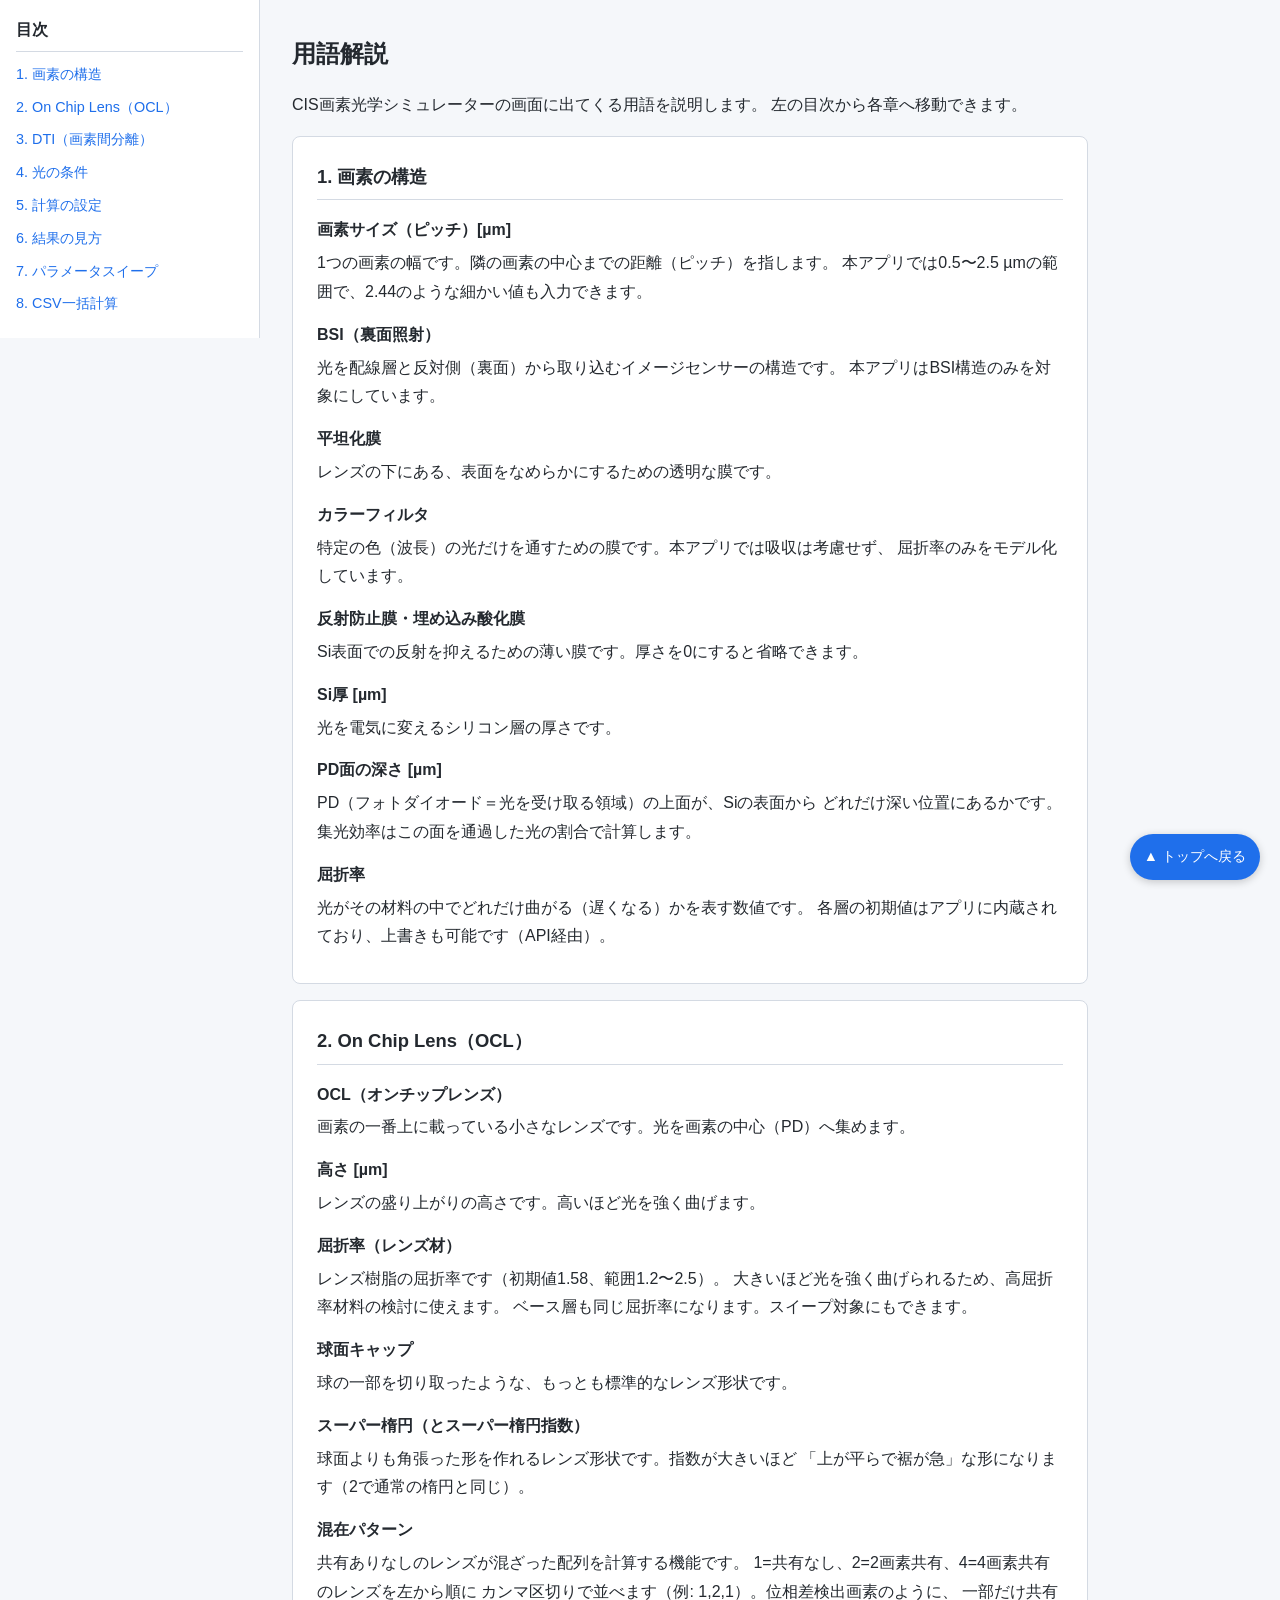
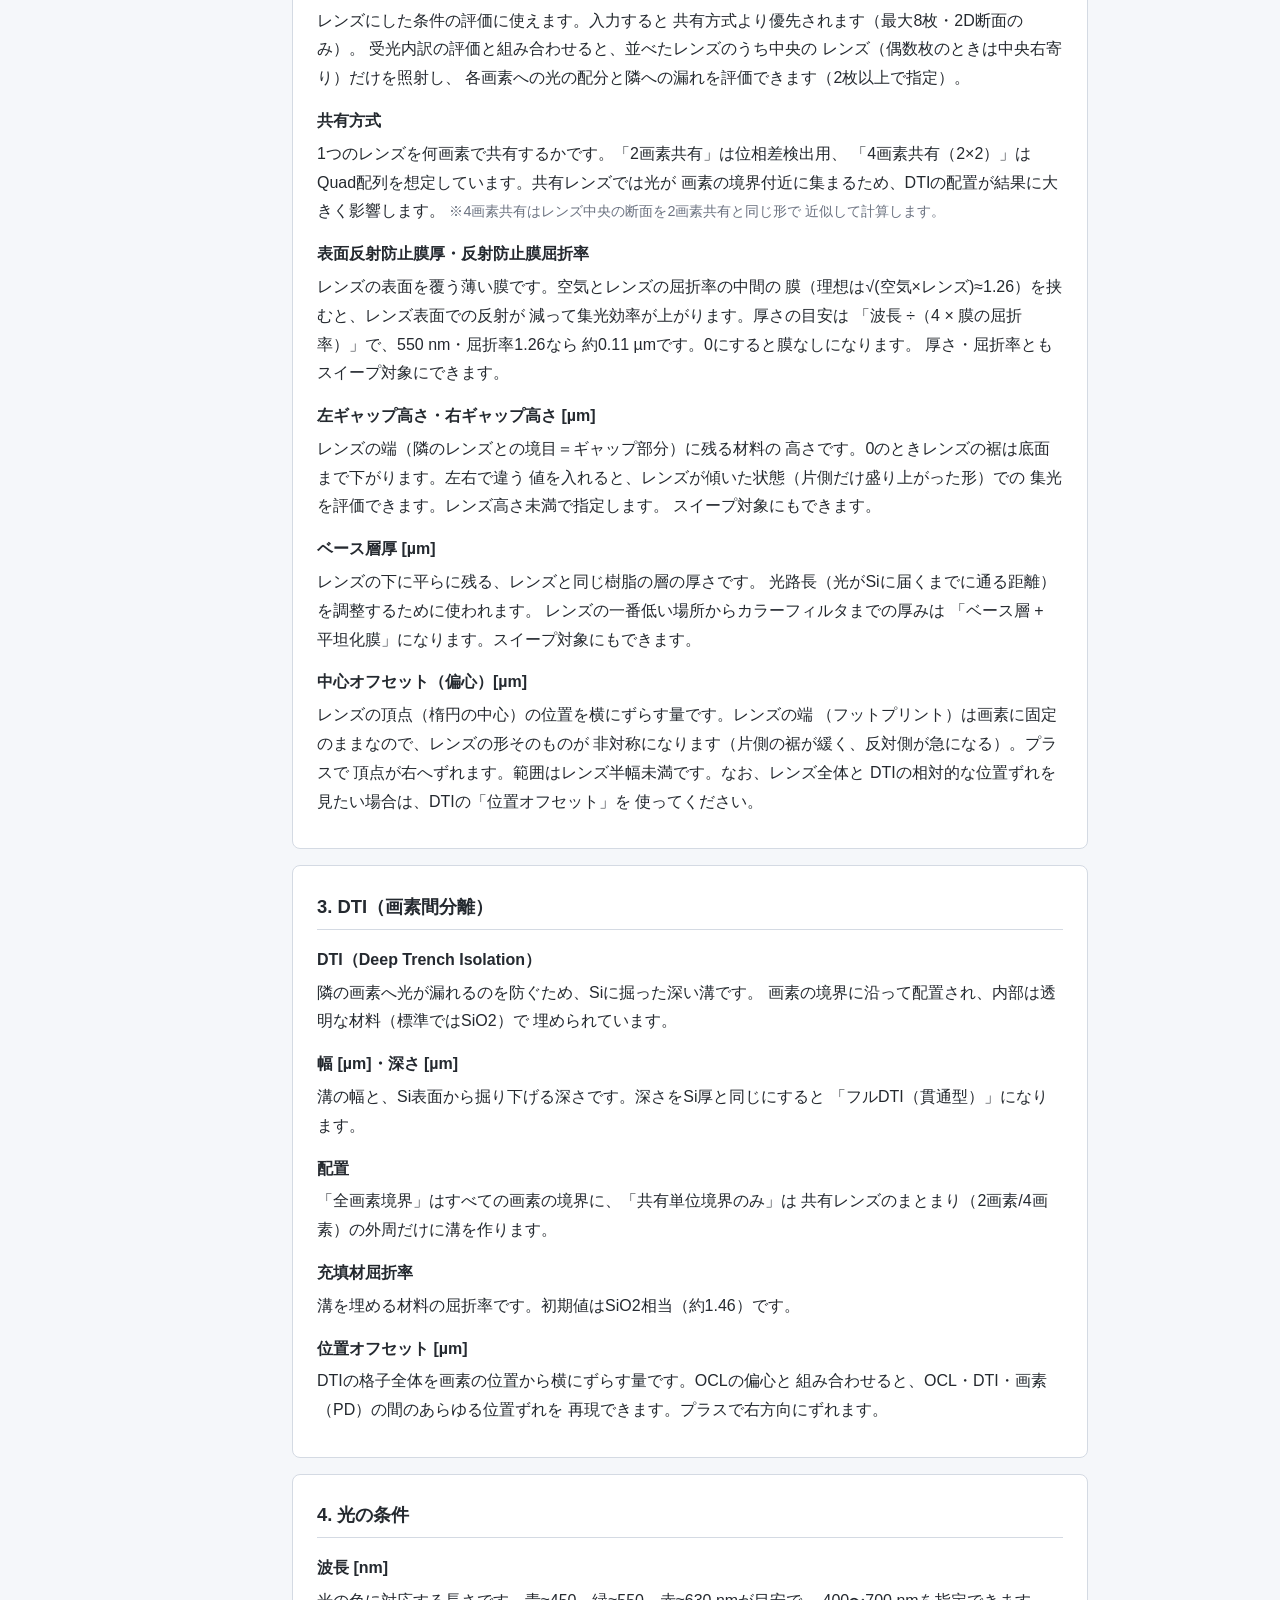
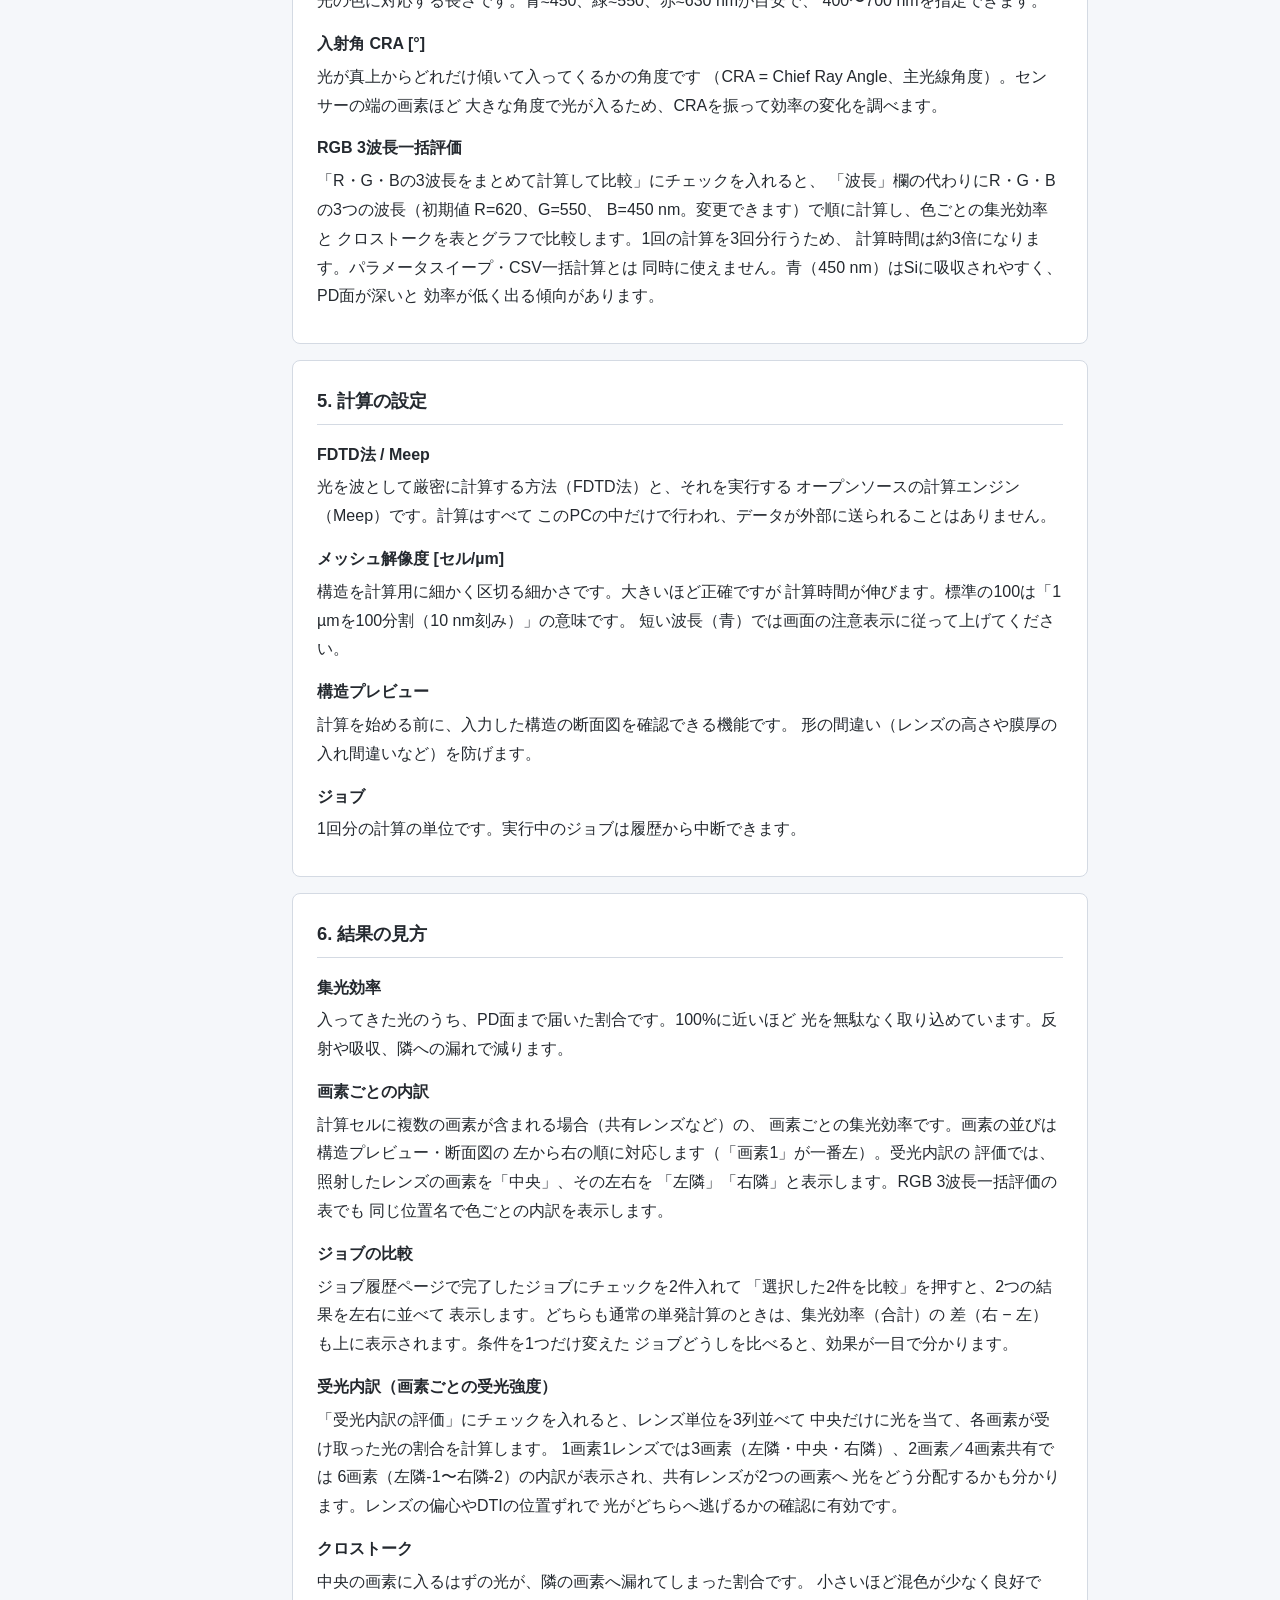
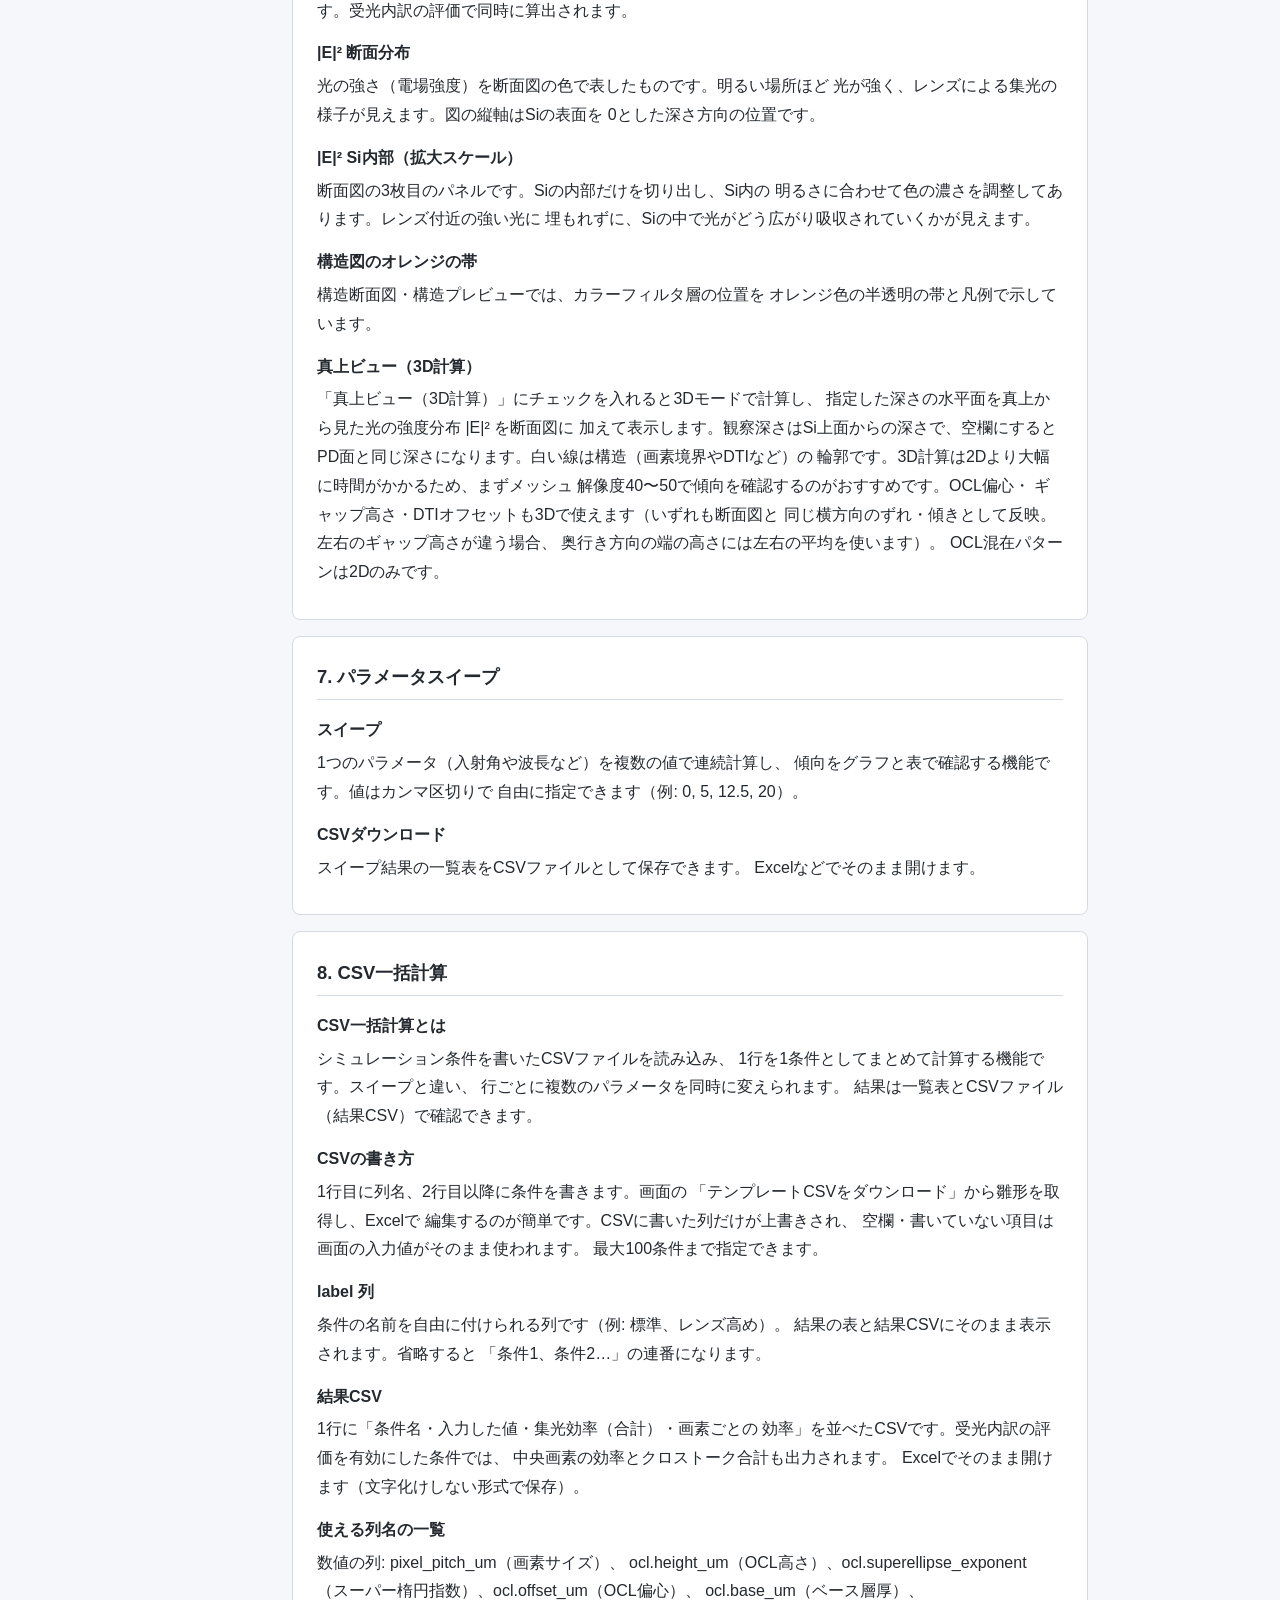
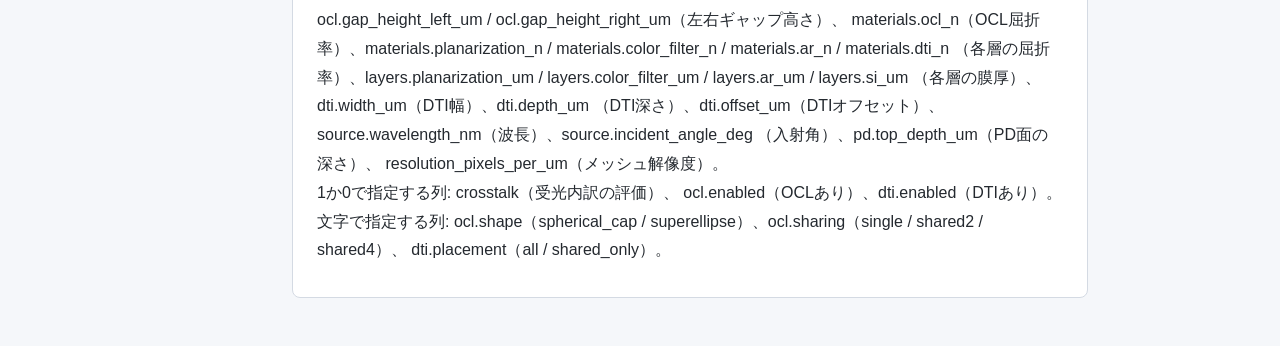
==== commit c201773b: "RGB評価の画素列を構造図と対応する位置名で表示 - 画素の表示名を makePixelNamer に共通化し、RGB評価の画素別列でも   単発結果と同じ位置名を使う（受光内訳なら左隣／中央／右隣、" ====
--- a/app/static/help.html
+++ b/app/static/help.html
@@ -270,7 +270,11 @@
           光を無駄なく取り込めています。反射や吸収、隣への漏れで減ります。</dd>
         <dt>画素ごとの内訳</dt>
         <dd>計算セルに複数の画素が含まれる場合（共有レンズなど）の、
-          画素ごとの集光効率です。</dd>
+          画素ごとの集光効率です。画素の並びは構造プレビュー・断面図の
+          左から右の順に対応します（「画素1」が一番左）。受光内訳の
+          評価では、照射したレンズの画素を「中央」、その左右を
+          「左隣」「右隣」と表示します。RGB 3波長一括評価の表でも
+          同じ位置名で色ごとの内訳を表示します。</dd>
         <dt>ジョブの比較</dt>
         <dd>ジョブ履歴ページで完了したジョブにチェックを2件入れて
           「選択した2件を比較」を押すと、2つの結果を左右に並べて
